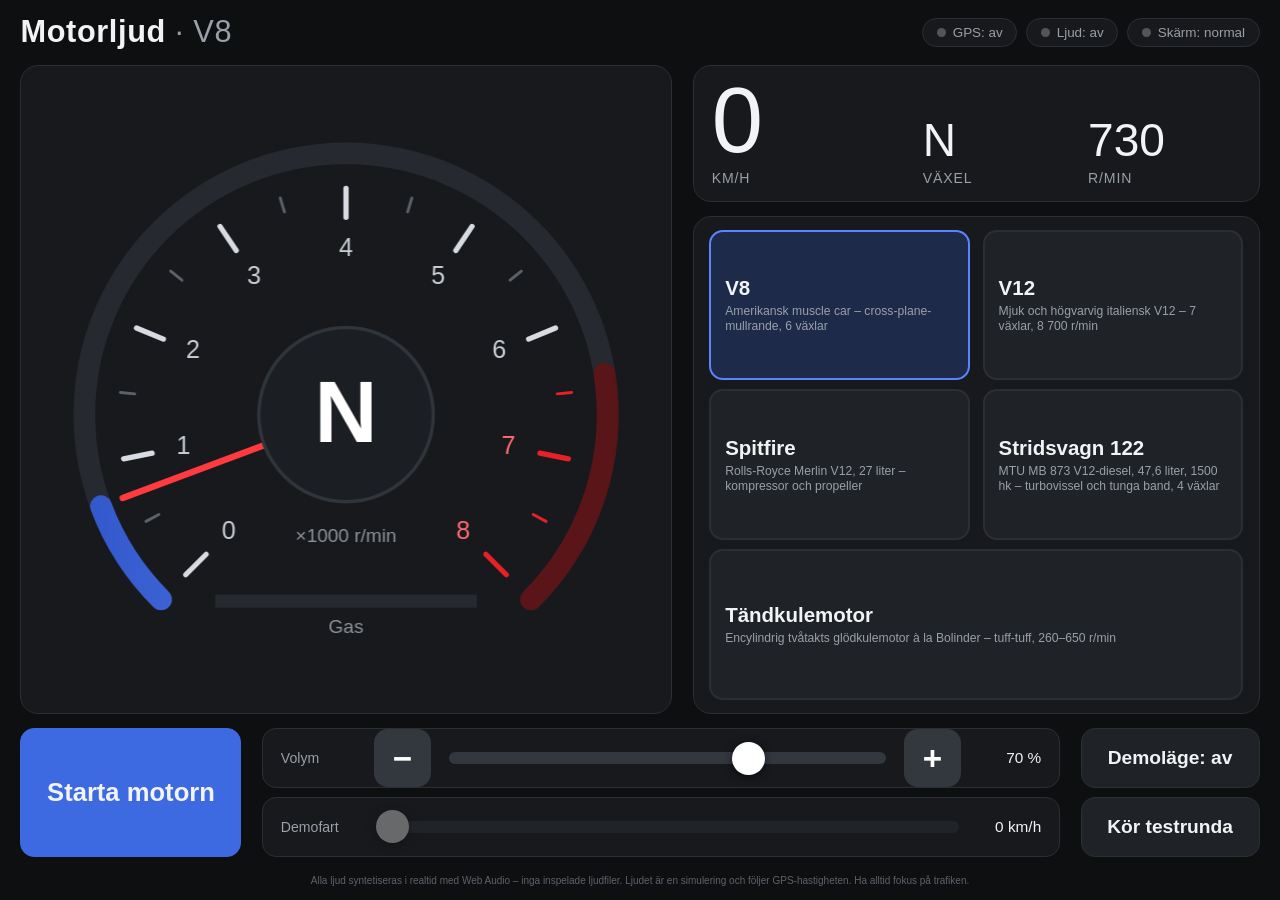
==== index.html @ 3f6ba2f9 "Fixa volymreglaget" ====
<!DOCTYPE html>
<html lang="sv">
<head>
<meta charset="utf-8">
<meta name="viewport" content="width=device-width, initial-scale=1, maximum-scale=1, user-scalable=no">
<meta name="theme-color" content="#111214">
<link rel="icon" href="data:,">
<title>Motorljud – välj din motor</title>
<style>
  :root{
    --bg:#0e0f11; --panel:#17191c; --panel2:#1f2226; --line:#2b2f35;
    --txt:#f2f3f5; --dim:#9aa0a8; --acc:#3e6ae1; --acc2:#5b84ff; --red:#e82127; --ok:#33c26b; --warn:#f0a020;
    --r:18px;
  }
  *{box-sizing:border-box;-webkit-tap-highlight-color:transparent}
  html,body{margin:0;height:100%;background:var(--bg);color:var(--txt);
    font-family:"Gotham SSm","Gotham","Helvetica Neue",Arial,system-ui,sans-serif;user-select:none;-webkit-user-select:none;overflow:hidden}
  .app{display:grid;grid-template-rows:auto 1fr auto;height:100vh;padding:1.6vh 1.6vw;gap:1.6vh}
  header{display:flex;align-items:center;justify-content:space-between;gap:1vw}
  h1{margin:0;font-size:clamp(20px,2.4vw,46px);font-weight:600;letter-spacing:.02em}
  h1 span{color:var(--dim);font-weight:400}
  .chips{display:flex;gap:.7vw;flex-wrap:wrap;justify-content:flex-end}
  .chip{display:flex;align-items:center;gap:.5em;background:var(--panel);border:1px solid var(--line);border-radius:999px;
    padding:.45em 1em;font-size:clamp(12px,1.05vw,20px);color:var(--dim);white-space:nowrap}
  .dot{width:.7em;height:.7em;border-radius:50%;background:#555}
  .dot.ok{background:var(--ok)} .dot.warn{background:var(--warn)} .dot.err{background:var(--red)}
  main{display:grid;grid-template-columns:1.15fr 1fr;gap:1.6vw;min-height:0}
  .card{background:var(--panel);border:1px solid var(--line);border-radius:var(--r);min-height:0}
  .gauge{position:relative;display:flex;align-items:center;justify-content:center;padding:1vh}
  #tach{width:100%;height:100%;display:block}
  .right{display:grid;grid-template-rows:auto 1fr;gap:1.6vh;min-height:0}
  .readout{display:grid;grid-template-columns:1.3fr 1fr 1fr;gap:1vw;padding:1.6vh 1.4vw;align-items:end}
  .big{font-size:clamp(48px,7.2vw,150px);font-weight:300;line-height:.9;font-variant-numeric:tabular-nums}
  .mid{font-size:clamp(30px,3.6vw,76px);font-weight:400;line-height:1;font-variant-numeric:tabular-nums}
  .lbl{color:var(--dim);font-size:clamp(12px,1.1vw,22px);margin-top:.5em;letter-spacing:.06em;text-transform:uppercase}
  .engines{display:grid;grid-template-columns:1fr 1fr;grid-auto-rows:1fr;gap:1vh 1vw;padding:1.4vh 1.2vw;min-height:0}
  .eng{appearance:none;border:2px solid var(--line);background:var(--panel2);color:var(--txt);border-radius:14px;text-align:left;
    padding:1.1vh 1.1vw;cursor:pointer;display:flex;flex-direction:column;justify-content:center;min-height:0;transition:border-color .15s,background .15s}
  .eng b{font-size:clamp(16px,1.6vw,32px);font-weight:600}
  .eng small{color:var(--dim);font-size:clamp(11px,.95vw,19px);margin-top:.35em;line-height:1.25}
  .eng.sel{border-color:var(--acc2);background:#1d2a4a}
  .eng:active{transform:scale(.985)}
  .eng.wide{grid-column:span 2}
  footer{display:grid;grid-template-columns:auto 1fr auto;gap:1.6vw;align-items:stretch}
  .btn{appearance:none;border:0;border-radius:14px;background:var(--panel2);color:var(--txt);font:inherit;
    font-size:clamp(16px,1.5vw,30px);font-weight:600;padding:0 2vw;min-height:clamp(56px,8vh,110px);cursor:pointer;border:1px solid var(--line)}
  .btn:active{filter:brightness(1.25)}
  .btn.start{background:var(--acc);border-color:var(--acc);min-width:clamp(160px,17vw,340px);font-size:clamp(20px,2vw,40px)}
  .btn.start.on{background:var(--red);border-color:var(--red)}
  .btn.toggle.on{background:#1d2a4a;border-color:var(--acc2);color:#fff}
  .ctrl{display:flex;align-items:center;gap:1.2vw;background:var(--panel);border:1px solid var(--line);border-radius:14px;padding:0 1.4vw;min-width:0}
  .ctrl label{color:var(--dim);font-size:clamp(12px,1.1vw,22px);white-space:nowrap;min-width:5.5em}
  .ctrl .val{font-variant-numeric:tabular-nums;min-width:4.2em;text-align:right;font-size:clamp(14px,1.2vw,24px)}
  .rows{display:grid;grid-template-rows:1fr 1fr;gap:1vh}
  input[type=range]{-webkit-appearance:none;appearance:none;flex:1;height:clamp(36px,5vh,64px);background:transparent;min-width:0}
  input[type=range]::-webkit-slider-runnable-track{height:12px;border-radius:6px;background:#33373e}
  input[type=range]::-webkit-slider-thumb{-webkit-appearance:none;width:clamp(30px,2.6vw,52px);height:clamp(30px,2.6vw,52px);border-radius:50%;
    background:#fff;margin-top:calc((12px - clamp(30px,2.6vw,52px))/2);box-shadow:0 2px 8px #0008}
  input[type=range]::-moz-range-track{height:12px;border-radius:6px;background:#33373e}
  input[type=range]::-moz-range-thumb{width:40px;height:40px;border-radius:50%;background:#fff;border:0}
  input[type=range]:disabled{opacity:.35}
  input[type=range]{touch-action:none}
  .vbtn{flex:0 0 auto;width:clamp(48px,4.5vw,80px);height:clamp(48px,4.5vw,80px);border-radius:14px;border:0;background:#33373e;color:#fff;font-size:clamp(26px,2.6vw,44px);font-weight:700;line-height:1;cursor:pointer;touch-action:manipulation}
  .vbtn:active{background:#4a4f58}
  .side{display:flex;flex-direction:column;gap:1vh}
  .side .btn{flex:1;min-height:0}
  #msg{position:fixed;left:50%;top:12vh;transform:translateX(-50%);max-width:70vw;background:#2a1a1a;border:1px solid var(--red);
    color:#ffd9d9;padding:1.2em 1.6em;border-radius:14px;font-size:clamp(14px,1.3vw,26px);display:none;z-index:5;box-shadow:0 10px 40px #000a}
  #msg.info{background:#1a2238;border-color:var(--acc2);color:#dfe7ff}
  #msg button{margin-top:.8em}
  .credit{color:#5d636b;font-size:clamp(10px,.75vw,15px);text-align:center;margin-top:.4vh}
</style>
</head>
<body>
<div class="app">
  <header>
    <h1>Motorljud <span id="engTitle">· V8</span></h1>
    <div class="chips">
      <div class="chip"><span class="dot" id="dGps"></span><span id="tGps">GPS: av</span></div>
      <div class="chip"><span class="dot" id="dAud"></span><span id="tAud">Ljud: av</span></div>
      <div class="chip"><span class="dot" id="dWake"></span><span id="tWake">Skärm: normal</span></div>
    </div>
  </header>

  <main>
    <div class="card gauge"><canvas id="tach" aria-label="Varvräknare"></canvas></div>
    <div class="right">
      <div class="card readout">
        <div><div class="big" id="spd">0</div><div class="lbl">km/h</div></div>
        <div><div class="mid" id="gear">N</div><div class="lbl" id="gearLbl">Växel</div></div>
        <div><div class="mid" id="rpm">0</div><div class="lbl">r/min</div></div>
      </div>
      <div class="card engines" id="engines"></div>
    </div>
  </main>

  <footer>
    <button class="btn start" id="startBtn">Starta motorn</button>
    <div class="rows">
      <div class="ctrl"><label for="vol">Volym</label><button type="button" class="vbtn" id="volDown" aria-label="Sänk volymen">−</button><input type="range" id="vol" min="0" max="100" step="5" value="70"><button type="button" class="vbtn" id="volUp" aria-label="Höj volymen">+</button><span class="val" id="volV">70 %</span></div>
      <div class="ctrl"><label for="demoSpd">Demofart</label><input type="range" id="demoSpd" min="0" max="160" value="0" disabled><span class="val" id="demoV">0 km/h</span></div>
    </div>
    <div class="side">
      <button class="btn toggle" id="demoBtn">Demoläge: av</button>
      <button class="btn" id="tripBtn" disabled>Kör testrunda</button>
    </div>
  </footer>
  <div class="credit">Alla ljud syntetiseras i realtid med Web Audio – inga inspelade ljudfiler. Ljudet är en simulering och följer GPS-hastigheten. Ha alltid fokus på trafiken.</div>
</div>
<div id="msg"></div>

<script>
"use strict";
/*ENGINES-START*/
// Motorer. gears = km/h per 1000 r/min i varje växel. Vinklar = tändvinklar (grader) i arbetscykeln.
const ENGINES = {
  v8: {
    id:'v8', name:'V8', desc:'Amerikansk muscle car – cross-plane-mullrande, 6 växlar',
    cylinders:8, cycleDeg:720,
    // GM-tändföljd 1-8-4-3-6-5-7-2, udda = vänster bank (0), jämna = höger (1) -> ojämn puls per bank = "burble"
    fire:[[0,0],[90,1],[180,1],[270,0],[360,1],[450,0],[540,0],[630,1]],
    idle:720, redline:6400, launch:2000, inertia:0.075, flutter:0,
    gears:[11.5,17,24,31,40,52], upCruise:2100, upFull:5900, down:1200, shiftTime:0.32, aRef:10,
    pulseTau:0.0016, noiseMix:0.35, noiseTau:0.004, variance:0.22, misfire:0,
    knock:0, knockFreq:2500,
    banks:2, bankDetune:1.08,
    res:[[95,1.1,1.0],[300,2.0,0.6],[820,2.6,0.28],[1900,3,0.08]], direct:0.25,
    pipeMs:9, pipeFb:-0.5, pipeDamp:0.35,
    lpLow:900, lpHigh:5200, driveLow:1.3, driveHigh:3.4,
    pops:0.07, popMinRpm:2200, intake:0.10, intakeFc:700, mech:0.025, mechFreq:2600,
    turbo:null, fan:null, prop:null, tracks:0, wind:0, gain:1.8
  },
  v12: {
    id:'v12', name:'V12', desc:'Mjuk och högvarvig italiensk V12 – 7 växlar, 8 700 r/min',
    cylinders:12, cycleDeg:720,
    fire:[[0,0],[60,1],[120,0],[180,1],[240,0],[300,1],[360,0],[420,1],[480,0],[540,1],[600,0],[660,1]],
    idle:950, redline:8700, launch:3000, inertia:0.045, flutter:0,
    gears:[8.5,12.5,16.5,21,26,32,40], upCruise:2800, upFull:8300, down:1600, shiftTime:0.12, aRef:10,
    pulseTau:0.0007, noiseMix:0.22, noiseTau:0.0025, variance:0.06, misfire:0,
    knock:0, knockFreq:3000,
    banks:2, bankDetune:1.03,
    res:[[175,1.0,1.0],[520,1.6,0.75],[1350,2.2,0.5],[2700,3,0.28]], direct:0.3,
    pipeMs:5, pipeFb:-0.4, pipeDamp:0.25,
    lpLow:1800, lpHigh:9500, driveLow:1.2, driveHigh:2.8,
    pops:0.025, popMinRpm:3500, intake:0.16, intakeFc:1400, mech:0.03, mechFreq:3800,
    turbo:null, fan:null, prop:null, tracks:0, wind:0, gain:1.8
  },
  merlin: {
    id:'merlin', name:'Spitfire', desc:'Rolls-Royce Merlin V12, 27 liter – kompressor och propeller',
    cylinders:12, cycleDeg:720, mode:'prop',
    fire:[[0,0],[60,1],[120,0],[180,1],[240,0],[300,1],[360,0],[420,1],[480,0],[540,1],[600,0],[660,1]],
    idle:650, redline:3000, cruise:2650, inertia:0.18, flutter:0,
    gears:[1], upCruise:0, upFull:0, down:0, shiftTime:0, aRef:8,
    pulseTau:0.0013, noiseMix:0.5, noiseTau:0.003, variance:0.14, misfire:0.01,
    knock:0.06, knockFreq:1800,
    banks:2, bankDetune:1.05,
    res:[[110,1.0,1.0],[330,1.6,0.75],[1050,2.4,0.45],[2300,3,0.15]], direct:0.4,
    pipeMs:3, pipeFb:-0.3, pipeDamp:0.3,
    lpLow:1400, lpHigh:7000, driveLow:2.0, driveHigh:4.2,
    pops:0.05, popMinRpm:1500, intake:0.08, intakeFc:900, mech:0.035, mechFreq:2100,
    // tvåstegskompressor: mekaniskt driven -> tonhöjd direkt proportionell mot varvtalet
    turbo:{type:'sc', fmin:0, fk:0.62, gain:0.05, whoosh:0.03},
    fan:null, prop:{blades:4, reduction:0.477, gain:0.18}, tracks:0, wind:0.10, gain:1.5
  },
  strv122: {
    id:'strv122', name:'Stridsvagn 122', desc:'MTU MB 873 V12-diesel, 47,6 liter, 1500 hk – turbovissel och tunga band, 4 växlar',
    cylinders:12, cycleDeg:720,
    fire:[[0,0],[60,1],[120,0],[180,1],[240,0],[300,1],[360,0],[420,1],[480,0],[540,1],[600,0],[660,1]],
    idle:700, redline:2600, launch:1200, inertia:0.26, flutter:0,
    // Verklig toppfart ca 72 km/h – utväxlingen är sträckt så att den följer bilens fart
    gears:[11,19,33,58], upCruise:2100, upFull:2450, down:1000, shiftTime:0.6, aRef:6,
    pulseTau:0.0019, noiseMix:0.3, noiseTau:0.004, variance:0.08, misfire:0,
    knock:0.32, knockFreq:2900,
    banks:2, bankDetune:1.04,
    res:[[68,1.0,1.0],[200,1.5,0.6],[540,2.0,0.3],[1300,3,0.1]], direct:0.2,
    pipeMs:12, pipeFb:-0.5, pipeDamp:0.4,
    lpLow:650, lpHigh:3000, driveLow:1.4, driveHigh:3.0,
    pops:0, popMinRpm:99999, intake:0.12, intakeFc:500, mech:0.03, mechFreq:1700,
    turbo:{type:'turbo', fmin:900, fmax:4300, gain:0.06, whoosh:0.05, up:1.3, down:2.2},
    fan:{k:0.95, q:6, gain:0.04}, prop:null, tracks:0.22, wind:0, gain:2.0
  },
  hotbulb: {
    id:'hotbulb', name:'Tändkulemotor', desc:'Encylindrig tvåtakts glödkulemotor à la Bolinder – tuff-tuff, 260–650 r/min',
    cylinders:1, cycleDeg:360,
    fire:[[0,0]],
    idle:260, redline:650, launch:380, inertia:0.6, flutter:0.07,
    gears:[34,48.5,69,98.5,140,200], upCruise:480, upFull:610, down:285, shiftTime:0.9, aRef:6,
    pulseTau:0.0065, noiseMix:0.55, noiseTau:0.035, variance:0.25, misfire:0.05,
    knock:0.22, knockFreq:950,
    banks:1, bankDetune:1,
    res:[[52,1.2,1.0],[145,2.0,0.6],[400,2.5,0.3],[1100,3,0.08]], direct:0.25,
    pipeMs:20, pipeFb:-0.6, pipeDamp:0.45,
    lpLow:450, lpHigh:1800, driveLow:1.4, driveHigh:2.4,
    pops:0, popMinRpm:99999, intake:0.05, intakeFc:300, mech:0.02, mechFreq:1200,
    turbo:null, fan:null, prop:null, tracks:0, wind:0, gain:3.0
  }
};
/*ENGINES-END*/

/*DSP-START*/
function dspFactory(){
  const TAU = Math.PI*2;
  function bpCoef(s,f,q,sr){
    f = Math.min(f, sr*0.45);
    const w=TAU*f/sr, al=Math.sin(w)/(2*q), a0=1+al;
    s.b0=al/a0; s.b2=-al/a0; s.a1=-2*Math.cos(w)/a0; s.a2=(1-al)/a0; return s;
  }
  function bp(f,q,sr){ return bpCoef({x1:0,x2:0,y1:0,y2:0},f,q,sr); }
  function run(s,x){ const y=s.b0*x+s.b2*s.x2-s.a1*s.y1-s.a2*s.y2; s.x2=s.x1; s.x1=x; s.y2=s.y1; s.y1=y; return y; }
  function onePoleK(fc,sr){ return 1-Math.exp(-TAU*fc/sr); }

  class EngineDSP{
    constructor(sr){ this.sr=sr; this.cfg=null; this.tRpm=0; this.tLoad=0; this.speed=0; this.rpm=0; this.load=0;
      this.pos=0; this.fade=0; this.on=false; this.seed=12345; this.ctr=0; }
    rnd(){ // snabb deterministisk brusgenerator, -1..1
      let x=this.seed; x^=x<<13; x^=x>>>17; x^=x<<5; this.seed=x|0; return ((x>>>0)/4294967296)*2-1; }
    setConfig(c){
      const sr=this.sr; this.cfg=c;
      this.fire=c.fire.map(f=>[f[0]/c.cycleDeg,f[1]]);
      this.banks=[];
      for(let b=0;b<c.banks;b++){
        const det = b===0?1:c.bankDetune;
        const D=Math.max(8,Math.round(c.pipeMs*det*sr/1000));
        this.banks.push({s1:0,s2:0,nEnv:0,buf:new Float32Array(D),D,w:0,lp:0,
          res:c.res.map(r=>({f:bp(r[0]*det,r[1],sr),g:r[2]}))});
      }
      this.cPulse=Math.exp(-1/(c.pulseTau*sr)); this.pNorm=c.pulseTau*sr*Math.E;
      this.dNoise=Math.exp(-1/(c.noiseTau*sr));
      this.knockBp=bp(c.knockFreq,2.5,sr); this.knockEnv=0; this.dKnock=Math.exp(-1/(0.0012*sr));
      this.popBp=bp(1700,0.8,sr); this.popEnv=0; this.dPop=Math.exp(-1/(0.004*sr)); this.popDelay=0; this.popPending=0;
      this.mechBp=bp(c.mechFreq,1.4,sr); this.intakeLp=0; this.kIn=onePoleK(c.intakeFc,sr);
      this.whPh=0; this.spool=0; this.whooshBp=bp(2400,0.9,sr);
      this.fanBp=bp(1000,c.fan?c.fan.q:5,sr);
      this.propPh=0; this.propLp=0; this.kProp=onePoleK(500,sr); this.windLp=0; this.kWind=onePoleK(350,sr);
      this.trackPh=0; this.trackEnv=0; this.trackBp1=bp(820,7,sr); this.trackBp2=bp(2300,9,sr); this.trackLow=bp(160,1.5,sr); this.dTrack=Math.exp(-1/(0.012*sr));
      this.lp1=[0,0]; this.lp2=[0,0]; this.dcx=[0,0]; this.dcy=[0,0];
      this.kR=1-Math.exp(-1/(c.inertia*sr)); this.kL=1-Math.exp(-1/(0.06*sr));
      if(this.rpm<=0) this.rpm=c.idle;
      this.kLP=0.2; this.drive=1;
    }
    setParams(p){ if(p.rpm!=null)this.tRpm=p.rpm; if(p.load!=null)this.tLoad=p.load; if(p.speed!=null)this.speed=p.speed; if(p.on!=null)this.on=p.on; }
    process(L,R,n){
      const c=this.cfg; if(!c){ for(let i=0;i<n;i++){L[i]=0;R[i]=0;} return; }
      const sr=this.sr, banks=this.banks, nb=banks.length, fire=this.fire, nf=fire.length;
      const rng=c.redline-c.idle;
      // blockvisa parametrar
      const rN0=Math.max(0,Math.min(1,(this.rpm-c.idle)/rng));
      const lp0=Math.max(0,this.load), ln0=Math.max(0,-this.load);
      const fc=c.lpLow+(c.lpHigh-c.lpLow)*Math.min(1,0.35*rN0+0.75*lp0)*(1-0.35*ln0);
      const kLP=onePoleK(fc,sr);
      const drive=c.driveLow+(c.driveHigh-c.driveLow)*lp0;
      const lvl=(0.42+0.58*(0.45*rN0+0.55*lp0))*(1-0.4*ln0);
      if(c.fan){ bpCoef(this.fanBp, 120+this.rpm*c.fan.k, c.fan.q, sr); }
      const fadeTarget=this.on?1:0, kF=1-Math.exp(-1/(0.12*sr));
      const spdMs=this.speed/3.6;
      for(let i=0;i<n;i++){
        this.rpm+=(this.tRpm-this.rpm)*this.kR;
        this.load+=(this.tLoad-this.load)*this.kL;
        this.fade+=(fadeTarget-this.fade)*kF;
        const load=this.load, lp=load>0?load:0, ln=load<0?-load:0;
        const rN=Math.max(0,Math.min(1,(this.rpm-c.idle)/rng));
        // momentant varvtal (svänghjulsfluktuation för encylindriga motorer)
        let rpmI=this.rpm;
        if(c.flutter) rpmI*=1+c.flutter*Math.sin(TAU*(this.pos-0.15));
        const inc=(rpmI/60)*(360/c.cycleDeg)/sr;
        const nxt=this.pos+inc;
        for(let k=0;k<nf;k++){
          const f=fire[k][0];
          if((f>this.pos&&f<=nxt)||(nxt>=1&&f+1<=nxt)){
            const varScale=c.variance*(1+1.4*(1-rN));
            if(c.misfire && this.rnd()*0.5+0.5 < c.misfire*(1-rN)*(1-lp)) continue;
            let a=(0.5+0.5*lp)*(1-0.55*ln)*(1+varScale*this.rnd());
            const b=banks[fire[k][1]%nb];
            b.s1+=a*(1-this.cPulse); b.nEnv=Math.max(b.nEnv,a);
            if(c.knock) this.knockEnv=Math.max(this.knockEnv,a*c.knock*(0.6+0.6*lp));
            // baksmällar vid motorbroms
            if(c.pops && ln>0.15 && this.rpm>c.popMinRpm && (this.rnd()*0.5+0.5)<c.pops*ln){
              this.popPending=1; this.popDelay=Math.floor(sr*(0.004+0.01*(this.rnd()*0.5+0.5)));
              this.popAmp=0.8+0.6*(this.rnd()*0.5+0.5);
            }
          }
        }
        this.pos=nxt>=1?nxt-1:nxt;
        if(this.popPending){ if(--this.popDelay<=0){ this.popPending=0; this.popEnv=this.popAmp; banks[0].s1+=this.popAmp*0.6*(1-this.cPulse);} }

        let outL=0,outR=0;
        for(let b=0;b<nb;b++){
          const B=banks[b];
          B.s1*=this.cPulse; B.s2=B.s2*this.cPulse+B.s1;
          let x=B.s2*this.pNorm*(1-this.cPulse) + c.noiseMix*B.nEnv*this.rnd();
          B.nEnv*=this.dNoise;
          // avgasrör: kamfilter med dämpad återkoppling
          const rd=B.buf[B.w];
          B.lp+= (rd-B.lp)*(1-c.pipeDamp);
          const y=x+c.pipeFb*B.lp;
          B.buf[B.w]=y; if(++B.w>=B.D)B.w=0;
          let o=c.direct*y;
          for(let r=0;r<B.res.length;r++){ const R0=B.res[r]; o+=R0.g*run(R0.f,y); }
          if(nb===1){ outL+=o; outR+=o; }
          else if(b===0){ outL+=o; outR+=o*0.55; } else { outR+=o; outL+=o*0.55; }
        }
        let common=0;
        // dieselknack / mekaniskt slag
        if(this.knockEnv>1e-5){ common+=run(this.knockBp,this.rnd()*this.knockEnv)*1.2; this.knockEnv*=this.dKnock; }
        // baksmälla
        if(this.popEnv>1e-4){ common+=run(this.popBp,this.rnd()*this.popEnv)*1.6; this.popEnv*=this.dPop; }
        // insug och mekaniskt brus
        this.intakeLp+=(this.rnd()-this.intakeLp)*this.kIn;
        common+=this.intakeLp*c.intake*(0.25+lp)*(0.3+rN)*3;
        common+=run(this.mechBp,this.rnd())*c.mech*(0.3+rN);
        // turbo / kompressor
        if(c.turbo){
          const T=c.turbo; let f, amp;
          if(T.type==='sc'){ this.spool=rN; f=this.rpm*T.fk; amp=T.gain*(0.25+0.75*rN)*(0.5+0.5*lp); }
          else{
            const tgt=Math.pow(rN,1.4)*(0.25+0.75*lp);
            const tc=tgt>this.spool?T.up:T.down; this.spool+=(tgt-this.spool)/(tc*sr);
            f=T.fmin+(T.fmax-T.fmin)*this.spool; amp=T.gain*this.spool*this.spool*3;
          }
          this.whPh+=TAU*f/sr; if(this.whPh>TAU)this.whPh-=TAU;
          common+=amp*(Math.sin(this.whPh)+0.25*Math.sin(2*this.whPh+0.7));
          common+=run(this.whooshBp,this.rnd())*T.whoosh*this.spool*(0.4+lp);
        }
        if(c.fan){ common+=run(this.fanBp,this.rnd())*c.fan.gain*(0.3+rN)*2; }
        // propeller (bladpassagefrekvens) och fartvind
        if(c.prop){
          const P=c.prop; const bpf=this.rpm*P.reduction/60*P.blades;
          this.propPh+=bpf/sr; if(this.propPh>=1)this.propPh-=1;
          const pc=Math.cos(TAU*this.propPh); const pulse=Math.pow(0.5+0.5*pc,6)-0.25;
          this.propLp+=(pulse-this.propLp)*this.kProp;
          common+=this.propLp*P.gain*(0.35+0.65*rN)*(0.6+0.6*lp)*3;
        }
        if(c.wind){ this.windLp+=(this.rnd()-this.windLp)*this.kWind; common+=this.windLp*c.wind*Math.min(1,this.speed/120)*3; }
        // larvband
        if(c.tracks && spdMs>0.3){
          this.trackPh+=spdMs/0.184/sr*0.5;
          if(this.trackPh>=1){ this.trackPh-=1; this.trackEnv=Math.min(1,0.2+spdMs/12)*(0.6+0.4*(this.rnd()*0.5+0.5)); }
          const ex=this.rnd()*this.trackEnv;
          common+=(run(this.trackBp1,ex)*1.2+run(this.trackBp2,ex)*0.6+run(this.trackLow,ex)*1.5)*c.tracks;
          this.trackEnv*=this.dTrack;
        }
        outL+=common; outR+=common;
        // ton (last-/varvberoende lågpass) + mättnad + DC-spärr
        const ch=[outL,outR];
        for(let s=0;s<2;s++){
          let v=ch[s];
          this.lp1[s]+=(v-this.lp1[s])*kLP; this.lp2[s]+=(this.lp1[s]-this.lp2[s])*kLP;
          v=this.lp2[s]*0.8+this.lp1[s]*0.2;
          v=Math.tanh(v*drive*0.9)/Math.sqrt(drive);
          const y=v-this.dcx[s]+0.997*this.dcy[s]; this.dcx[s]=v; this.dcy[s]=y;
          ch[s]=Math.tanh(y*lvl*c.gain)*this.fade;
        }
        L[i]=ch[0]; R[i]=ch[1];
      }
    }
  }
  return EngineDSP;
}
/*DSP-END*/

/* ===================== Ljudmotor (AudioWorklet med ScriptProcessor som reserv) ===================== */
const Audio = {
  ctx:null, node:null, gain:null, dsp:null, ready:false,
  async init(){
    const AC = window.AudioContext||window.webkitAudioContext;
    if(!AC) throw new Error('Web Audio stöds inte');
    this.ctx = new AC({latencyHint:'playback'});
    this.gain = this.ctx.createGain(); this.gain.gain.value=0;
    const comp = this.ctx.createDynamicsCompressor();
    comp.threshold.value=-10; comp.knee.value=8; comp.ratio.value=4; comp.attack.value=0.003; comp.release.value=0.15;
    this.gain.connect(comp); comp.connect(this.ctx.destination);
    let usedWorklet=false;
    if(this.ctx.audioWorklet && window.Blob && window.URL){
      try{
        const src = 'const EngineDSP=('+dspFactory.toString()+')();\n'+
          'class EP extends AudioWorkletProcessor{constructor(){super();this.d=new EngineDSP(sampleRate);'+
          'this.port.onmessage=e=>{const m=e.data;if(m.cfg)this.d.setConfig(m.cfg);if(m.p)this.d.setParams(m.p);};}'+
          'process(i,o){const out=o[0];const L=out[0],R=out[1]||out[0];this.d.process(L,R,L.length);return true;}}'+
          'registerProcessor("engine-proc",EP);';
        const url = URL.createObjectURL(new Blob([src],{type:'application/javascript'}));
        await this.ctx.audioWorklet.addModule(url);
        this.node = new AudioWorkletNode(this.ctx,'engine-proc',{numberOfInputs:0,numberOfOutputs:1,outputChannelCount:[2]});
        usedWorklet=true;
      }catch(e){ console.warn('AudioWorklet misslyckades, använder reserv', e); }
    }
    if(!usedWorklet){
      const EngineDSP = dspFactory();
      this.dsp = new EngineDSP(this.ctx.sampleRate);
      this.node = this.ctx.createScriptProcessor(2048,0,2);
      this.node.onaudioprocess = e=>{ const b=e.outputBuffer; this.dsp.process(b.getChannelData(0),b.getChannelData(1),b.length); };
    }
    this.node.connect(this.gain);
    this.mode = usedWorklet?'AudioWorklet':'ScriptProcessor';
    this.ready=true;
  },
  send(msg){ if(!this.ready)return; if(this.dsp){ if(msg.cfg)this.dsp.setConfig(msg.cfg); if(msg.p)this.dsp.setParams(msg.p);} else this.node.port.postMessage(msg); },
  setVolume(v){ if(!this.ctx||!this.gain)return; const g=Math.pow(Math.max(0,Math.min(100,v))/100,2); const p=this.gain.gain, t=this.ctx.currentTime; try{ p.cancelScheduledValues(t); p.setValueAtTime(p.value,t); p.linearRampToValueAtTime(g,t+0.06);}catch(e){ p.value=g; } }
};

/* ===================== Hastighet: GPS och demoläge ===================== */
const Speed = {
  watchId:null, last:null, fixV:0, fixA:0, fixT:0, hasFix:false, status:'off', acc:null,
  start(){
    if(!window.isSecureContext && location.hostname!=='localhost' && location.hostname!=='127.0.0.1'){
      setGps('err','GPS: kräver HTTPS');
      showMsg('Platstjänster (GPS) fungerar bara när sidan öppnas via en säker https-adress. Använd Demoläge för att testa.');
      return;
    }
    if(!('geolocation' in navigator)){ setGps('err','GPS: saknas'); showMsg('Den här webbläsaren ger inte tillgång till position. Använd Demoläge för att testa ljuden.'); return; }
    if(this.watchId!=null) return;
    setGps('warn','GPS: söker…');
    const opt={enableHighAccuracy:true, maximumAge:0, timeout:15000};
    this.watchId=-1; this.gotOne=false;
    // Äldre Tesla-webbläsare nekade watchPosition utan att fråga – därför först en engångsfråga
    // (visar behörighetsdialogen) och sedan kontinuerlig bevakning. Om bevakning nekas trots att
    // engångsfrågan fungerade, används polling med getCurrentPosition varje sekund.
    navigator.geolocation.getCurrentPosition(p=>{ this.gotOne=true; if(this.watchId===-1) this.beginWatch(opt); this.onPos(p); },
      e=>{ if(e.code===1){ this.onErr(e); } else if(this.watchId===-1) this.beginWatch(opt); }, opt);
  },
  beginWatch(opt){
    if(this.watchId!==-1) return;
    this.watchId = navigator.geolocation.watchPosition(p=>{ this.gotOne=true; this.onPos(p); }, e=>{
      if(e.code===1 && this.gotOne){ this.startPolling(opt); } else this.onErr(e);
    }, opt);
  },
  startPolling(opt){
    if(this.pollId) return;
    if(this.watchId!=null && this.watchId>=0) navigator.geolocation.clearWatch(this.watchId);
    this.watchId=-2;
    this.pollId=setInterval(()=>navigator.geolocation.getCurrentPosition(p=>this.onPos(p),()=>{},{enableHighAccuracy:true,maximumAge:0,timeout:2500}),1000);
  },
  stop(){ if(this.watchId!=null && this.watchId>=0) navigator.geolocation.clearWatch(this.watchId); this.watchId=null;
    if(this.pollId){ clearInterval(this.pollId); this.pollId=null; } setGps('','GPS: av'); },
  onPos(p){
    const t=(p.timestamp||Date.now())/1000, c=p.coords; let v=null;
    if(c.speed!=null && !isNaN(c.speed) && c.speed>=0) v=c.speed*3.6;
    else if(this.last){
      const dt=t-this.last.t;
      if(dt>=0.5){
        const d=haversine(this.last.lat,this.last.lon,c.latitude,c.longitude);
        const accOk=(c.accuracy||99)<40;
        v = accOk ? d/dt*3.6 : null;
        if(v!=null && d < (c.accuracy||10)*0.5 && dt<3) v = v*0.5; // brus vid stillastående
      }
    }
    if(!this.last || t-this.last.t>=0.5) this.last={t,lat:c.latitude,lon:c.longitude};
    this.acc=c.accuracy;
    if(v==null){ if(!this.hasFix) setGps('warn','GPS: ±'+Math.round(c.accuracy||0)+' m, väntar på fart'); return; }
    if(v<1.2) v=0;
    const now=performance.now()/1000;
    if(this.hasFix){
      const dt=Math.max(0.2,now-this.fixT);
      let a=(v-this.fixV)/dt; a=Math.max(-25,Math.min(18,a)); // km/h/s, rimlighetsgräns
      v=this.fixV+a*dt;
      this.fixA=this.fixA*0.4+a*0.6;
    }
    this.fixV=v; this.fixT=now; this.hasFix=true;
    setGps('ok','GPS: ±'+Math.round(c.accuracy||0)+' m');
  },
  onErr(e){
    if(e.code===1){
      setGps('err','GPS: nekad');
      showMsg('Platsåtkomst nekades. Motorljudet kan inte följa bilens fart utan GPS. Tillåt plats för den här sidan i webbläsaren (adressfältets lås/inställningar) och ladda om – eller använd Demoläge.');
      this.stop(); setGps('err','GPS: nekad');
    }else if(e.code===2){ setGps('warn','GPS: ingen position'); }
    else { setGps('warn','GPS: väntar…'); }
  },
  // uppskattad fart just nu (linjär framskrivning mellan GPS-punkter, max 1,5 s)
  estimate(){
    if(!this.hasFix) return {v:0,a:0};
    const age=performance.now()/1000-this.fixT;
    const ex=Math.min(age,1.5);
    let v=this.fixV+this.fixA*ex; if(age>4){ v=this.fixV; }
    return {v:Math.max(0,v), a: age>2.5?0:this.fixA};
  }
};
function haversine(la1,lo1,la2,lo2){
  const R=6371000, r=Math.PI/180, dLa=(la2-la1)*r, dLo=(lo2-lo1)*r;
  const a=Math.sin(dLa/2)**2+Math.cos(la1*r)*Math.cos(la2*r)*Math.sin(dLo/2)**2;
  return 2*R*Math.asin(Math.sqrt(a));
}

const Demo = {
  on:false, target:0, v:0, a:0, trip:null,
  step(dt){
    if(this.trip){ const t=(performance.now()-this.trip.t0)/1000; const tv=tripProfile(t); if(tv<0){ this.trip=null; setTripBtn(false);} else { this.target=tv; ui.demoSpd.value=Math.round(tv); ui.demoV.textContent=Math.round(tv)+' km/h'; } }
    const diff=this.target-this.v;
    const up=Math.min(13, 3+Math.abs(diff)*0.35), dn=Math.min(22, 4+Math.abs(diff)*0.5);
    const dv=Math.max(-dn*dt,Math.min(up*dt,diff));
    this.v=Math.max(0,this.v+dv);
    const a=dv/Math.max(dt,1e-3);
    this.a+= (a-this.a)*Math.min(1,dt/0.25);
    return {v:this.v,a:this.a};
  }
};
// testrunda: [tid s, km/h]
const TRIP=[[0,0],[3,0],[14,70],[20,70],[24,45],[34,110],[44,110],[52,30],[56,30],[63,0],[68,0]];
function tripProfile(t){
  if(t>=TRIP[TRIP.length-1][0]) return -1;
  for(let i=1;i<TRIP.length;i++){ if(t<=TRIP[i][0]){ const [t0,v0]=TRIP[i-1],[t1,v1]=TRIP[i]; return v0+(v1-v0)*(t-t0)/(t1-t0);} }
  return -1;
}

/* ===================== Drivlina: växellåda och varvtal ===================== */
const Sim = {
  E:null, v:0, a:0, gear:0, rpm:0, rpmT:0, load:0, shiftUntil:0, lastShift:-9, shiftKind:'', disp:0, limT:0,
  setEngine(E){ this.E=E; this.gear=0; this.rpm=E.idle; this.rpmT=E.idle; this.disp=E.idle; this.lastShift=-9; this.shiftUntil=0; },
  step(dt, src, now){
    const E=this.E;
    this.v += (src.v-this.v)*Math.min(1,dt/0.35);
    this.a += (src.a-this.a)*Math.min(1,dt/0.4);
    const v=this.v, a=this.a;
    const stopped = v<1.0;
    let load = 0.1 + 0.25*Math.min(1,v/150) + a/E.aRef;
    if(stopped && Math.abs(a)<1) load = 0;
    load=Math.max(-1,Math.min(1,load));
    let rpmT, gearLbl;
    if(E.mode==='prop'){
      const s=Math.min(1,v/50), ss=s*s*(3-2*s);
      rpmT=E.idle+(E.cruise-E.idle)*ss+250*Math.max(0,Math.min(1,(v-50)/100))+180*Math.max(0,load)-150*Math.max(0,-load)*ss;
      rpmT=Math.min(E.redline,Math.max(E.idle,rpmT));
      gearLbl = stopped?'—':(load>0.5?'Full':(load<-0.2?'Glid':'Fart'));
    }else{
      const G=E.gears, n=G.length, r=g=>v/G[g]*1000;
      if(now>this.shiftUntil){
        const lp=Math.max(0,Math.min(1,load));
        const up=E.upCruise+(E.upFull-E.upCruise)*Math.pow(lp,1.2);
        let g=this.gear;
        if(stopped || v<3){ g=0; }
        else if(g<n-1 && r(g)>up && r(g+1)>E.down*1.12 && (a>-1.5 || r(g)>E.upFull) && now-this.lastShift>0.7){ g++; } // ingen uppväxling vid inbromsning
        else if(g>0 && (r(g)<E.down ||
                 (load>0.7 && r(g-1)<E.upFull*0.85 && now-this.lastShift>1.5) ||
                 (load<-0.35 && r(g-1)<E.upCruise*0.95 && now-this.lastShift>1.2))){ g--; }
        if(g!==this.gear){
          this.shiftKind = g>this.gear?'up':'down';
          if(!(v<3)) { this.shiftUntil=now+(this.shiftKind==='up'?E.shiftTime:Math.min(E.shiftTime,0.25)); this.lastShift=now; }
          this.gear=g;
        }
      }
      let wheel=r(this.gear);
      rpmT=Math.max(E.idle,wheel);
      if(this.gear===0 && v>0.3 && wheel<E.launch && load>0.05){
        rpmT=Math.max(wheel,E.idle+(E.launch-E.idle)*Math.min(1,load*1.6));
      }
      if(now<this.shiftUntil){
        if(this.shiftKind==='up') load=-0.25; else load=0.45; // gaslyft vid uppväxling, mellangas vid nedväxling
        if(this.shiftKind==='down') rpmT*=1.06;
      }
      if(rpmT>E.redline){ // varvbegränsare
        this.limT+=dt; const cut=(Math.floor(this.limT*9)%2)===0;
        rpmT=E.redline-(cut?E.redline*0.03:0); if(cut) load=-0.3;
      }
      gearLbl = stopped ? 'N' : String(this.gear+1);
    }
    if(stopped){ rpmT=E.idle*(1+0.012*Math.sin(now*1.7)+0.006*Math.sin(now*4.3)); }
    this.rpmT=rpmT; this.load=load;
    this.disp+= (rpmT-this.disp)*Math.min(1,dt/Math.max(0.05,E.inertia));
    return {rpm:rpmT, load, speed:v, gearLbl};
  }
};

/* ===================== Gränssnitt ===================== */
const $=id=>document.getElementById(id);
const ui={ tach:$('tach'), spd:$('spd'), gear:$('gear'), gearLbl:$('gearLbl'), rpm:$('rpm'), engines:$('engines'), startBtn:$('startBtn'),
  vol:$('vol'), volV:$('volV'), demoSpd:$('demoSpd'), demoV:$('demoV'), demoBtn:$('demoBtn'), tripBtn:$('tripBtn'), msg:$('msg'), engTitle:$('engTitle') };
let running=false, engineId=localStorage.getItem('motorljud.engine')||'v8';
if(!ENGINES[engineId]) engineId='v8';

function setDot(id,cls){ const d=$(id); d.className='dot'+(cls?' '+cls:''); }
function setGps(cls,txt){ setDot('dGps',cls); $('tGps').textContent=txt; }
function showMsg(t,info){ ui.msg.className=info?'info':''; ui.msg.innerHTML=''; const p=document.createElement('div'); p.textContent=t; ui.msg.appendChild(p);
  const b=document.createElement('button'); b.className='btn'; b.textContent='OK'; b.onclick=()=>ui.msg.style.display='none'; ui.msg.appendChild(b); ui.msg.style.display='block'; }

function buildEngines(){
  ui.engines.innerHTML='';
  Object.values(ENGINES).forEach((E,i,arr)=>{
    const b=document.createElement('button'); b.className='eng'+(E.id===engineId?' sel':'')+(i===arr.length-1&&arr.length%2?' wide':'');
    b.innerHTML='<b></b><small></small>'; b.querySelector('b').textContent=E.name; b.querySelector('small').textContent=E.desc;
    b.onclick=()=>selectEngine(E.id); b.dataset.id=E.id; ui.engines.appendChild(b);
  });
}
function selectEngine(id){
  engineId=id; localStorage.setItem('motorljud.engine',id);
  [...ui.engines.children].forEach(b=>b.classList.toggle('sel',b.dataset.id===id));
  const E=ENGINES[id]; ui.engTitle.textContent='· '+E.name; ui.gearLbl.textContent=E.mode==='prop'?'Läge':'Växel';
  Sim.setEngine(E); tach.setup(E);
  if(Audio.ready){
    // kort övertoning vid motorbyte
    const t=Audio.ctx.currentTime; Audio.gain.gain.cancelScheduledValues(t); Audio.gain.gain.setTargetAtTime(0,t,0.04);
    setTimeout(()=>{ Audio.send({cfg:E, p:{rpm:E.idle,load:0,on:running}}); Audio.setVolume(+ui.vol.value); },160);
  }
}

/* --- varvräknare --- */
const tach={
  E:null, max:0, step:0, div:1000,
  setup(E){ this.E=E;
    const steps=[50,100,200,250,500,1000]; const top=E.redline*1.1;
    this.step=steps.find(s=>top/s<=11)||1000; this.max=Math.ceil(top/this.step)*this.step;
    this.div = this.max>=5000?1000:100; this.resize(); },
  resize(){ const c=ui.tach, r=c.parentElement.getBoundingClientRect(), d=window.devicePixelRatio||1;
    c.width=Math.max(10,(r.width-20)*d); c.height=Math.max(10,(r.height-20)*d); c.style.width=(r.width-20)+'px'; c.style.height=(r.height-20)+'px'; },
  draw(rpm,gear,load){
    const c=ui.tach, g=c.getContext('2d'), W=c.width, H=c.height, E=this.E; if(!E)return;
    g.clearRect(0,0,W,H);
    const cx=W/2, cy=H*0.54, R=Math.min(W*0.46,H*0.47);
    const a0=Math.PI*0.75, a1=Math.PI*2.25, ang=v=>a0+(a1-a0)*Math.min(1.02,v/this.max);
    g.lineCap='round';
    g.lineWidth=R*0.075; g.strokeStyle='#262a30'; g.beginPath(); g.arc(cx,cy,R*0.9,a0,a1); g.stroke();
    g.strokeStyle='#5a1518'; g.beginPath(); g.arc(cx,cy,R*0.9,ang(E.redline),a1); g.stroke();
    const grad=g.createLinearGradient(cx-R,0,cx+R,0); grad.addColorStop(0,'#2f55c9'); grad.addColorStop(1,'#6f95ff');
    g.strokeStyle= rpm>E.redline*0.97?'#e82127':grad; g.beginPath(); g.arc(cx,cy,R*0.9,a0,ang(rpm)); g.stroke();
    // skala
    g.fillStyle='#c9ced6'; g.textAlign='center'; g.textBaseline='middle'; g.font=Math.round(R*0.085)+'px Helvetica, Arial, sans-serif';
    const minor=this.step/2;
    for(let v=0; v<=this.max+1; v+=minor){
      const A=ang(v), major=Math.abs(v/this.step-Math.round(v/this.step))<1e-6;
      const r1=R*0.78, r2=major?R*0.68:R*0.73;
      g.strokeStyle=v>=E.redline?'#e82127':(major?'#d8dce2':'#5c626b'); g.lineWidth=major?R*0.018:R*0.01;
      g.beginPath(); g.moveTo(cx+Math.cos(A)*r1,cy+Math.sin(A)*r1); g.lineTo(cx+Math.cos(A)*r2,cy+Math.sin(A)*r2); g.stroke();
      if(major){ const t=v/this.div; g.fillStyle=v>=E.redline?'#ff6b6f':'#c9ced6';
        g.fillText(Number.isInteger(t)?String(t):t.toFixed(1),cx+Math.cos(A)*R*0.57,cy+Math.sin(A)*R*0.57); }
    }
    // nål
    const A=ang(rpm);
    g.strokeStyle='#ff3b40'; g.lineWidth=R*0.022; g.beginPath(); g.moveTo(cx-Math.cos(A)*R*0.08,cy-Math.sin(A)*R*0.08); g.lineTo(cx+Math.cos(A)*R*0.82,cy+Math.sin(A)*R*0.82); g.stroke();
    g.fillStyle='#1b1e22'; g.beginPath(); g.arc(cx,cy,R*0.3,0,Math.PI*2); g.fill();
    g.strokeStyle='#30353c'; g.lineWidth=R*0.012; g.stroke();
    g.fillStyle='#fff'; g.font='600 '+Math.round(R*0.3)+'px Helvetica, Arial, sans-serif'; g.fillText(gear,cx,cy+R*0.01);
    g.fillStyle='#8d939b'; g.font=Math.round(R*0.065)+'px Helvetica, Arial, sans-serif';
    g.fillText('×'+this.div+' r/min',cx,cy+R*0.42);
    // lastindikator
    const lw=R*0.9, lx=cx-lw/2, ly=cy+R*0.62, lh=R*0.045;
    g.fillStyle='#262a30'; g.fillRect(lx,ly,lw,lh);
    g.fillStyle=load>=0?'#33c26b':'#f0a020';
    const l=Math.max(-1,Math.min(1,load)); if(l>=0) g.fillRect(cx,ly,lw/2*l,lh); else g.fillRect(cx+lw/2*l,ly,-lw/2*l,lh);
    g.fillStyle='#8d939b'; g.fillText(l>=0?'Gas':'Motorbroms',cx,ly+lh+R*0.07);
  }
};

/* --- skärmlås (Wake Lock) --- */
let wakeLock=null;
async function keepAwake(){
  try{ if('wakeLock' in navigator && document.visibilityState==='visible'){ wakeLock=await navigator.wakeLock.request('screen');
      setDot('dWake','ok'); $('tWake').textContent='Skärm: hålls vaken'; wakeLock.addEventListener('release',()=>{ if(running){ setDot('dWake','warn'); $('tWake').textContent='Skärm: normal'; } }); }
    else { $('tWake').textContent='Skärm: normal'; } }catch(e){ /* tyst */ }
}
document.addEventListener('visibilitychange',()=>{ if(running && document.visibilityState==='visible'){ keepAwake(); if(Audio.ctx&&Audio.ctx.state!=='running')Audio.ctx.resume(); } });

/* --- start/stopp --- */
async function start(){
  try{
    if(!Audio.ready) await Audio.init();
    await Audio.ctx.resume();
  }catch(e){ showMsg('Kunde inte starta ljudet: '+e.message); return; }
  const E=ENGINES[engineId];
  Audio.send({cfg:E, p:{rpm:E.idle,load:0,on:true}}); Audio.setVolume(+ui.vol.value);
  running=true; ui.startBtn.textContent='Stäng av'; ui.startBtn.classList.add('on');
  setDot('dAud','ok'); $('tAud').textContent='Ljud: på';
  keepAwake();
  if(!Demo.on) Speed.start();
}
function stop(){
  running=false; Audio.send({p:{on:false}}); if(Audio.ctx) setTimeout(()=>{ if(!running && Audio.ctx) Audio.ctx.suspend(); },600);
  ui.startBtn.textContent='Starta motorn'; ui.startBtn.classList.remove('on');
  setDot('dAud',''); $('tAud').textContent='Ljud: av';
  if(wakeLock){ wakeLock.release().catch(()=>{}); wakeLock=null; } setDot('dWake',''); $('tWake').textContent='Skärm: normal';
}
ui.startBtn.onclick=()=>running?stop():start();
function applyVol(v){ v=Math.max(0,Math.min(100,Math.round(+v))); ui.vol.value=v; ui.volV.textContent=v+' %'; Audio.setVolume(v); try{localStorage.setItem('motorljud.vol',String(v));}catch(e){} }
ui.vol.addEventListener('input',()=>applyVol(ui.vol.value));
ui.vol.addEventListener('change',()=>applyVol(ui.vol.value));
document.getElementById('volDown').addEventListener('click',()=>applyVol(+ui.vol.value-10));
document.getElementById('volUp').addEventListener('click',()=>applyVol(+ui.vol.value+10));
ui.demoSpd.oninput=()=>{ Demo.trip=null; setTripBtn(false); Demo.target=+ui.demoSpd.value; ui.demoV.textContent=ui.demoSpd.value+' km/h'; };
function setDemo(on){
  Demo.on=on; ui.demoBtn.classList.toggle('on',on); ui.demoBtn.textContent='Demoläge: '+(on?'på':'av');
  ui.demoSpd.disabled=!on; ui.tripBtn.disabled=!on;
  if(on){ Speed.stop(); setGps('', 'GPS: demoläge'); Demo.v=Sim.v; Demo.target=+ui.demoSpd.value; }
  else { Demo.trip=null; setTripBtn(false); if(running) Speed.start(); else setGps('','GPS: av'); }
}
function setTripBtn(on){ ui.tripBtn.textContent=on?'Avbryt testrunda':'Kör testrunda'; ui.tripBtn.classList.toggle('on',on); }
ui.demoBtn.onclick=()=>setDemo(!Demo.on);
ui.tripBtn.onclick=()=>{ if(Demo.trip){ Demo.trip=null; setTripBtn(false); } else { Demo.trip={t0:performance.now()}; setTripBtn(true); if(!running) start(); } };

/* --- huvudslinga (setInterval så den fortsätter även om rAF stryps) --- */
let lastT=performance.now(), lastSend=0;
function tick(){
  const nowMs=performance.now(), dt=Math.min(0.1,(nowMs-lastT)/1000); lastT=nowMs; const now=nowMs/1000;
  const src = Demo.on ? Demo.step(dt) : (running ? Speed.estimate() : {v:0,a:0});
  const out = Sim.step(dt, src, now);
  if(running && nowMs-lastSend>25){ Audio.send({p:{rpm:out.rpm,load:out.load,speed:out.speed}}); lastSend=nowMs; }
  window.__state={v:Sim.v,rpm:Sim.disp,rpmT:out.rpm,gear:out.gearLbl,load:out.load,engine:engineId,audio:Audio.mode||null,running};
  return out;
}
function render(out){
  ui.spd.textContent=Math.round(Sim.v);
  ui.gear.textContent=out.gearLbl;
  ui.rpm.textContent=(Math.round(Sim.disp/10)*10).toLocaleString('sv-SE');
  tach.draw(Sim.disp,out.gearLbl,Sim.load);
}
let lastOut={gearLbl:'N'};
setInterval(()=>{ lastOut=tick(); },20);
(function frame(){ render(lastOut); requestAnimationFrame(frame); })();
window.addEventListener('resize',()=>tach.resize());

// init
const savedVol=localStorage.getItem('motorljud.vol'); if(savedVol!=null){ ui.vol.value=savedVol; ui.volV.textContent=savedVol+' %'; }
buildEngines(); selectEngine(engineId);
if(!window.isSecureContext) setGps('warn','GPS: kräver HTTPS');
</script>
</body>
</html>
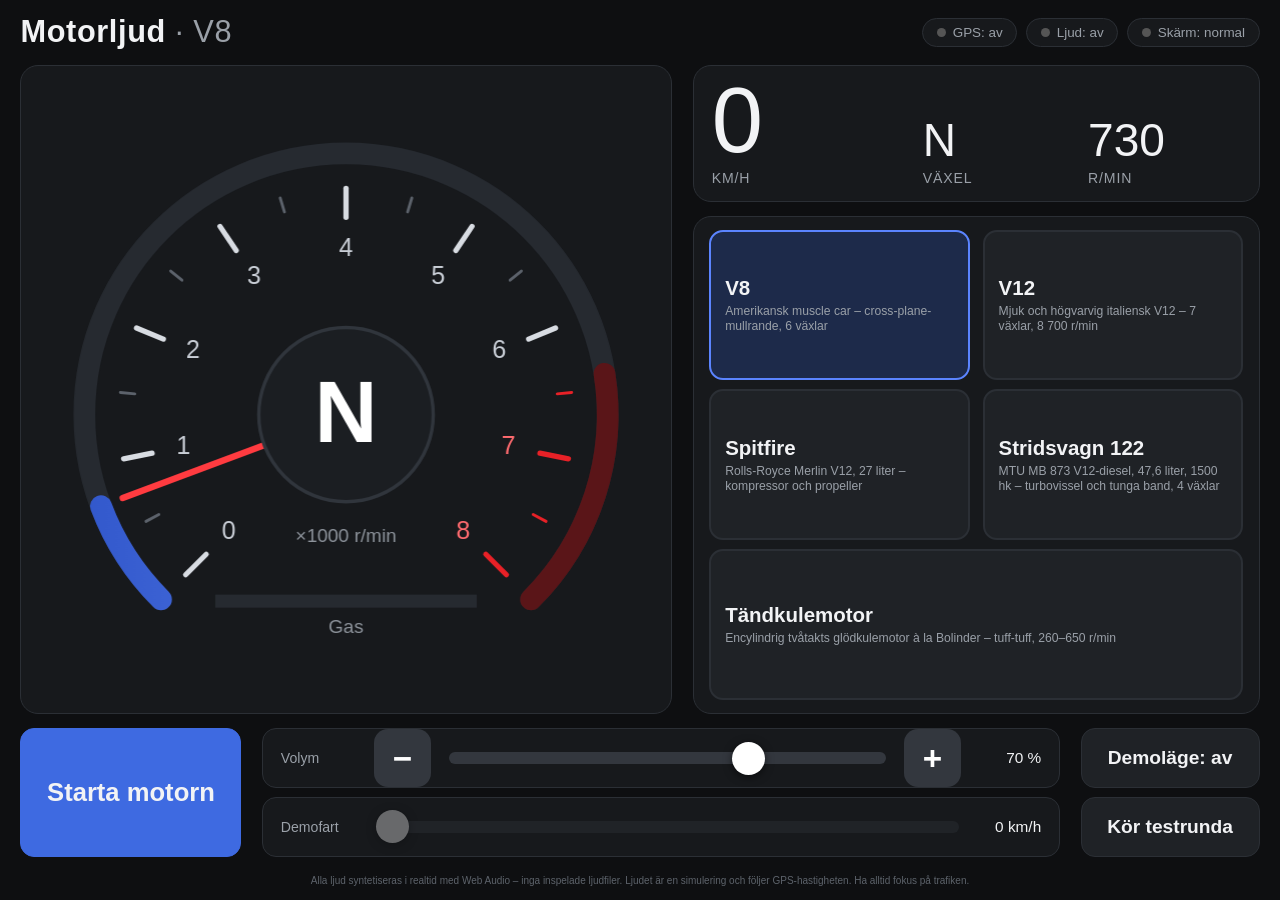
==== commit 4c7bec4c: "Anpassa för mobil i liggande läge" ====
--- a/index.html
+++ b/index.html
@@ -69,6 +69,48 @@
   #msg.info{background:#1a2238;border-color:var(--acc2);color:#dfe7ff}
   #msg button{margin-top:.8em}
   .credit{color:#5d636b;font-size:clamp(10px,.75vw,15px);text-align:center;margin-top:.4vh}
+
+  /* ===== Mobil i liggande läge ===== */
+  @supports (height:100dvh){ .app{height:100dvh} }
+  @media (orientation:landscape) and (max-height:540px){
+    .app{padding:6px max(8px,env(safe-area-inset-right)) 6px max(8px,env(safe-area-inset-left));gap:6px}
+    h1{font-size:16px}
+    .chips{gap:4px}
+    .chip{font-size:10px;padding:3px 7px}
+    main{grid-template-columns:0.9fr 1.25fr;gap:8px}
+    .card{border-radius:12px}
+    .gauge{padding:2px}
+    .right{gap:6px}
+    .readout{padding:6px 10px;gap:6px}
+    .big{font-size:clamp(30px,11vh,56px)}
+    .mid{font-size:clamp(20px,7vh,36px)}
+    .lbl{font-size:10px;margin-top:2px}
+    .engines{grid-template-columns:repeat(3,1fr);gap:5px;padding:6px}
+    .eng.wide{grid-column:auto}
+    .eng{padding:4px 8px;border-radius:10px;border-width:2px}
+    .eng b{font-size:clamp(12px,3.6vh,16px)}
+    .eng small{display:none}
+    footer{grid-template-columns:auto 1fr auto;gap:6px}
+    .btn{font-size:13px;padding:0 10px;min-height:0;border-radius:10px}
+    .btn.start{min-width:110px;font-size:15px}
+    .rows{gap:4px}
+    .ctrl{gap:6px;padding:0 8px;border-radius:10px}
+    .ctrl label{font-size:11px;min-width:4em}
+    .ctrl .val{font-size:12px;min-width:3.4em}
+    input[type=range]{height:30px}
+    input[type=range]::-webkit-slider-thumb{width:24px;height:24px;margin-top:-6px}
+    .vbtn{width:34px;height:30px;font-size:20px;border-radius:8px}
+    .side{gap:4px}
+    .credit{display:none}
+    #msg{top:4vh;max-width:90vw;font-size:13px;padding:.8em 1em}
+  }
+  /* Mobil i stående läge: be användaren vrida */
+  #rotate{display:none}
+  @media (orientation:portrait) and (max-width:600px){
+    #rotate{display:flex;position:fixed;inset:0;z-index:20;background:var(--bg);color:var(--txt);align-items:center;justify-content:center;
+      flex-direction:column;gap:14px;text-align:center;padding:24px;font-size:18px}
+    #rotate .ico{font-size:56px}
+  }
 </style>
 </head>
 <body>
@@ -108,6 +150,7 @@
   <div class="credit">Alla ljud syntetiseras i realtid med Web Audio – inga inspelade ljudfiler. Ljudet är en simulering och följer GPS-hastigheten. Ha alltid fokus på trafiken.</div>
 </div>
 <div id="msg"></div>
+<div id="rotate"><div class="ico">📱↻</div><div>Vrid mobilen till liggande läge</div></div>
 
 <script>
 "use strict";
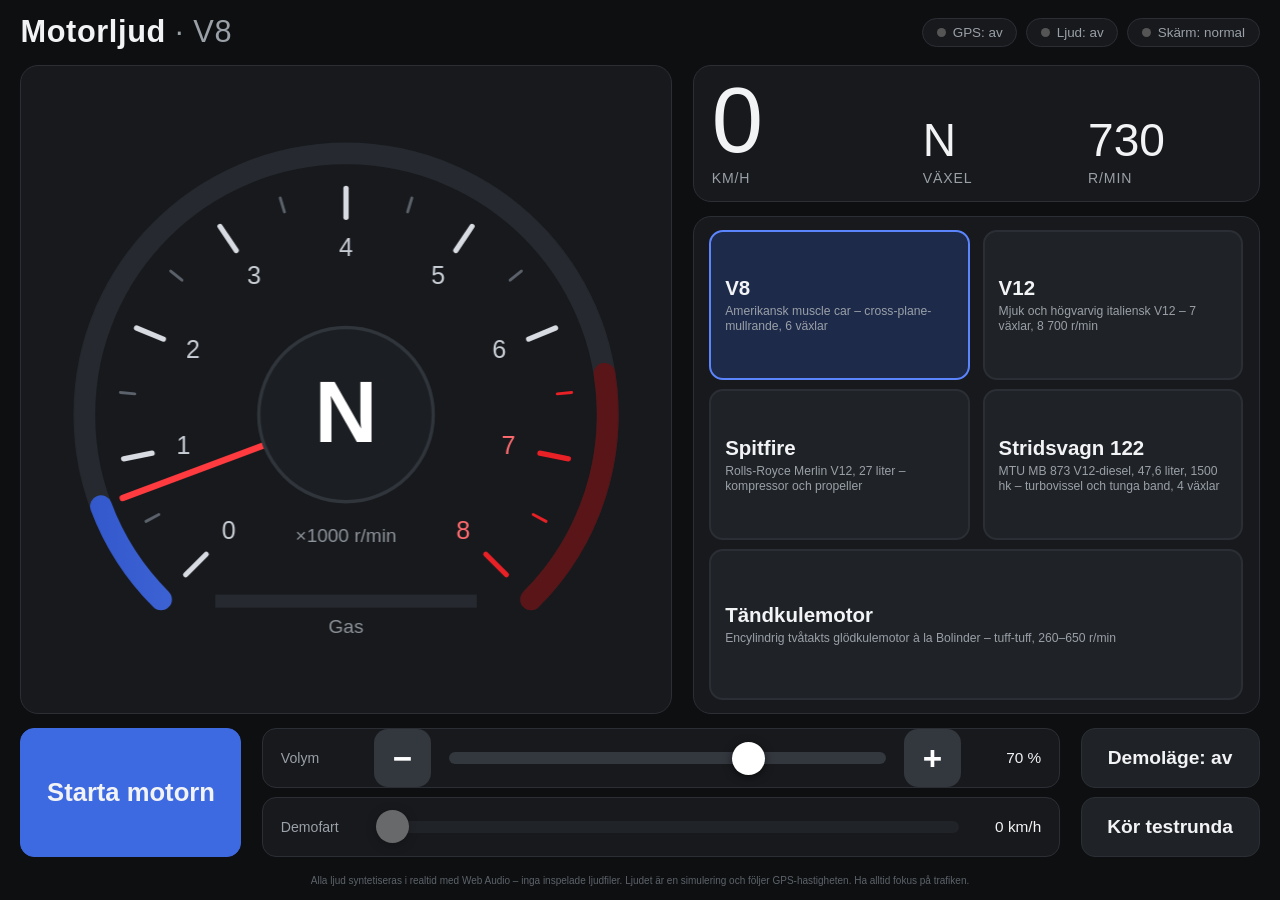
==== commit cdb481ad: "Maxhastighet 201 km/h" ====
--- a/index.html
+++ b/index.html
@@ -140,7 +140,7 @@
     <button class="btn start" id="startBtn">Starta motorn</button>
     <div class="rows">
       <div class="ctrl"><label for="vol">Volym</label><button type="button" class="vbtn" id="volDown" aria-label="Sänk volymen">−</button><input type="range" id="vol" min="0" max="100" step="5" value="70"><button type="button" class="vbtn" id="volUp" aria-label="Höj volymen">+</button><span class="val" id="volV">70 %</span></div>
-      <div class="ctrl"><label for="demoSpd">Demofart</label><input type="range" id="demoSpd" min="0" max="160" value="0" disabled><span class="val" id="demoV">0 km/h</span></div>
+      <div class="ctrl"><label for="demoSpd">Demofart</label><input type="range" id="demoSpd" min="0" max="201" value="0" disabled><span class="val" id="demoV">0 km/h</span></div>
     </div>
     <div class="side">
       <button class="btn toggle" id="demoBtn">Demoläge: av</button>
@@ -211,7 +211,7 @@
     fire:[[0,0],[60,1],[120,0],[180,1],[240,0],[300,1],[360,0],[420,1],[480,0],[540,1],[600,0],[660,1]],
     idle:700, redline:2600, launch:1200, inertia:0.26, flutter:0,
     // Verklig toppfart ca 72 km/h – utväxlingen är sträckt så att den följer bilens fart
-    gears:[11,19,33,58], upCruise:2100, upFull:2450, down:1000, shiftTime:0.6, aRef:6,
+    gears:[11,19,33,55,80], upCruise:2100, upFull:2450, down:1000, shiftTime:0.6, aRef:6,
     pulseTau:0.0019, noiseMix:0.3, noiseTau:0.004, variance:0.08, misfire:0,
     knock:0.32, knockFreq:2900,
     banks:2, bankDetune:1.04,
@@ -227,7 +227,7 @@
     cylinders:1, cycleDeg:360,
     fire:[[0,0]],
     idle:260, redline:650, launch:380, inertia:0.6, flutter:0.07,
-    gears:[34,48.5,69,98.5,140,200], upCruise:480, upFull:610, down:285, shiftTime:0.9, aRef:6,
+    gears:[54,78,110,158,224,320], upCruise:480, upFull:610, down:285, shiftTime:0.9, aRef:6,
     pulseTau:0.0065, noiseMix:0.55, noiseTau:0.035, variance:0.25, misfire:0.05,
     knock:0.22, knockFreq:950,
     banks:1, bankDetune:1,
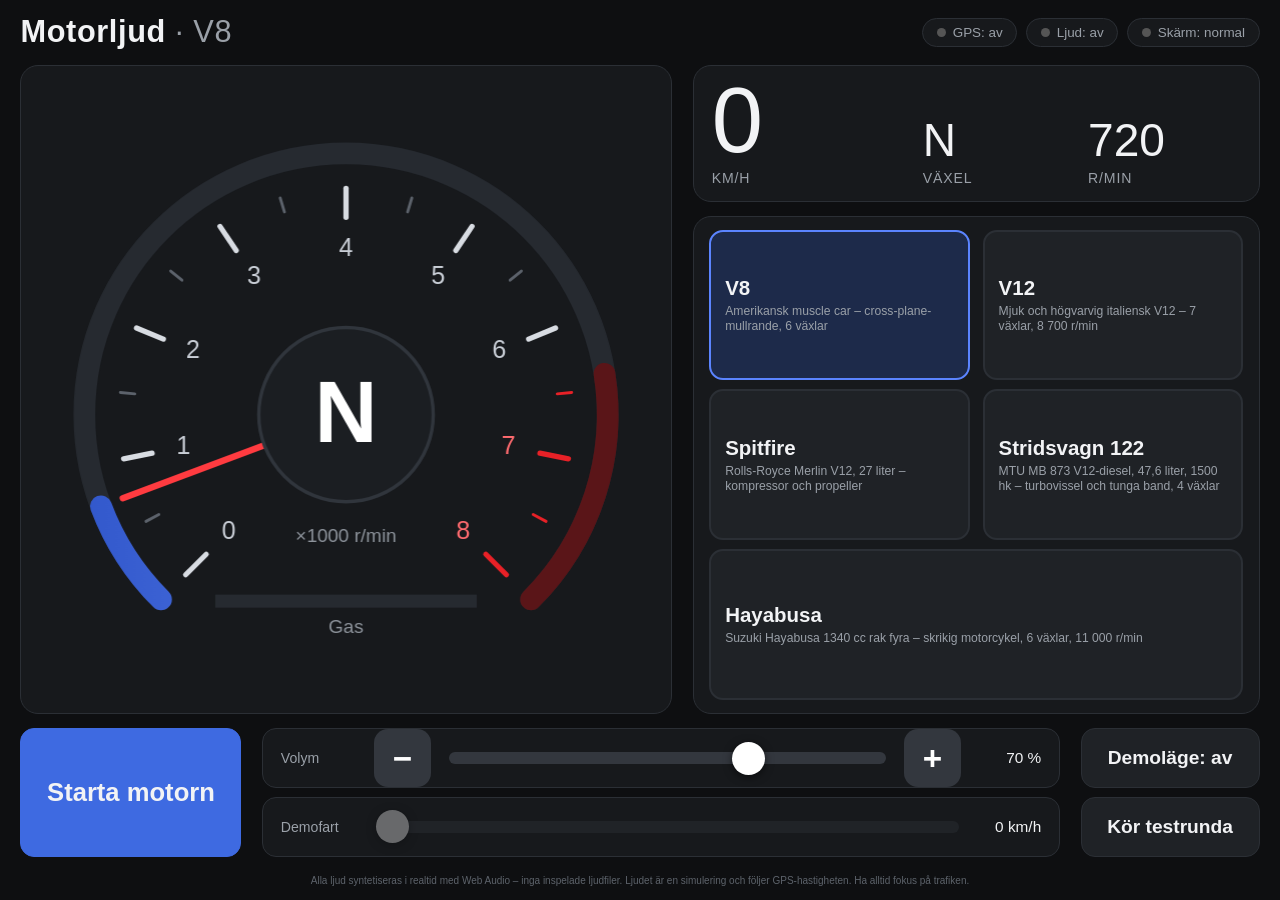
==== commit 4e2b8dab: "Byt tändkulemotor mot Hayabusa" ====
--- a/index.html
+++ b/index.html
@@ -222,20 +222,21 @@
     turbo:{type:'turbo', fmin:900, fmax:4300, gain:0.06, whoosh:0.05, up:1.3, down:2.2},
     fan:{k:0.95, q:6, gain:0.04}, prop:null, tracks:0.22, wind:0, gain:2.0
   },
-  hotbulb: {
-    id:'hotbulb', name:'Tändkulemotor', desc:'Encylindrig tvåtakts glödkulemotor à la Bolinder – tuff-tuff, 260–650 r/min',
-    cylinders:1, cycleDeg:360,
-    fire:[[0,0]],
-    idle:260, redline:650, launch:380, inertia:0.6, flutter:0.07,
-    gears:[54,78,110,158,224,320], upCruise:480, upFull:610, down:285, shiftTime:0.9, aRef:6,
-    pulseTau:0.0065, noiseMix:0.55, noiseTau:0.035, variance:0.25, misfire:0.05,
-    knock:0.22, knockFreq:950,
+  busa: {
+    id:'busa', name:'Hayabusa', desc:'Suzuki Hayabusa 1340 cc rak fyra – skrikig motorcykel, 6 växlar, 11 000 r/min',
+    cylinders:4, cycleDeg:720,
+    // Rak fyra, tändföljd 1-2-4-3 med jämna 180° – gemensam 4-in-1-avgas
+    fire:[[0,0],[180,0],[360,0],[540,0]],
+    idle:1150, redline:11000, launch:3500, inertia:0.03, flutter:0,
+    gears:[11.5,15,18.5,21.5,24,26.5], upCruise:4200, upFull:10500, down:2500, shiftTime:0.08, aRef:12,
+    pulseTau:0.0006, noiseMix:0.3, noiseTau:0.002, variance:0.08, misfire:0,
+    knock:0, knockFreq:3500,
     banks:1, bankDetune:1,
-    res:[[52,1.2,1.0],[145,2.0,0.6],[400,2.5,0.3],[1100,3,0.08]], direct:0.25,
-    pipeMs:20, pipeFb:-0.6, pipeDamp:0.45,
-    lpLow:450, lpHigh:1800, driveLow:1.4, driveHigh:2.4,
-    pops:0, popMinRpm:99999, intake:0.05, intakeFc:300, mech:0.02, mechFreq:1200,
-    turbo:null, fan:null, prop:null, tracks:0, wind:0, gain:3.0
+    res:[[160,1.2,0.8],[480,1.8,1.0],[1250,2.4,0.6],[3000,3,0.3]], direct:0.35,
+    pipeMs:4, pipeFb:-0.45, pipeDamp:0.25,
+    lpLow:1600, lpHigh:10000, driveLow:1.4, driveHigh:3.6,
+    pops:0.04, popMinRpm:4000, intake:0.2, intakeFc:1600, mech:0.035, mechFreq:4200,
+    turbo:null, fan:null, prop:null, tracks:0, wind:0.05, gain:2.0
   }
 };
 /*ENGINES-END*/
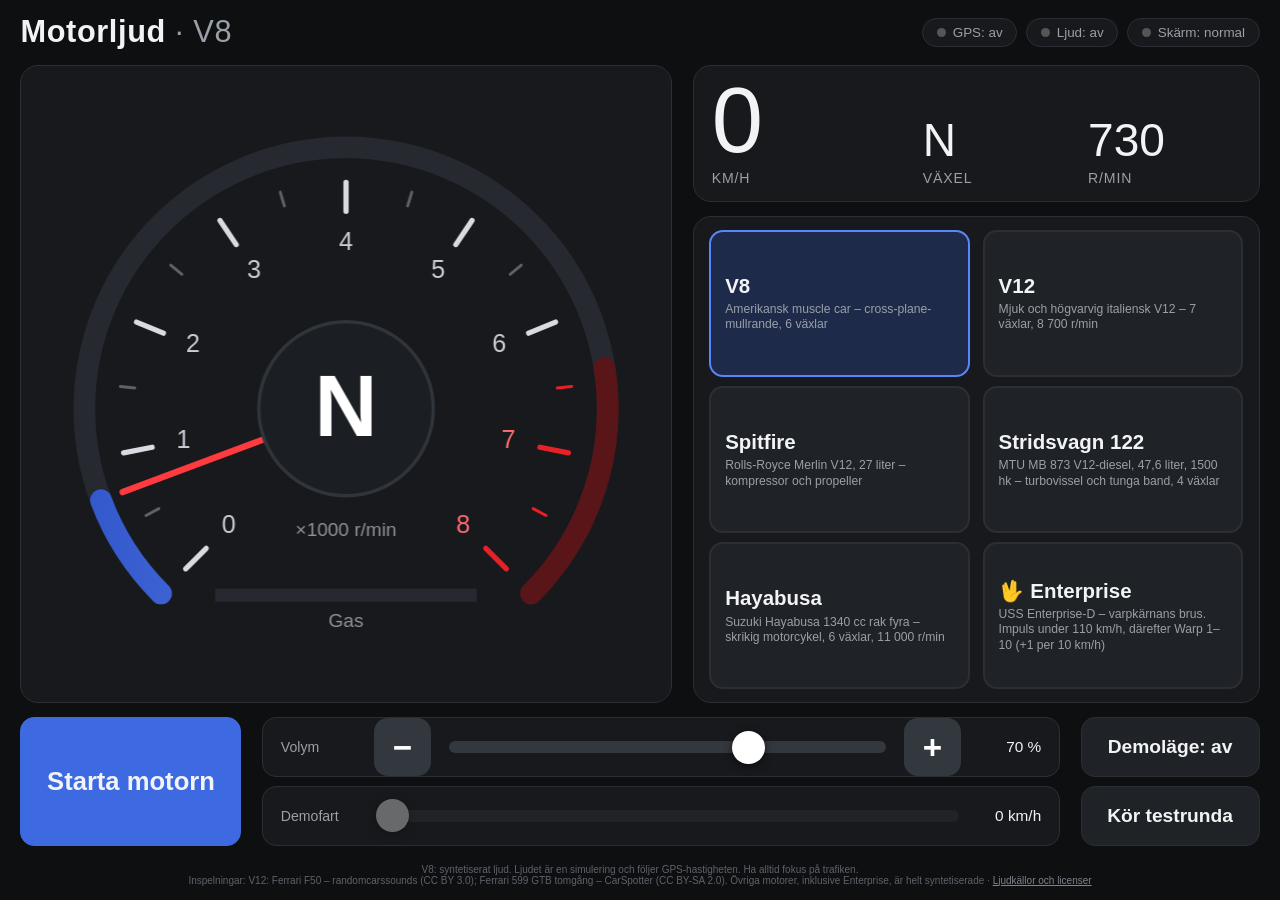
==== commit 1e462ad9: "Nya V12 och Hayabusa-ljud + Enterprise" ====
--- a/index.html
+++ b/index.html
@@ -69,6 +69,7 @@
   #msg.info{background:#1a2238;border-color:var(--acc2);color:#dfe7ff}
   #msg button{margin-top:.8em}
   .credit{color:#5d636b;font-size:clamp(10px,.75vw,15px);text-align:center;margin-top:.4vh}
+  .credit a{color:#7d848d}
 
   /* ===== Mobil i liggande läge ===== */
   @supports (height:100dvh){ .app{height:100dvh} }
@@ -101,7 +102,8 @@
     input[type=range]::-webkit-slider-thumb{width:24px;height:24px;margin-top:-6px}
     .vbtn{width:34px;height:30px;font-size:20px;border-radius:8px}
     .side{gap:4px}
-    .credit{display:none}
+    .credit{font-size:9px;margin-top:0;line-height:1}
+    .credit .cr-long{display:none}
     #msg{top:4vh;max-width:90vw;font-size:13px;padding:.8em 1em}
   }
   /* Mobil i stående läge: be användaren vrida */
@@ -130,7 +132,7 @@
       <div class="card readout">
         <div><div class="big" id="spd">0</div><div class="lbl">km/h</div></div>
         <div><div class="mid" id="gear">N</div><div class="lbl" id="gearLbl">Växel</div></div>
-        <div><div class="mid" id="rpm">0</div><div class="lbl">r/min</div></div>
+        <div><div class="mid" id="rpm">0</div><div class="lbl" id="rpmLbl">r/min</div></div>
       </div>
       <div class="card engines" id="engines"></div>
     </div>
@@ -147,7 +149,7 @@
       <button class="btn" id="tripBtn" disabled>Kör testrunda</button>
     </div>
   </footer>
-  <div class="credit">Alla ljud syntetiseras i realtid med Web Audio – inga inspelade ljudfiler. Ljudet är en simulering och följer GPS-hastigheten. Ha alltid fokus på trafiken.</div>
+  <div class="credit"><span class="cr-long"><span id="srcInfo"></span> Ljudet är en simulering och följer GPS-hastigheten. Ha alltid fokus på trafiken.<br>Inspelningar: <span id="credits"></span> · </span><a href="sounds/CREDITS.html" target="_blank" rel="noopener">Ljudkällor och licenser</a></div>
 </div>
 <div id="msg"></div>
 <div id="rotate"><div class="ico">📱↻</div><div>Vrid mobilen till liggande läge</div></div>
@@ -158,7 +160,7 @@
 // Motorer. gears = km/h per 1000 r/min i varje växel. Vinklar = tändvinklar (grader) i arbetscykeln.
 const ENGINES = {
   v8: {
-    id:'v8', name:'V8', desc:'Amerikansk muscle car – cross-plane-mullrande, 6 växlar',
+    id:'v8', legacy:true, name:'V8', desc:'Amerikansk muscle car – cross-plane-mullrande, 6 växlar',
     cylinders:8, cycleDeg:720,
     // GM-tändföljd 1-8-4-3-6-5-7-2, udda = vänster bank (0), jämna = höger (1) -> ojämn puls per bank = "burble"
     fire:[[0,0],[90,1],[180,1],[270,0],[360,1],[450,0],[540,0],[630,1]],
@@ -174,7 +176,7 @@
     turbo:null, fan:null, prop:null, tracks:0, wind:0, gain:1.8
   },
   v12: {
-    id:'v12', name:'V12', desc:'Mjuk och högvarvig italiensk V12 – 7 växlar, 8 700 r/min',
+    id:'v12', sample:'v12', smix:{bank:0.10,common:0.5,gain:1.0}, name:'V12', desc:'Mjuk och högvarvig italiensk V12 – 7 växlar, 8 700 r/min',
     cylinders:12, cycleDeg:720,
     fire:[[0,0],[60,1],[120,0],[180,1],[240,0],[300,1],[360,0],[420,1],[480,0],[540,1],[600,0],[660,1]],
     idle:950, redline:8700, launch:3000, inertia:0.045, flutter:0,
@@ -189,7 +191,7 @@
     turbo:null, fan:null, prop:null, tracks:0, wind:0, gain:1.8
   },
   merlin: {
-    id:'merlin', name:'Spitfire', desc:'Rolls-Royce Merlin V12, 27 liter – kompressor och propeller',
+    id:'merlin', legacy:true, name:'Spitfire', desc:'Rolls-Royce Merlin V12, 27 liter – kompressor och propeller',
     cylinders:12, cycleDeg:720, mode:'prop',
     fire:[[0,0],[60,1],[120,0],[180,1],[240,0],[300,1],[360,0],[420,1],[480,0],[540,1],[600,0],[660,1]],
     idle:650, redline:3000, cruise:2650, inertia:0.18, flutter:0,
@@ -206,7 +208,7 @@
     fan:null, prop:{blades:4, reduction:0.477, gain:0.18}, tracks:0, wind:0.10, gain:1.5
   },
   strv122: {
-    id:'strv122', name:'Stridsvagn 122', desc:'MTU MB 873 V12-diesel, 47,6 liter, 1500 hk – turbovissel och tunga band, 4 växlar',
+    id:'strv122', legacy:true, name:'Stridsvagn 122', desc:'MTU MB 873 V12-diesel, 47,6 liter, 1500 hk – turbovissel och tunga band, 4 växlar',
     cylinders:12, cycleDeg:720,
     fire:[[0,0],[60,1],[120,0],[180,1],[240,0],[300,1],[360,0],[420,1],[480,0],[540,1],[600,0],[660,1]],
     idle:700, redline:2600, launch:1200, inertia:0.26, flutter:0,
@@ -229,14 +231,19 @@
     fire:[[0,0],[180,0],[360,0],[540,0]],
     idle:1150, redline:11000, launch:3500, inertia:0.03, flutter:0,
     gears:[11.5,15,18.5,21.5,24,26.5], upCruise:4200, upFull:10500, down:2500, shiftTime:0.08, aRef:12,
-    pulseTau:0.0006, noiseMix:0.3, noiseTau:0.002, variance:0.08, misfire:0,
+    pulseTau:0.0006, noiseMix:0.42, noiseTau:0.0022, variance:0.1, misfire:0, jitter:0.006,
     knock:0, knockFreq:3500,
     banks:1, bankDetune:1,
-    res:[[160,1.2,0.8],[480,1.8,1.0],[1250,2.4,0.6],[3000,3,0.3]], direct:0.35,
+    res:[[115,1.1,0.7],[480,1.8,1.0],[1250,2.4,0.6],[3000,3,0.3]], direct:0.3,
     pipeMs:4, pipeFb:-0.45, pipeDamp:0.25,
     lpLow:1600, lpHigh:10000, driveLow:1.4, driveHigh:3.6,
-    pops:0.04, popMinRpm:4000, intake:0.2, intakeFc:1600, mech:0.035, mechFreq:4200,
+    pops:0.05, popMinRpm:4000, intake:0.28, intakeFc:1900, mech:0.03, mechFreq:4200,
     turbo:null, fan:null, prop:null, tracks:0, wind:0.05, gain:2.0
+  },
+  enterprise: {
+    // Helt syntetiserat "varpkärnebrus" (inget inspelat ljud). Ingen växellåda: "varvtal" = warpnivå (0–1 impuls, 1–10 warp).
+    id:'enterprise', mode:'warp', name:'🖖 Enterprise', desc:'USS Enterprise-D – varpkärnans brus. Impuls under 110 km/h, därefter Warp 1–10 (+1 per 10 km/h)',
+    idle:0, redline:10.5, inertia:0.6, gain:1.0
   }
 };
 /*ENGINES-END*/
@@ -253,13 +260,96 @@
   function run(s,x){ const y=s.b0*x+s.b2*s.x2-s.a1*s.y1-s.a2*s.y2; s.x2=s.x1; s.x1=x; s.y2=s.y1; s.y1=y; return y; }
   function onePoleK(fc,sr){ return 1-Math.exp(-TAU*fc/sr); }
 
+  // ---------- Inspelningsbaserad motor: granulär återgivning med varvtalskarta ----------
+  // Källan är en inspelning där varvtalet är uppmätt var 10:e ms. Korta korn (Hann-fönster, 50 % överlapp)
+  // väljs där källans varvtal ligger nära önskat varvtal (och åt rätt håll: gas = stigande, motorbroms = fallande),
+  // och spelas upp med tonhöjdsförskjutning rate = önskat/källans varvtal. Hopp mellan ställen i inspelningen
+  // fasjusteras (WSOLA) så att övergångarna blir sömlösa.
+  class Sampler{
+    constructor(sr,S){
+      this.sr=sr; this.x=S.data; this.hopS=S.hop*sr; const r=S.rpm, n=r.length;
+      this.rpm=Float32Array.from(r);
+      const dir=new Float32Array(n), ok=new Uint8Array(n), k=5;
+      for(let i=0;i<n;i++){
+        const a=r[Math.max(0,i-k)], b=r[Math.min(n-1,i+k)];
+        dir[i]=(a>0&&b>0)?(b-a)/(Math.min(n-1,i+k)-Math.max(0,i-k))/S.hop:0; // r/min per sekund
+      }
+      // giltig startpunkt: källan måste vara giltig minst 0,35 s framåt
+      const need=Math.ceil(0.35/S.hop);
+      let run=0; for(let i=n-1;i>=0;i--){ run=r[i]>0?run+1:0; ok[i]=run>need?1:0; }
+      this.dir=dir; this.ok=ok;
+      const idx=[]; for(let i=0;i<n;i++) if(ok[i]) idx.push(i);
+      idx.sort((a,b)=>r[a]-r[b]); this.idx=Int32Array.from(idx);
+      this.minR=idx.length?r[idx[0]]:0; this.maxR=idx.length?r[idx[idx.length-1]]:0;
+      this.N=Math.round(0.046*sr)&~1; this.H=this.N>>1;
+      this.win=new Float32Array(this.N); for(let i=0;i<this.N;i++) this.win[i]=0.5-0.5*Math.cos(2*Math.PI*i/this.N);
+      this.g=[{p:0,r:1,t:this.N},{p:0,r:1,t:this.N}]; this.cur=0; this.cnt=0; this.seed=987654;
+      this.lastP=-1; this.lastR=1;
+    }
+    rnd(){ let x=this.seed; x^=x<<13; x^=x>>>17; x^=x<<5; this.seed=x|0; return (x>>>0)/4294967296; }
+    srcRpm(p){ const f=p/this.hopS, i=f|0; if(i<0||i>=this.rpm.length-1) return 0; const a=this.rpm[i], b=this.rpm[i+1]; if(!a||!b) return 0; return a+(b-a)*(f-i); }
+    at(p){ const i=p|0, f=p-i, x=this.x; if(i<0||i+1>=x.length) return 0; return x[i]+(x[i+1]-x[i])*f; }
+    lower(R){ let lo=0, hi=this.idx.length; while(lo<hi){ const m=(lo+hi)>>1; if(this.rpm[this.idx[m]]<R) lo=m+1; else hi=m; } return lo; }
+    // önskad riktning: +1 stigande (gas), -1 fallande (motorbroms), 0 jämnt
+    score(i,R,want,tol){ const rs=this.rpm[i]; const e=Math.abs(Math.log(R/rs))/tol; const d=this.dir[i];
+      const cls=d>350?1:(d<-350?-1:0); let pen=0;
+      if(want===1&&cls===-1) pen=1.5; else if(want===-1&&cls===1) pen=1.5; else if(want===0&&cls!==0) pen=0.35;
+      return e+pen; }
+    pick(R,want){
+      const n=this.idx.length; if(!n) return -1; const tol=0.07;
+      let lo=this.lower(R*Math.exp(-tol)), hi=this.lower(R*Math.exp(tol));
+      if(hi-lo<6){ const c=this.lower(R); lo=Math.max(0,c-12); hi=Math.min(n,c+12); }
+      let best=-1, bs=1e9;
+      for(let k=0;k<10;k++){ const i=this.idx[lo+Math.floor(this.rnd()*(hi-lo))]; const s=this.score(i,R,want,tol)+this.rnd()*0.3; if(s<bs){bs=s;best=i;} }
+      return best;
+    }
+    newGrain(R,want){
+      const N=this.N, H=this.H; let p, r;
+      const prev=this.g[this.cur];
+      const cont=this.lastP>=0 ? this.lastP+H*this.lastR : -1;
+      let useCont=false;
+      if(cont>=0){ const fi=(cont/this.hopS)|0; const rs=this.srcRpm(cont);
+        if(fi<this.ok.length && this.ok[fi] && rs>0 && this.score(fi,R,want,0.07)<1.15) useCont=true; }
+      if(useCont){ p=cont; r=R/this.srcRpm(cont); }
+      else{
+        const i=this.pick(R,want); if(i<0) return;
+        const rs=this.rpm[i]; r=R/rs; p=i*this.hopS;
+        if(cont>=0){ // WSOLA: hitta förskjutning som bäst matchar den naturliga fortsättningen
+          const per=Math.min(this.sr*0.03, this.sr*120/(rs*4)); let bd=0, bc=-1e9;
+          for(let d=-per; d<=per; d+=2){ let c=0;
+            for(let j=0;j<H;j+=6){ c+=this.at(p+d+j*r)*this.at(cont+j*this.lastR); }
+            if(c>bc){bc=c;bd=d;} }
+          p=Math.max(0,p+bd);
+        }
+      }
+      r=Math.max(0.3,Math.min(3.2,r));
+      this.cur^=1; const g=this.g[this.cur]; g.p=p; g.r=r; g.t=0; this.lastP=p; this.lastR=r;
+    }
+    // fyller ut[] (mono), R = varvtal, want = riktning
+    render(out,n,R,want){
+      if(!this.idx.length){ for(let i=0;i<n;i++) out[i]=0; return; }
+      const N=this.N, H=this.H, w=this.win, g0=this.g[0], g1=this.g[1];
+      for(let i=0;i<n;i++){
+        if(this.cnt<=0){ this.newGrain(R,want); this.cnt=H; }
+        this.cnt--;
+        let s=0;
+        if(g0.t<N){ s+=w[g0.t]*this.at(g0.p+g0.t*g0.r); g0.t++; }
+        if(g1.t<N){ s+=w[g1.t]*this.at(g1.p+g1.t*g1.r); g1.t++; }
+        out[i]=s;
+      }
+    }
+  }
+
   class EngineDSP{
     constructor(sr){ this.sr=sr; this.cfg=null; this.tRpm=0; this.tLoad=0; this.speed=0; this.rpm=0; this.load=0;
-      this.pos=0; this.fade=0; this.on=false; this.seed=12345; this.ctr=0; }
+      this.pos=0; this.fade=0; this.on=false; this.seed=12345; this.ctr=0;
+      this.samplers={}; this.smp=null; this.sw=0; this.sbuf=new Float32Array(4096); this.sLp=0; this.sDc=0; this.sDy=0; }
+    setSample(S){ try{ this.samplers[S.id]=new Sampler(this.sr,S); }catch(e){ return; } if(this.cfg&&this.cfg.sample===S.id) this.smp=this.samplers[S.id]; }
     rnd(){ // snabb deterministisk brusgenerator, -1..1
       let x=this.seed; x^=x<<13; x^=x>>>17; x^=x<<5; this.seed=x|0; return ((x>>>0)/4294967296)*2-1; }
     setConfig(c){
-      const sr=this.sr; this.cfg=c;
+      const sr=this.sr; this.cfg=c; this.smp=(c.sample&&this.samplers[c.sample])||null;
+      if(c.mode==='warp'){ this.initWarp(); return; }
       this.fire=c.fire.map(f=>[f[0]/c.cycleDeg,f[1]]);
       this.banks=[];
       for(let b=0;b<c.banks;b++){
@@ -282,9 +372,59 @@
       if(this.rpm<=0) this.rpm=c.idle;
       this.kLP=0.2; this.drive=1;
     }
+    // ---------- Enterprise: syntetiserad varpkärna ----------
+    // tRpm = nivå: 0–1 = impuls (stiger svagt med farten), 1–10 = warpfaktor (heltal).
+    initWarp(){
+      const sr=this.sr;
+      this.wl=0; this.wW=0;
+      this.wP=new Float64Array(10);
+      this.wNb=[bp(200,0.7,sr),bp(210,0.7,sr)]; this.wRum=[0,0]; this.kRum=onePoleK(90,sr);
+      this.wLp=[0,0];
+    }
+    processWarp(L,R,n){
+      const sr=this.sr, c=this.cfg, P=this.wP;
+      const tgt=Math.max(0,Math.min(10,this.tRpm||0));
+      // warpnivå: tonen glider mjukt upp/ned till nästa steg
+      const W=tgt>=1?Math.floor(tgt+1e-6):0;
+      this.wW=W;
+      const tau = tgt>this.wl ? 0.45 : 1.6;
+      this.wl+=(tgt-this.wl)*(1-Math.exp(-n/(tau*sr)));
+      const lv=this.wl, warp=Math.min(1,lv/10);
+      // grundton: 41 Hz vid stillastående impuls, ca +1 halvton per warpsteg
+      const f0=41*Math.pow(2,lv/12);
+      const amp=lv<1 ? 0.30+0.07*lv : 0.38+0.055*lv;
+      const thR=0.42+0.07*lv, thD=0.22+0.02*Math.min(lv,6);
+      const shG=0.012+0.010*lv, nG=0.10+0.018*lv, rumG=0.5+0.05*lv;
+      bpCoef(this.wNb[0],170+45*lv,0.7,sr); bpCoef(this.wNb[1],180+47*lv,0.7,sr);
+      const fadeTarget=this.on?1:0, kF=1-Math.exp(-1/(0.25*sr));
+      const kLp=onePoleK(900+350*lv,sr);
+      const dt=1/sr;
+      for(let i=0;i<n;i++){
+        this.fade+=(fadeTarget-this.fade)*kF;
+        // fasackumulatorer
+        P[0]+=f0*dt; P[1]+=f0*1.0035*dt; P[2]+=f0*0.5*dt; P[3]+=thR*dt; P[4]+=0.13*dt;
+        P[5]+=f0*12.02*dt; P[6]+=f0*16.97*dt; P[7]+=0.31*dt; P[8]+=f0*3*dt;
+        for(let k=0;k<9;k++) if(P[k]>1e6) P[k]-=1e6;
+        const a0=TAU*P[0], a1=TAU*P[1];
+        const throb=1-thD*(0.5+0.5*Math.sin(TAU*P[3]))-0.08*(0.5+0.5*Math.sin(TAU*P[4]));
+        const sub=Math.sin(TAU*P[2])*0.45;
+        const hL=Math.sin(a0)+0.5*Math.sin(2*a0)+0.22*Math.sin(TAU*P[8])+0.12*Math.sin(4*a0+0.3);
+        const hR=Math.sin(a1)+0.5*Math.sin(2*a1+0.2)+0.22*Math.sin(TAU*P[8]+0.5)+0.12*Math.sin(4*a1);
+        const shim=(Math.sin(TAU*P[5])*(0.6+0.4*Math.sin(TAU*P[7]))+0.6*Math.sin(TAU*P[6])*(0.6-0.4*Math.sin(TAU*P[7])))*shG;
+        const nz=this.rnd(), nz2=this.rnd();
+        this.wRum[0]+=(nz-this.wRum[0])*this.kRum; this.wRum[1]+=(nz2-this.wRum[1])*this.kRum;
+        let l=(hL+sub)*throb*0.55 + run(this.wNb[0],nz)*nG*throb + this.wRum[0]*rumG + shim;
+        let r=(hR+sub)*throb*0.55 + run(this.wNb[1],nz2)*nG*throb + this.wRum[1]*rumG + shim;
+        this.wLp[0]+=(l-this.wLp[0])*kLp; this.wLp[1]+=(r-this.wLp[1])*kLp;
+        const ol=this.wLp[0]*0.75+l*0.25, or=this.wLp[1]*0.75+r*0.25;
+        L[i]=Math.tanh(ol*amp*1.3*(c.gain||1))*this.fade;
+        R[i]=Math.tanh(or*amp*1.3*(c.gain||1))*this.fade;
+      }
+    }
     setParams(p){ if(p.rpm!=null)this.tRpm=p.rpm; if(p.load!=null)this.tLoad=p.load; if(p.speed!=null)this.speed=p.speed; if(p.on!=null)this.on=p.on; }
     process(L,R,n){
       const c=this.cfg; if(!c){ for(let i=0;i<n;i++){L[i]=0;R[i]=0;} return; }
+      if(c.mode==='warp'){ this.processWarp(L,R,n); return; }
       const sr=this.sr, banks=this.banks, nb=banks.length, fire=this.fire, nf=fire.length;
       const rng=c.redline-c.idle;
       // blockvisa parametrar
@@ -297,6 +437,17 @@
       if(c.fan){ bpCoef(this.fanBp, 120+this.rpm*c.fan.k, c.fan.q, sr); }
       const fadeTarget=this.on?1:0, kF=1-Math.exp(-1/(0.12*sr));
       const spdMs=this.speed/3.6;
+      // inspelningslager
+      const smp=this.smp, SM=c.smix||{bank:0.12,common:0.6,gain:1};
+      let sb=null;
+      if(smp){
+        if(this.sbuf.length<n) this.sbuf=new Float32Array(n);
+        sb=this.sbuf; const want=this.load>0.3||this.tRpm-this.rpm>250?1:(this.load<-0.15?-1:0);
+        smp.render(sb,n,Math.max(200,this.rpm),want);
+      }
+      const kSw=1-Math.exp(-1/(0.35*sr)), swT=smp?1:0;
+      const sfc=1800+11000*Math.min(1,(1-ln0)*(0.55+0.45*lp0+0.3*rN0)); const kS=onePoleK(sfc,sr);
+      const sLvl=(SM.gain||1)*(0.62+0.38*lp0)*(1-0.4*ln0);
       for(let i=0;i<n;i++){
         this.rpm+=(this.tRpm-this.rpm)*this.kR;
         this.load+=(this.tLoad-this.load)*this.kL;
@@ -306,6 +457,12 @@
         // momentant varvtal (svänghjulsfluktuation för encylindriga motorer)
         let rpmI=this.rpm;
         if(c.flutter) rpmI*=1+c.flutter*Math.sin(TAU*(this.pos-0.15));
+        // naturlig varvtalsoro (förbränningsvariationer cykel till cykel)
+        // (legacy = motorer som behåller den ursprungliga syntesen exakt: V8, Spitfire, Stridsvagn 122)
+        if(!c.legacy){
+          if((i&63)===0){ this.jv=(this.jv||0)*0.92+this.rnd()*0.08; }
+          rpmI*=1+(c.jitter!=null?c.jitter:0.004)*(this.jv||0)*4*(1.3-rN);
+        }
         const inc=(rpmI/60)*(360/c.cycleDeg)/sr;
         const nxt=this.pos+inc;
         for(let k=0;k<nf;k++){
@@ -350,7 +507,8 @@
         if(this.popEnv>1e-4){ common+=run(this.popBp,this.rnd()*this.popEnv)*1.6; this.popEnv*=this.dPop; }
         // insug och mekaniskt brus
         this.intakeLp+=(this.rnd()-this.intakeLp)*this.kIn;
-        common+=this.intakeLp*c.intake*(0.25+lp)*(0.3+rN)*3;
+        // insugsbrus, pulsat av insugstakterna
+        common+=this.intakeLp*c.intake*(0.25+lp)*(0.3+rN)*3*(c.legacy?1:(0.45+0.9*Math.min(1,banks[0].nEnv)));
         common+=run(this.mechBp,this.rnd())*c.mech*(0.3+rN);
         // turbo / kompressor
         if(c.turbo){
@@ -383,7 +541,9 @@
           common+=(run(this.trackBp1,ex)*1.2+run(this.trackBp2,ex)*0.6+run(this.trackLow,ex)*1.5)*c.tracks;
           this.trackEnv*=this.dTrack;
         }
-        outL+=common; outR+=common;
+        this.sw+=(swT-this.sw)*kSw; const sw=this.sw;
+        if(sw>0.0001){ const bw=1-sw*(1-SM.bank), cw=1-sw*(1-SM.common); outL=outL*bw+common*cw; outR=outR*bw+common*cw; }
+        else { outL+=common; outR+=common; }
         // ton (last-/varvberoende lågpass) + mättnad + DC-spärr
         const ch=[outL,outR];
         for(let s=0;s<2;s++){
@@ -392,8 +552,11 @@
           v=this.lp2[s]*0.8+this.lp1[s]*0.2;
           v=Math.tanh(v*drive*0.9)/Math.sqrt(drive);
           const y=v-this.dcx[s]+0.997*this.dcy[s]; this.dcx[s]=v; this.dcy[s]=y;
-          ch[s]=Math.tanh(y*lvl*c.gain)*this.fade;
+          ch[s]=y*lvl*c.gain;
         }
+        let sv=0;
+        if(sb && sw>0.0001){ this.sLp+=(sb[i]-this.sLp)*kS; const v=this.sLp; const d=v-this.sDc+0.995*this.sDy; this.sDc=v; this.sDy=d; sv=d*sLvl*sw*2.2; }
+        ch[0]=Math.tanh(ch[0]+sv)*this.fade; ch[1]=Math.tanh(ch[1]+sv)*this.fade;
         L[i]=ch[0]; R[i]=ch[1];
       }
     }
@@ -418,7 +581,7 @@
       try{
         const src = 'const EngineDSP=('+dspFactory.toString()+')();\n'+
           'class EP extends AudioWorkletProcessor{constructor(){super();this.d=new EngineDSP(sampleRate);'+
-          'this.port.onmessage=e=>{const m=e.data;if(m.cfg)this.d.setConfig(m.cfg);if(m.p)this.d.setParams(m.p);};}'+
+          'this.port.onmessage=e=>{const m=e.data;if(m.sample)this.d.setSample(m.sample);if(m.cfg)this.d.setConfig(m.cfg);if(m.p)this.d.setParams(m.p);};}'+
           'process(i,o){const out=o[0];const L=out[0],R=out[1]||out[0];this.d.process(L,R,L.length);return true;}}'+
           'registerProcessor("engine-proc",EP);';
         const url = URL.createObjectURL(new Blob([src],{type:'application/javascript'}));
@@ -433,11 +596,39 @@
       this.node = this.ctx.createScriptProcessor(2048,0,2);
       this.node.onaudioprocess = e=>{ const b=e.outputBuffer; this.dsp.process(b.getChannelData(0),b.getChannelData(1),b.length); };
     }
-    this.node.connect(this.gain);
+    // Kupé: kort rumsklang (syntetiskt impulssvar) + mjuk klangfärg som i en bilkupé
+    try{
+      const sr=this.ctx.sampleRate, len=Math.round(sr*0.24), ir=this.ctx.createBuffer(2,len,sr);
+      for(let ch=0;ch<2;ch++){ const d=ir.getChannelData(ch); let lp=0, seed=ch?7771:1234;
+        for(let i=0;i<len;i++){ seed=(seed*1103515245+12345)&0x7fffffff; const nz=seed/0x3fffffff-1; lp+=(nz-lp)*0.35;
+          d[i]=lp*Math.exp(-i/(sr*0.045))*(i<sr*0.002?i/(sr*0.002):1); }
+        [0.0031,0.0047,0.0068,0.0093].forEach((t,k)=>{ const j=Math.round(t*sr*(ch?1.07:1)); if(j<len) d[j]+=0.5/(k+1); }); }
+      const conv=this.ctx.createConvolver(); conv.buffer=ir;
+      const wet=this.ctx.createGain(); wet.gain.value=0.22; const dry=this.ctx.createGain(); dry.gain.value=0.9;
+      const low=this.ctx.createBiquadFilter(); low.type='peaking'; low.frequency.value=110; low.Q.value=0.8; low.gain.value=2.5;
+      const hi=this.ctx.createBiquadFilter(); hi.type='highshelf'; hi.frequency.value=5000; hi.gain.value=-4;
+      this.node.connect(dry); this.node.connect(conv); conv.connect(wet); dry.connect(low); wet.connect(low); low.connect(hi); hi.connect(this.gain);
+    }catch(e){ this.node.connect(this.gain); }
     this.mode = usedWorklet?'AudioWorklet':'ScriptProcessor';
     this.ready=true;
   },
-  send(msg){ if(!this.ready)return; if(this.dsp){ if(msg.cfg)this.dsp.setConfig(msg.cfg); if(msg.p)this.dsp.setParams(msg.p);} else this.node.port.postMessage(msg); },
+  send(msg,tr){ if(!this.ready)return; if(this.dsp){ if(msg.sample)this.dsp.setSample(msg.sample); if(msg.cfg)this.dsp.setConfig(msg.cfg); if(msg.p)this.dsp.setParams(msg.p);} else this.node.port.postMessage(msg,tr||[]); },
+  // Hämtar inspelningen för en motor (sounds/<id>.mp3 + varvtalskarta .json). Misslyckas det används enbart syntesen.
+  samples:{}, sampleState:{},
+  async loadSample(id){
+    if(!id||!this.ready||this.sampleState[id]) return;
+    this.sampleState[id]='laddar';
+    try{
+      const [mr, ar] = await Promise.all([fetch('sounds/'+id+'.json'), fetch('sounds/'+id+'.mp3')]);
+      if(!mr.ok||!ar.ok) throw new Error('HTTP '+mr.status+'/'+ar.status);
+      const map=await mr.json(); const ab=await ar.arrayBuffer();
+      const buf=await new Promise((res,rej)=>{ const p=this.ctx.decodeAudioData(ab,res,rej); if(p&&p.then)p.then(res,rej); });
+      const data=new Float32Array(buf.getChannelData(0));
+      this.send({sample:{id, data, hop:map.hop, rpm:map.rpm}}, [data.buffer]);
+      this.sampleState[id]='ok';
+    }catch(e){ console.warn('Inspelning kunde inte laddas, använder syntes:', id, e); this.sampleState[id]='fel'; }
+    if(typeof updateSrcInfo==='function') updateSrcInfo();
+  },
   setVolume(v){ if(!this.ctx||!this.gain)return; const g=Math.pow(Math.max(0,Math.min(100,v))/100,2); const p=this.gain.gain, t=this.ctx.currentTime; try{ p.cancelScheduledValues(t); p.setValueAtTime(p.value,t); p.linearRampToValueAtTime(g,t+0.06);}catch(e){ p.value=g; } }
 };
 
@@ -548,7 +739,7 @@
 /* ===================== Drivlina: växellåda och varvtal ===================== */
 const Sim = {
   E:null, v:0, a:0, gear:0, rpm:0, rpmT:0, load:0, shiftUntil:0, lastShift:-9, shiftKind:'', disp:0, limT:0,
-  setEngine(E){ this.E=E; this.gear=0; this.rpm=E.idle; this.rpmT=E.idle; this.disp=E.idle; this.lastShift=-9; this.shiftUntil=0; },
+  setEngine(E){ this.E=E; this.warp=0; this.gear=0; this.rpm=E.idle; this.rpmT=E.idle; this.disp=E.idle; this.lastShift=-9; this.shiftUntil=0; },
   step(dt, src, now){
     const E=this.E;
     this.v += (src.v-this.v)*Math.min(1,dt/0.35);
@@ -559,6 +750,18 @@
     if(stopped && Math.abs(a)<1) load = 0;
     load=Math.max(-1,Math.min(1,load));
     let rpmT, gearLbl;
+    if(E.mode==='warp'){
+      // Impuls under 110 km/h, Warp 1 vid 110, +1 per 10 km/h, Warp 10 från 200 km/h. 2 km/h hysteres nedåt.
+      const lvlAt=s=> s>=110 ? Math.min(10,Math.floor((s-110)/10)+1) : 0;
+      let w=this.warp||0; const up=lvlAt(v);
+      if(up>w) w=up; else if(lvlAt(v+2)<w) w=lvlAt(v+2);
+      this.warp=w;
+      rpmT = w>=1 ? w : 0.85*Math.min(1,v/110);
+      gearLbl = w>=1 ? 'Warp '+w : 'Impuls';
+      this.rpmT=rpmT; this.load=0;
+      this.disp+=(rpmT-this.disp)*Math.min(1,dt/E.inertia);
+      return {rpm:rpmT, load:0, speed:v, gearLbl, warp:w};
+    }
     if(E.mode==='prop'){
       const s=Math.min(1,v/50), ss=s*s*(3-2*s);
       rpmT=E.idle+(E.cruise-E.idle)*ss+250*Math.max(0,Math.min(1,(v-50)/100))+180*Math.max(0,load)-150*Math.max(0,-load)*ss;
@@ -626,19 +829,23 @@
 function selectEngine(id){
   engineId=id; localStorage.setItem('motorljud.engine',id);
   [...ui.engines.children].forEach(b=>b.classList.toggle('sel',b.dataset.id===id));
-  const E=ENGINES[id]; ui.engTitle.textContent='· '+E.name; ui.gearLbl.textContent=E.mode==='prop'?'Läge':'Växel';
+  const E=ENGINES[id]; ui.engTitle.textContent='· '+E.name; ui.gearLbl.textContent=E.mode==='prop'?'Läge':(E.mode==='warp'?'Fart':'Växel'); $('rpmLbl').textContent=E.mode==='warp'?'Kärneffekt':'r/min';
+  document.body.classList.toggle('warp',E.mode==='warp');
   Sim.setEngine(E); tach.setup(E);
   if(Audio.ready){
     // kort övertoning vid motorbyte
     const t=Audio.ctx.currentTime; Audio.gain.gain.cancelScheduledValues(t); Audio.gain.gain.setTargetAtTime(0,t,0.04);
     setTimeout(()=>{ Audio.send({cfg:E, p:{rpm:E.idle,load:0,on:running}}); Audio.setVolume(+ui.vol.value); },160);
-  }
+    Audio.loadSample(E.sample);
+  }
+  updateSrcInfo();
 }
 
 /* --- varvräknare --- */
 const tach={
   E:null, max:0, step:0, div:1000,
   setup(E){ this.E=E;
+    if(E.mode==='warp'){ this.max=10; this.step=1; this.div=1; this.resize(); return; }
     const steps=[50,100,200,250,500,1000]; const top=E.redline*1.1;
     this.step=steps.find(s=>top/s<=11)||1000; this.max=Math.ceil(top/this.step)*this.step;
     this.div = this.max>=5000?1000:100; this.resize(); },
@@ -647,6 +854,7 @@
   draw(rpm,gear,load){
     const c=ui.tach, g=c.getContext('2d'), W=c.width, H=c.height, E=this.E; if(!E)return;
     g.clearRect(0,0,W,H);
+    if(E.mode==='warp') return this.drawWarp(g,W,H,rpm,gear);
     const cx=W/2, cy=H*0.54, R=Math.min(W*0.46,H*0.47);
     const a0=Math.PI*0.75, a1=Math.PI*2.25, ang=v=>a0+(a1-a0)*Math.min(1.02,v/this.max);
     g.lineCap='round';
@@ -682,6 +890,33 @@
   }
 };
 
+tach.drawWarp=function(g,W,H,lv,gear){
+  const cx=W/2, cy=H*0.54, R=Math.min(W*0.46,H*0.47), a0=Math.PI*0.75, a1=Math.PI*2.25;
+  const ang=v=>a0+(a1-a0)*Math.max(0,Math.min(1,v/10));
+  const warp=/^Warp/.test(gear), N=warp?parseInt(gear.slice(5),10):0;
+  g.lineCap='round'; g.lineWidth=R*0.075; g.strokeStyle='#1c2430'; g.beginPath(); g.arc(cx,cy,R*0.9,a0,a1); g.stroke();
+  const grad=g.createLinearGradient(cx-R,0,cx+R,0); grad.addColorStop(0,'#2a6cff'); grad.addColorStop(1,'#8fd0ff');
+  g.strokeStyle=grad; g.beginPath(); g.arc(cx,cy,R*0.9,a0,ang(Math.max(0.02,lv))); g.stroke();
+  g.textAlign='center'; g.textBaseline='middle'; g.font=Math.round(R*0.085)+'px Helvetica, Arial, sans-serif';
+  for(let v=0; v<=10; v++){ const A=ang(v), r1=R*0.78, r2=R*0.68;
+    g.strokeStyle=v<=N&&warp&&v>0?'#8fd0ff':'#5c626b'; g.lineWidth=R*0.018;
+    g.beginPath(); g.moveTo(cx+Math.cos(A)*r1,cy+Math.sin(A)*r1); g.lineTo(cx+Math.cos(A)*r2,cy+Math.sin(A)*r2); g.stroke();
+    g.fillStyle=v===N&&warp?'#fff':'#c9ced6'; g.fillText(v===0?'I':String(v),cx+Math.cos(A)*R*0.57,cy+Math.sin(A)*R*0.57); }
+  // pulserande kärna
+  const t=performance.now()/1000, pul=0.5+0.5*Math.sin(t*TAU_UI*(0.42+0.07*lv));
+  const rg=g.createRadialGradient(cx,cy,0,cx,cy,R*0.36); rg.addColorStop(0,'rgba(140,200,255,'+(0.35+0.35*pul)+')'); rg.addColorStop(1,'rgba(20,40,80,0.9)');
+  g.fillStyle=rg; g.beginPath(); g.arc(cx,cy,R*0.36,0,Math.PI*2); g.fill();
+  g.strokeStyle='#3a6fb0'; g.lineWidth=R*0.012; g.stroke();
+  g.fillStyle='#fff'; g.font='700 '+Math.round(R*(warp?0.3:0.15))+'px Helvetica, Arial, sans-serif';
+  g.fillText(warp?String(N):'IMPULS',cx,cy-R*(warp?0.02:0));
+  g.fillStyle='#bcd8ff'; g.font='600 '+Math.round(R*0.075)+'px Helvetica, Arial, sans-serif';
+  if(warp) g.fillText('WARP',cx,cy+R*0.22);
+  g.fillStyle='#8d939b'; g.font=Math.round(R*0.065)+'px Helvetica, Arial, sans-serif';
+  g.fillText(warp?'Varpkärna aktiv':'Impulsmotorer',cx,cy+R*0.5);
+  g.fillText(warp?'+10 km/h = +1 warp':'Warp 1 vid 110 km/h',cx,cy+R*0.64);
+};
+const TAU_UI=Math.PI*2;
+
 /* --- skärmlås (Wake Lock) --- */
 let wakeLock=null;
 async function keepAwake(){
@@ -699,6 +934,7 @@
   }catch(e){ showMsg('Kunde inte starta ljudet: '+e.message); return; }
   const E=ENGINES[engineId];
   Audio.send({cfg:E, p:{rpm:E.idle,load:0,on:true}}); Audio.setVolume(+ui.vol.value);
+  Audio.loadSample(E.sample);
   running=true; ui.startBtn.textContent='Stäng av'; ui.startBtn.classList.add('on');
   setDot('dAud','ok'); $('tAud').textContent='Ljud: på';
   keepAwake();
@@ -740,7 +976,8 @@
 function render(out){
   ui.spd.textContent=Math.round(Sim.v);
   ui.gear.textContent=out.gearLbl;
-  ui.rpm.textContent=(Math.round(Sim.disp/10)*10).toLocaleString('sv-SE');
+  if(Sim.E&&Sim.E.mode==='warp') ui.rpm.textContent=Math.round(Sim.disp>=1?25+7.5*Sim.disp:5+20*Sim.disp/0.85)+' %';
+  else ui.rpm.textContent=(Math.round(Sim.disp/10)*10).toLocaleString('sv-SE');
   tach.draw(Sim.disp,out.gearLbl,Sim.load);
 }
 let lastOut={gearLbl:'N'};
@@ -748,6 +985,20 @@
 (function frame(){ render(lastOut); requestAnimationFrame(frame); })();
 window.addEventListener('resize',()=>tach.resize());
 
+// Källor till inspelningarna (licens kontrollerad på respektive Wikimedia Commons-sida)
+const CREDITS = {
+  v12:'V12: Ferrari F50 – randomcarssounds (CC BY 3.0); Ferrari 599 GTB tomgång – CarSpotter (CC BY-SA 2.0). Övriga motorer, inklusive Enterprise, är helt syntetiserade'
+};
+function updateSrcInfo(){
+  const E=ENGINES[engineId], el=$('srcInfo'); if(!el) return;
+  const st=E.sample?Audio.sampleState[E.sample]:null;
+  el.textContent = !E.sample ? E.name+': syntetiserat ljud.' :
+    st==='ok' ? E.name+': verklig inspelning, tonhöjdsstyrd efter varvtalet.' :
+    st==='fel' ? E.name+': inspelningen kunde inte laddas – syntetiskt ljud används.' :
+    st==='laddar' ? E.name+': laddar inspelning…' : E.name+': inspelning laddas när motorn startas.';
+  const c=$('credits'); if(c) c.textContent=Object.values(CREDITS).join(' · ');
+  window.__sample = st||null;
+}
 // init
 const savedVol=localStorage.getItem('motorljud.vol'); if(savedVol!=null){ ui.vol.value=savedVol; ui.volV.textContent=savedVol+' %'; }
 buildEngines(); selectEngine(engineId);
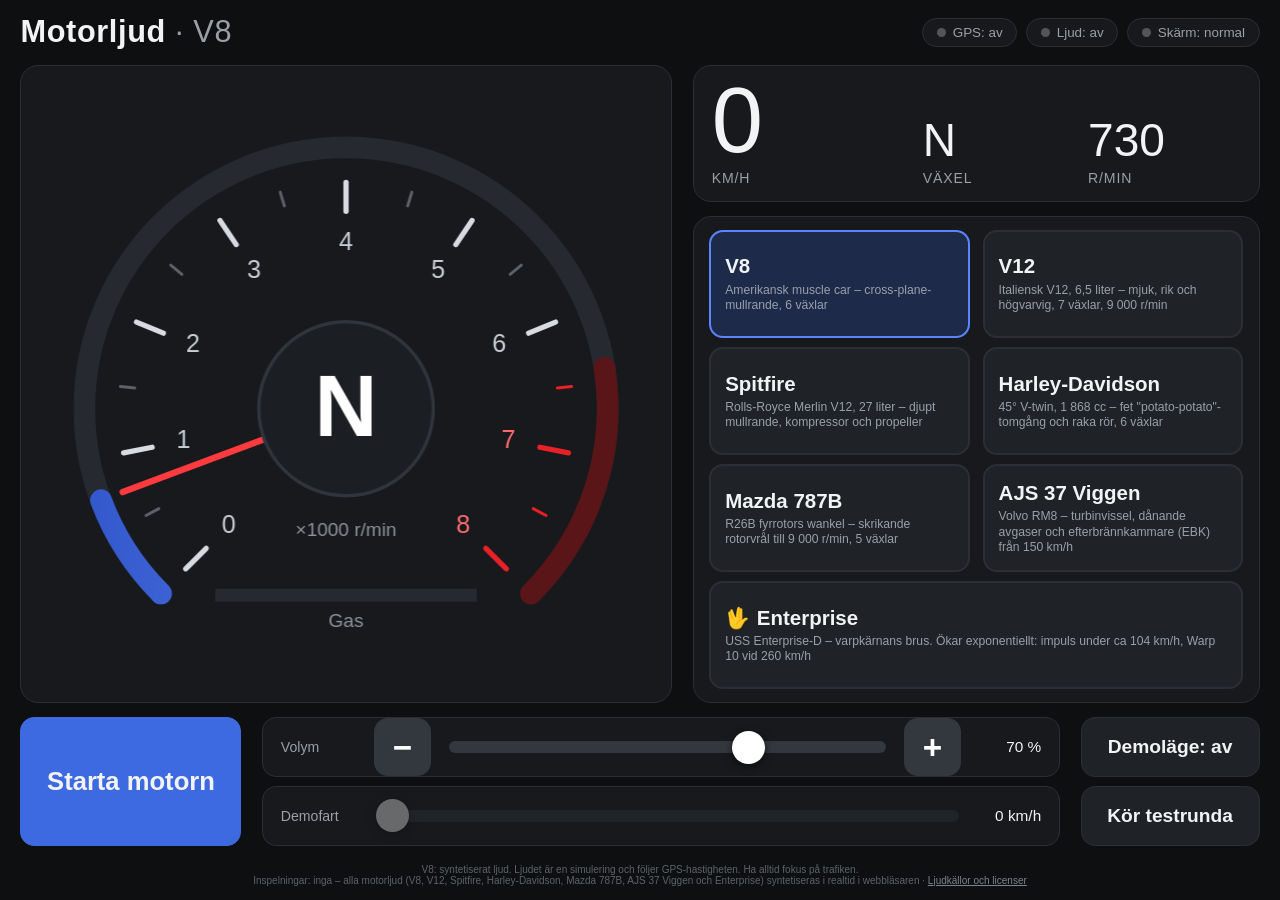
==== commit 22244092: "Motorljud v2: ny V12, Harley, AJS 37 Viggen, Mazda 787B, bättre Spitfire, exponentiell Enterprise, 2" ====
--- a/index.html
+++ b/index.html
@@ -87,7 +87,7 @@
     .mid{font-size:clamp(20px,7vh,36px)}
     .lbl{font-size:10px;margin-top:2px}
     .engines{grid-template-columns:repeat(3,1fr);gap:5px;padding:6px}
-    .eng.wide{grid-column:auto}
+    .eng.wide{grid-column:1 / -1}
     .eng{padding:4px 8px;border-radius:10px;border-width:2px}
     .eng b{font-size:clamp(12px,3.6vh,16px)}
     .eng small{display:none}
@@ -142,7 +142,7 @@
     <button class="btn start" id="startBtn">Starta motorn</button>
     <div class="rows">
       <div class="ctrl"><label for="vol">Volym</label><button type="button" class="vbtn" id="volDown" aria-label="Sänk volymen">−</button><input type="range" id="vol" min="0" max="100" step="5" value="70"><button type="button" class="vbtn" id="volUp" aria-label="Höj volymen">+</button><span class="val" id="volV">70 %</span></div>
-      <div class="ctrl"><label for="demoSpd">Demofart</label><input type="range" id="demoSpd" min="0" max="201" value="0" disabled><span class="val" id="demoV">0 km/h</span></div>
+      <div class="ctrl"><label for="demoSpd">Demofart</label><input type="range" id="demoSpd" min="0" max="260" value="0" disabled><span class="val" id="demoV">0 km/h</span></div>
     </div>
     <div class="side">
       <button class="btn toggle" id="demoBtn">Demoläge: av</button>
@@ -158,6 +158,8 @@
 "use strict";
 /*ENGINES-START*/
 // Motorer. gears = km/h per 1000 r/min i varje växel. Vinklar = tändvinklar (grader) i arbetscykeln.
+// Fartområde: 0–260 km/h (MAX_KMH). Alla växellådor och kurvor är anpassade så att 260 km/h nås under varvtalsgränsen.
+const MAX_KMH = 260;
 const ENGINES = {
   v8: {
     id:'v8', legacy:true, name:'V8', desc:'Amerikansk muscle car – cross-plane-mullrande, 6 växlar',
@@ -176,74 +178,92 @@
     turbo:null, fan:null, prop:null, tracks:0, wind:0, gain:1.8
   },
   v12: {
-    id:'v12', sample:'v12', smix:{bank:0.10,common:0.5,gain:1.0}, name:'V12', desc:'Mjuk och högvarvig italiensk V12 – 7 växlar, 8 700 r/min',
+    // Helt syntetiserad 65°-V12 (Ferrari/Lamborghini-karaktär): två bankar med var sitt avgassystem,
+    // små skillnader mellan cylindrarna (ger de "halva" motorordningarna = rikedom/rasp) och ett
+    // ordningslager (övertoner i 3:e, 6:e, 9:e, 12:e ordningen) som ger det rena, skrikande V12-tjutet på höga varv.
+    id:'v12', name:'V12', desc:'Italiensk V12, 6,5 liter – mjuk, rik och högvarvig, 7 växlar, 9 000 r/min',
     cylinders:12, cycleDeg:720,
     fire:[[0,0],[60,1],[120,0],[180,1],[240,0],[300,1],[360,0],[420,1],[480,0],[540,1],[600,0],[660,1]],
-    idle:950, redline:8700, launch:3000, inertia:0.045, flutter:0,
-    gears:[8.5,12.5,16.5,21,26,32,40], upCruise:2800, upFull:8300, down:1600, shiftTime:0.12, aRef:10,
-    pulseTau:0.0007, noiseMix:0.22, noiseTau:0.0025, variance:0.06, misfire:0,
+    cylAmp:[1,0.88,1.1,0.95,1.05,0.86,0.97,1.12,0.91,1.03,0.93,1.08],
+    idle:1000, redline:9000, launch:3200, inertia:0.04, flutter:0, jitter:0.003,
+    gears:[9,12.8,16.5,20.5,24.8,29.3,34.5], upCruise:3000, upFull:8700, down:1800, shiftTime:0.1, aRef:10,
+    pulseTau:0.0006, noiseMix:0.16, noiseTau:0.002, variance:0.05, misfire:0,
     knock:0, knockFreq:3000,
-    banks:2, bankDetune:1.03,
-    res:[[175,1.0,1.0],[520,1.6,0.75],[1350,2.2,0.5],[2700,3,0.28]], direct:0.3,
-    pipeMs:5, pipeFb:-0.4, pipeDamp:0.25,
-    lpLow:1800, lpHigh:9500, driveLow:1.2, driveHigh:2.8,
-    pops:0.025, popMinRpm:3500, intake:0.16, intakeFc:1400, mech:0.03, mechFreq:3800,
-    turbo:null, fan:null, prop:null, tracks:0, wind:0, gain:1.8
+    banks:2, bankDetune:1.04,
+    res:[[150,1.0,1.2],[320,1.4,1.0],[620,1.6,0.9],[1250,2.0,0.6],[2500,2.5,0.32],[4200,3,0.12]], direct:0.3,
+    pipeMs:4, pipeFb:-0.35, pipeDamp:0.25,
+    lpLow:1800, lpHigh:8500, driveLow:1.3, driveHigh:3.0,
+    pops:0.05, popMinRpm:3500, intake:0.2, intakeFc:1600, mech:0.02, mechFreq:3800,
+    orders:{list:[[1.5,0.10],[3,0.55],[4.5,0.14],[6,1],[7.5,0.1],[9,0.45],[12,0.6],[15,0.18],[18,0.28],[24,0.14]], gain:0.1, fmax:7500, lo:0.35},
+    turbo:null, fan:null, prop:null, tracks:0, wind:0, gain:1.7
   },
   merlin: {
-    id:'merlin', legacy:true, name:'Spitfire', desc:'Rolls-Royce Merlin V12, 27 liter – kompressor och propeller',
+    // Rolls-Royce Merlin 66: 60°-V12, 27 liter, korta avgasstubbar (varje cylinder hörs), tvåstegskompressor,
+    // fyrbladig propeller (utväxling 0,477). Varvtalet stiger mjukt med farten (650 -> ca 2 950 r/min vid 260 km/h).
+    id:'merlin', name:'Spitfire', desc:'Rolls-Royce Merlin V12, 27 liter – djupt mullrande, kompressor och propeller',
     cylinders:12, cycleDeg:720, mode:'prop',
     fire:[[0,0],[60,1],[120,0],[180,1],[240,0],[300,1],[360,0],[420,1],[480,0],[540,1],[600,0],[660,1]],
-    idle:650, redline:3000, cruise:2650, inertia:0.18, flutter:0,
+    cylAmp:[1,0.86,1.1,0.92,1.04,0.88,1.08,0.95,0.9,1.06,0.93,1.0],
+    idle:650, redline:3000, cruise:2850, inertia:0.22, flutter:0, jitter:0.006,
     gears:[1], upCruise:0, upFull:0, down:0, shiftTime:0, aRef:8,
-    pulseTau:0.0013, noiseMix:0.5, noiseTau:0.003, variance:0.14, misfire:0.01,
-    knock:0.06, knockFreq:1800,
+    pulseTau:0.0016, noiseMix:0.42, noiseTau:0.0032, variance:0.12, misfire:0.008,
+    knock:0.03, knockFreq:1700,
     banks:2, bankDetune:1.05,
-    res:[[110,1.0,1.0],[330,1.6,0.75],[1050,2.4,0.45],[2300,3,0.15]], direct:0.4,
-    pipeMs:3, pipeFb:-0.3, pipeDamp:0.3,
-    lpLow:1400, lpHigh:7000, driveLow:2.0, driveHigh:4.2,
-    pops:0.05, popMinRpm:1500, intake:0.08, intakeFc:900, mech:0.035, mechFreq:2100,
-    // tvåstegskompressor: mekaniskt driven -> tonhöjd direkt proportionell mot varvtalet
-    turbo:{type:'sc', fmin:0, fk:0.62, gain:0.05, whoosh:0.03},
-    fan:null, prop:{blades:4, reduction:0.477, gain:0.18}, tracks:0, wind:0.10, gain:1.5
-  },
-  strv122: {
-    id:'strv122', legacy:true, name:'Stridsvagn 122', desc:'MTU MB 873 V12-diesel, 47,6 liter, 1500 hk – turbovissel och tunga band, 4 växlar',
-    cylinders:12, cycleDeg:720,
-    fire:[[0,0],[60,1],[120,0],[180,1],[240,0],[300,1],[360,0],[420,1],[480,0],[540,1],[600,0],[660,1]],
-    idle:700, redline:2600, launch:1200, inertia:0.26, flutter:0,
-    // Verklig toppfart ca 72 km/h – utväxlingen är sträckt så att den följer bilens fart
-    gears:[11,19,33,55,80], upCruise:2100, upFull:2450, down:1000, shiftTime:0.6, aRef:6,
-    pulseTau:0.0019, noiseMix:0.3, noiseTau:0.004, variance:0.08, misfire:0,
-    knock:0.32, knockFreq:2900,
-    banks:2, bankDetune:1.04,
-    res:[[68,1.0,1.0],[200,1.5,0.6],[540,2.0,0.3],[1300,3,0.1]], direct:0.2,
-    pipeMs:12, pipeFb:-0.5, pipeDamp:0.4,
-    lpLow:650, lpHigh:3000, driveLow:1.4, driveHigh:3.0,
-    pops:0, popMinRpm:99999, intake:0.12, intakeFc:500, mech:0.03, mechFreq:1700,
-    turbo:{type:'turbo', fmin:900, fmax:4300, gain:0.06, whoosh:0.05, up:1.3, down:2.2},
-    fan:{k:0.95, q:6, gain:0.04}, prop:null, tracks:0.22, wind:0, gain:2.0
-  },
-  busa: {
-    id:'busa', name:'Hayabusa', desc:'Suzuki Hayabusa 1340 cc rak fyra – skrikig motorcykel, 6 växlar, 11 000 r/min',
-    cylinders:4, cycleDeg:720,
-    // Rak fyra, tändföljd 1-2-4-3 med jämna 180° – gemensam 4-in-1-avgas
-    fire:[[0,0],[180,0],[360,0],[540,0]],
-    idle:1150, redline:11000, launch:3500, inertia:0.03, flutter:0,
-    gears:[11.5,15,18.5,21.5,24,26.5], upCruise:4200, upFull:10500, down:2500, shiftTime:0.08, aRef:12,
-    pulseTau:0.0006, noiseMix:0.42, noiseTau:0.0022, variance:0.1, misfire:0, jitter:0.006,
-    knock:0, knockFreq:3500,
+    res:[[70,1.0,1.2],[145,1.3,0.9],[310,1.8,0.35],[720,2.4,0.18],[1700,3,0.06]], direct:0.35,
+    pipeMs:2.2, pipeFb:-0.25, pipeDamp:0.3,
+    lpLow:900, lpHigh:4800, driveLow:1.8, driveHigh:3.6,
+    pops:0.06, popMinRpm:1400, intake:0.06, intakeFc:800, mech:0.03, mechFreq:2100,
+    orders:{list:[[0.5,0.45],[1,0.45],[1.5,0.4],[3,1],[4.5,0.3],[6,0.45],[9,0.14],[12,0.08]], gain:0.12, fmax:1500, lo:0.5},
+    turbo:{type:'sc', fmin:0, fk:0.62, gain:0.035, whoosh:0.025},
+    fan:null, prop:{blades:4, reduction:0.477, gain:0.24}, tracks:0, wind:0.10, gain:1.5
+  },
+  harley: {
+    // 45°-V-twin (Milwaukee-Eight 114, 1 868 cc), gemensam vevtapp: tändning vid 0° och 315° -> 315°/405°-mellanrum
+    // = det klassiska ojämna "potato-potato". Tungt svänghjul (varvtalet pulserar inom varje arbetscykel), raka rör.
+    id:'harley', name:'Harley-Davidson', desc:'45° V-twin, 1 868 cc – fet "potato-potato"-tomgång och raka rör, 6 växlar',
+    cylinders:2, cycleDeg:720,
+    fire:[[0,0],[315,0]], cylAmp:[1,0.8],
+    idle:760, redline:5600, launch:1700, inertia:0.12, flutter:0.1, jitter:0.012,
+    gears:[13,19,26,34,43,53], upCruise:2300, upFull:5100, down:1250, shiftTime:0.38, aRef:10,
+    pulseTau:0.0034, noiseMix:0.42, noiseTau:0.006, variance:0.16, misfire:0,
+    knock:0.06, knockFreq:1400,
     banks:1, bankDetune:1,
-    res:[[115,1.1,0.7],[480,1.8,1.0],[1250,2.4,0.6],[3000,3,0.3]], direct:0.3,
-    pipeMs:4, pipeFb:-0.45, pipeDamp:0.25,
-    lpLow:1600, lpHigh:10000, driveLow:1.4, driveHigh:3.6,
-    pops:0.05, popMinRpm:4000, intake:0.28, intakeFc:1900, mech:0.03, mechFreq:4200,
-    turbo:null, fan:null, prop:null, tracks:0, wind:0.05, gain:2.0
+    res:[[52,1.2,1.0],[115,1.6,0.85],[240,2.0,0.5],[600,2.5,0.2],[1500,3,0.06]], direct:0.22,
+    pipeMs:13, pipeFb:-0.35, pipeDamp:0.5,
+    lpLow:650, lpHigh:4200, driveLow:1.9, driveHigh:4.2,
+    pops:0.12, popMinRpm:1700, intake:0.08, intakeFc:600, mech:0.03, mechFreq:1900,
+    turbo:null, fan:null, prop:null, tracks:0, wind:0.04, gain:2.0
+  },
+  mazda787b: {
+    // R26B fyrrotors wankel, 2,6 liter, Le Mans 1991. Varje rotor tänder en gång per excenteraxelvarv -> 4 pulser/varv,
+    // jämnt fördelade = slätt, gällt skrik utan V-motorns mullrande. Perifera insugsportar -> ojämn, "brappig" tomgång.
+    id:'mazda787b', name:'Mazda 787B', desc:'R26B fyrrotors wankel – skrikande rotorvrål till 9 000 r/min, 5 växlar',
+    cylinders:4, cycleDeg:360,
+    fire:[[0,0],[90,0],[180,0],[270,0]], cylAmp:[1,0.9,1.06,0.94],
+    idle:1500, redline:9000, launch:4000, inertia:0.035, flutter:0, jitter:0.01,
+    gears:[11,15.5,20.5,25.5,31], upCruise:4600, upFull:8800, down:3300, shiftTime:0.09, aRef:12,
+    pulseTau:0.0004, noiseMix:0.5, noiseTau:0.0016, variance:0.14, misfire:0.16,
+    knock:0, knockFreq:3000,
+    banks:1, bankDetune:1,
+    res:[[200,1.2,0.5],[620,1.4,1.0],[1500,2.0,0.85],[3200,2.5,0.5],[5600,3,0.25]], direct:0.4,
+    pipeMs:3, pipeFb:-0.35, pipeDamp:0.2,
+    lpLow:2400, lpHigh:14000, driveLow:1.6, driveHigh:4.0,
+    pops:0.1, popMinRpm:4000, intake:0.24, intakeFc:2500, mech:0.025, mechFreq:4500,
+    orders:{list:[[1,0.12],[2,0.15],[4,1],[8,0.55],[12,0.3],[16,0.15]], gain:0.08, fmax:8000, lo:0.3},
+    turbo:null, fan:null, prop:null, tracks:0, wind:0, gain:1.7
+  },
+  viggen: {
+    // Volvo RM8 (dubbelströmsmotor) med efterbrännkammare. "Varvtal" = högtrycksrotorns varvtal i %.
+    // Turbinvisslingen stiger med farten; efterbrännkammaren tänds i tre steg vid högre fart.
+    id:'viggen', mode:'jet', name:'AJS 37 Viggen', desc:'Volvo RM8 – turbinvissel, dånande avgaser och efterbrännkammare (EBK) från 150 km/h',
+    idle:55, redline:103, inertia:1.1, gain:1.6, aRef:10,
+    ab:[150,190,225], abHyst:10
   },
   enterprise: {
     // Helt syntetiserat "varpkärnebrus" (inget inspelat ljud). Ingen växellåda: "varvtal" = warpnivå (0–1 impuls, 1–10 warp).
-    id:'enterprise', mode:'warp', name:'🖖 Enterprise', desc:'USS Enterprise-D – varpkärnans brus. Impuls under 110 km/h, därefter Warp 1–10 (+1 per 10 km/h)',
-    idle:0, redline:10.5, inertia:0.6, gain:1.0
+    // Nivån ökar exponentiellt med farten: lv = 10·(e^(v/75)−1)/(e^(255/75)−1) -> Warp 1 vid ca 104 km/h, Warp 10 vid 255–260 km/h.
+    id:'enterprise', mode:'warp', name:'🖖 Enterprise', desc:'USS Enterprise-D – varpkärnans brus. Ökar exponentiellt: impuls under ca 104 km/h, Warp 10 vid 260 km/h',
+    idle:0, redline:10.5, inertia:0.6, gain:1.0, warpTau:75
   }
 };
 /*ENGINES-END*/
@@ -350,7 +370,11 @@
     setConfig(c){
       const sr=this.sr; this.cfg=c; this.smp=(c.sample&&this.samplers[c.sample])||null;
       if(c.mode==='warp'){ this.initWarp(); return; }
+      if(c.mode==='jet'){ this.initJet(); return; }
       this.fire=c.fire.map(f=>[f[0]/c.cycleDeg,f[1]]);
+      // statiska skillnader mellan cylindrarna (ger halva motorordningar) – används inte av V8
+      this.cylAmp=c.cylAmp||null;
+      if(c.orders){ const m=c.orders.list.length; this.ordPh=new Float64Array(m); this.ordAm=new Float32Array(m).fill(1); this.ordG=new Float32Array(m); }
       this.banks=[];
       for(let b=0;b<c.banks;b++){
         const det = b===0?1:c.bankDetune;
@@ -384,14 +408,14 @@
     processWarp(L,R,n){
       const sr=this.sr, c=this.cfg, P=this.wP;
       const tgt=Math.max(0,Math.min(10,this.tRpm||0));
-      // warpnivå: tonen glider mjukt upp/ned till nästa steg
+      // warpnivå: följer farten kontinuerligt (exponentiell kurva beräknas i Sim) – inget hoppljud
       const W=tgt>=1?Math.floor(tgt+1e-6):0;
       this.wW=W;
-      const tau = tgt>this.wl ? 0.45 : 1.6;
+      const tau = tgt>this.wl ? 0.35 : 1.2;
       this.wl+=(tgt-this.wl)*(1-Math.exp(-n/(tau*sr)));
       const lv=this.wl, warp=Math.min(1,lv/10);
       // grundton: 41 Hz vid stillastående impuls, ca +1 halvton per warpsteg
-      const f0=41*Math.pow(2,lv/12);
+      const f0=41*Math.pow(2,lv*1.5/12);
       const amp=lv<1 ? 0.30+0.07*lv : 0.38+0.055*lv;
       const thR=0.42+0.07*lv, thD=0.22+0.02*Math.min(lv,6);
       const shG=0.012+0.010*lv, nG=0.10+0.018*lv, rumG=0.5+0.05*lv;
@@ -421,10 +445,59 @@
         R[i]=Math.tanh(or*amp*1.3*(c.gain||1))*this.fade;
       }
     }
-    setParams(p){ if(p.rpm!=null)this.tRpm=p.rpm; if(p.load!=null)this.tLoad=p.load; if(p.speed!=null)this.speed=p.speed; if(p.on!=null)this.on=p.on; }
+    // ---------- AJS 37 Viggen: syntetiserad Volvo RM8 med efterbrännkammare ----------
+    initJet(){
+      const sr=this.sr;
+      this.jN=0; this.jAb=0; this.jStage=0; this.jLight=0; this.jT=0;
+      this.jF1=[bp(1500,14,sr),bp(1500,14,sr)]; this.jF2=[bp(5000,18,sr),bp(5000,18,sr)];
+      this.jRo=[[0,0],[0,0]]; this.jRu=[0,0]; this.jAbLp=[[0,0],[0,0]]; this.jCr=bp(1100,0.8,sr); this.jCrEnv=0;
+      this.jPh=new Float64Array(4); this.jDc=[[0,0],[0,0]]; this.jMod=0; this.ab=this.ab||0;
+    }
+    processJet(L,R,n){
+      const sr=this.sr, c=this.cfg, dt=1/sr;
+      const tgt=Math.max(0,Math.min(1.08,((this.tRpm||c.idle)-c.idle)/(100-c.idle)));
+      this.jN+=(tgt-this.jN)*(1-Math.exp(-n/((tgt>this.jN?1.3:2.0)*sr)));
+      const st=Math.max(0,Math.min(3,this.ab|0));
+      if(st>this.jStage && this.on) this.jLight=Math.max(this.jLight, this.jStage===0?1:0.55); // tändning av EBK: dovt "dunk"
+      this.jStage=st;
+      const abT=st/3; this.jAb+=(abT-this.jAb)*(1-Math.exp(-n/((abT>this.jAb?0.4:0.9)*sr)));
+      const N=this.jN, ab=this.jAb;
+      const f1=1800+2600*N, f2=Math.min(8000,1.9*f1+1200);
+      bpCoef(this.jF1[0],f1,14,sr); bpCoef(this.jF1[1],f1*1.004,14,sr); bpCoef(this.jF2[0],f2,18,sr); bpCoef(this.jF2[1],f2*0.997,18,sr);
+      const whA=0.24+0.12*N, toneA=0.04+0.05*N*N;
+      const roA=0.25+1.1*Math.pow(N,2), kRo=onePoleK(350+2000*N,sr);
+      const ruA=0.4+0.6*N*N+0.8*ab, kRu=onePoleK(85,sr);
+      const abA=1.2*ab, kAb=onePoleK(260+160*ab,sr), crRate=ab*(50+40*N)/sr;
+      const fadeTarget=this.on?1:0, kF=1-Math.exp(-1/(0.25*sr)), kM=onePoleK(3,sr);
+      const P=this.jPh;
+      for(let i=0;i<n;i++){
+        this.fade+=(fadeTarget-this.fade)*kF;
+        P[0]+=f1*dt; P[1]+=f2*dt; P[2]+=38*dt; if(P[0]>1e6)P[0]-=1e6; if(P[1]>1e6)P[1]-=1e6; if(P[2]>1e6)P[2]-=1e6;
+        this.jMod+=(this.rnd()-this.jMod)*kM;
+        const tone=toneA*(Math.sin(TAU*P[0])+0.35*Math.sin(TAU*P[1]))*(1+2*this.jMod);
+        // efterbrännkammarens knaster
+        if(this.rnd()*0.5+0.5<crRate) this.jCrEnv=Math.max(this.jCrEnv,0.5+0.5*(this.rnd()*0.5+0.5));
+        const cr=run(this.jCr,this.rnd()*this.jCrEnv)*0.9*ab; this.jCrEnv*=0.996;
+        let th=0; if(this.jLight>1e-4){ th=this.jLight*(Math.sin(TAU*P[2])*1.1+this.rnd()*0.25); this.jLight*=Math.exp(-1/(0.38*sr)); }
+        const out=[0,0];
+        for(let s=0;s<2;s++){
+          const nz=this.rnd(), nz2=this.rnd();
+          const wh=run(this.jF1[s],nz)*whA*3+run(this.jF2[s],nz2)*whA*0.9;
+          const R0=this.jRo[s]; R0[0]+=(nz-R0[0])*kRo; R0[1]+=(R0[0]-R0[1])*kRo;
+          this.jRu[s]+=(nz2-this.jRu[s])*kRu;
+          const A=this.jAbLp[s]; A[0]+=(nz-A[0])*kAb; A[1]+=(A[0]-A[1])*kAb;
+          let v=wh+tone+R0[1]*roA*(1+0.5*this.jMod)*2.2+this.jRu[s]*ruA*2.5+A[1]*abA*3.2+cr+th;
+          const D=this.jDc[s]; const y=v-D[0]+0.997*D[1]; D[0]=v; D[1]=y;
+          out[s]=Math.tanh(y*1.1*(c.gain||1))*this.fade;
+        }
+        L[i]=out[0]; R[i]=out[1];
+      }
+    }
+    setParams(p){ if(p.rpm!=null)this.tRpm=p.rpm; if(p.load!=null)this.tLoad=p.load; if(p.speed!=null)this.speed=p.speed; if(p.on!=null)this.on=p.on; if(p.ab!=null)this.ab=p.ab; }
     process(L,R,n){
       const c=this.cfg; if(!c){ for(let i=0;i<n;i++){L[i]=0;R[i]=0;} return; }
       if(c.mode==='warp'){ this.processWarp(L,R,n); return; }
+      if(c.mode==='jet'){ this.processJet(L,R,n); return; }
       const sr=this.sr, banks=this.banks, nb=banks.length, fire=this.fire, nf=fire.length;
       const rng=c.redline-c.idle;
       // blockvisa parametrar
@@ -448,6 +521,11 @@
       const kSw=1-Math.exp(-1/(0.35*sr)), swT=smp?1:0;
       const sfc=1800+11000*Math.min(1,(1-ln0)*(0.55+0.45*lp0+0.3*rN0)); const kS=onePoleK(sfc,sr);
       const sLvl=(SM.gain||1)*(0.62+0.38*lp0)*(1-0.4*ln0);
+      // ordningslager (motorordningar som rena deltoner): amplituder per block
+      const OR=c.orders, nOr=OR?OR.list.length:0;
+      if(OR){ const lvO=OR.gain*((OR.lo||0.3)+(1-(OR.lo||0.3))*lp0)*(0.45+0.55*rN0)*(1-0.6*ln0);
+        for(let k=0;k<nOr;k++){ const f=OR.list[k][0]*this.rpm/60; const roll=f<OR.fmax?1:Math.max(0,1-(f-OR.fmax)/(0.4*OR.fmax));
+          this.ordAm[k]+= (1+0.3*this.rnd()-this.ordAm[k])*0.2; this.ordG[k]=OR.list[k][1]*roll*lvO*this.ordAm[k]*(f<25?f/25:1); } }
       for(let i=0;i<n;i++){
         this.rpm+=(this.tRpm-this.rpm)*this.kR;
         this.load+=(this.tLoad-this.load)*this.kL;
@@ -458,7 +536,7 @@
         let rpmI=this.rpm;
         if(c.flutter) rpmI*=1+c.flutter*Math.sin(TAU*(this.pos-0.15));
         // naturlig varvtalsoro (förbränningsvariationer cykel till cykel)
-        // (legacy = motorer som behåller den ursprungliga syntesen exakt: V8, Spitfire, Stridsvagn 122)
+        // (legacy = motor som behåller den ursprungliga syntesen exakt, bit för bit: V8)
         if(!c.legacy){
           if((i&63)===0){ this.jv=(this.jv||0)*0.92+this.rnd()*0.08; }
           rpmI*=1+(c.jitter!=null?c.jitter:0.004)*(this.jv||0)*4*(1.3-rN);
@@ -471,6 +549,7 @@
             const varScale=c.variance*(1+1.4*(1-rN));
             if(c.misfire && this.rnd()*0.5+0.5 < c.misfire*(1-rN)*(1-lp)) continue;
             let a=(0.5+0.5*lp)*(1-0.55*ln)*(1+varScale*this.rnd());
+            if(this.cylAmp) a*=this.cylAmp[k];
             const b=banks[fire[k][1]%nb];
             b.s1+=a*(1-this.cPulse); b.nEnv=Math.max(b.nEnv,a);
             if(c.knock) this.knockEnv=Math.max(this.knockEnv,a*c.knock*(0.6+0.6*lp));
@@ -501,6 +580,9 @@
           else if(b===0){ outL+=o; outR+=o*0.55; } else { outR+=o; outL+=o*0.55; }
         }
         let common=0;
+        if(nOr){ const base=rpmI/60/sr; let s=0; const ph=this.ordPh, gg=this.ordG;
+          for(let k=0;k<nOr;k++){ let p=ph[k]+OR.list[k][0]*base; if(p>=1)p-=Math.floor(p); ph[k]=p; s+=gg[k]*Math.sin(TAU*p); }
+          common+=s; }
         // dieselknack / mekaniskt slag
         if(this.knockEnv>1e-5){ common+=run(this.knockBp,this.rnd()*this.knockEnv)*1.2; this.knockEnv*=this.dKnock; }
         // baksmälla
@@ -532,7 +614,7 @@
           this.propLp+=(pulse-this.propLp)*this.kProp;
           common+=this.propLp*P.gain*(0.35+0.65*rN)*(0.6+0.6*lp)*3;
         }
-        if(c.wind){ this.windLp+=(this.rnd()-this.windLp)*this.kWind; common+=this.windLp*c.wind*Math.min(1,this.speed/120)*3; }
+        if(c.wind){ this.windLp+=(this.rnd()-this.windLp)*this.kWind; common+=this.windLp*c.wind*Math.min(1,this.speed/(c.legacy?120:220))*3; }
         // larvband
         if(c.tracks && spdMs>0.3){
           this.trackPh+=spdMs/0.184/sr*0.5;
@@ -729,7 +811,7 @@
   }
 };
 // testrunda: [tid s, km/h]
-const TRIP=[[0,0],[3,0],[14,70],[20,70],[24,45],[34,110],[44,110],[52,30],[56,30],[63,0],[68,0]];
+const TRIP=[[0,0],[3,0],[14,70],[20,70],[24,45],[34,110],[44,110],[58,260],[64,260],[78,110],[84,30],[88,30],[95,0],[100,0]];
 function tripProfile(t){
   if(t>=TRIP[TRIP.length-1][0]) return -1;
   for(let i=1;i<TRIP.length;i++){ if(t<=TRIP[i][0]){ const [t0,v0]=TRIP[i-1],[t1,v1]=TRIP[i]; return v0+(v1-v0)*(t-t0)/(t1-t0);} }
@@ -739,7 +821,7 @@
 /* ===================== Drivlina: växellåda och varvtal ===================== */
 const Sim = {
   E:null, v:0, a:0, gear:0, rpm:0, rpmT:0, load:0, shiftUntil:0, lastShift:-9, shiftKind:'', disp:0, limT:0,
-  setEngine(E){ this.E=E; this.warp=0; this.gear=0; this.rpm=E.idle; this.rpmT=E.idle; this.disp=E.idle; this.lastShift=-9; this.shiftUntil=0; },
+  setEngine(E){ this.E=E; this.warp=0; this.ab=0; this.gear=0; this.rpm=E.idle; this.rpmT=E.idle; this.disp=E.idle; this.lastShift=-9; this.shiftUntil=0; },
   step(dt, src, now){
     const E=this.E;
     this.v += (src.v-this.v)*Math.min(1,dt/0.35);
@@ -751,20 +833,36 @@
     load=Math.max(-1,Math.min(1,load));
     let rpmT, gearLbl;
     if(E.mode==='warp'){
-      // Impuls under 110 km/h, Warp 1 vid 110, +1 per 10 km/h, Warp 10 från 200 km/h. 2 km/h hysteres nedåt.
-      const lvlAt=s=> s>=110 ? Math.min(10,Math.floor((s-110)/10)+1) : 0;
-      let w=this.warp||0; const up=lvlAt(v);
-      if(up>w) w=up; else if(lvlAt(v+2)<w) w=lvlAt(v+2);
+      // Exponentiell kurva: nivå = 10·(e^(v/τ)−1)/(e^(260/τ)−1). Impuls under nivå 1 (ca 104 km/h), Warp 10 från 255 km/h (så att 260 säkert ger Warp 10).
+      const tau=E.warpTau||75, lvAt=s=>Math.min(10,10*(Math.exp(Math.max(0,s)/tau)-1)/(Math.exp((MAX_KMH-5)/tau)-1));
+      const lv=lvAt(v);
+      let w=this.warp||0; const up=lv>=1?Math.floor(lv+1e-6):0;
+      if(up>w) w=up; else { const dn=lvAt(v+2); const d2=dn>=1?Math.floor(dn+1e-6):0; if(d2<w) w=d2; } // 2 km/h hysteres nedåt
       this.warp=w;
-      rpmT = w>=1 ? w : 0.85*Math.min(1,v/110);
+      rpmT = lv;
       gearLbl = w>=1 ? 'Warp '+w : 'Impuls';
       this.rpmT=rpmT; this.load=0;
       this.disp+=(rpmT-this.disp)*Math.min(1,dt/E.inertia);
       return {rpm:rpmT, load:0, speed:v, gearLbl, warp:w};
     }
+    if(E.mode==='jet'){
+      // Varvtal (% av max) stiger med farten, lite extra vid acceleration. Efterbrännkammaren i tre steg med hysteres.
+      const n=Math.pow(Math.min(1,v/235),0.7);
+      rpmT=Math.min(E.redline,E.idle+(100-E.idle)*n+3*Math.max(0,Math.min(1,load))*Math.min(1,v/30));
+      if(stopped) rpmT=E.idle;
+      let st=this.ab||0; const th=E.ab, hy=E.abHyst||10;
+      while(st<th.length && v>=th[st]) st++;
+      while(st>0 && v<th[st-1]-hy) st--;
+      this.ab=st;
+      gearLbl = stopped?'Tomgång':(st>0?'EBK '+st:'Torr');
+      this.rpmT=rpmT; this.load=load;
+      this.disp+=(rpmT-this.disp)*Math.min(1,dt/E.inertia);
+      return {rpm:rpmT, load, speed:v, gearLbl, ab:st};
+    }
     if(E.mode==='prop'){
-      const s=Math.min(1,v/50), ss=s*s*(3-2*s);
-      rpmT=E.idle+(E.cruise-E.idle)*ss+250*Math.max(0,Math.min(1,(v-50)/100))+180*Math.max(0,load)-150*Math.max(0,-load)*ss;
+      // varvtalet stiger mjukt och hela vägen till 260 km/h (snabbare i början, planar ut mot toppen)
+      const ss=(1-Math.exp(-v/110))/(1-Math.exp(-MAX_KMH/110)), s50=Math.min(1,v/50);
+      rpmT=E.idle+(E.cruise-E.idle)*Math.min(1,ss)+120*Math.max(0,load)*s50-140*Math.max(0,-load)*s50;
       rpmT=Math.min(E.redline,Math.max(E.idle,rpmT));
       gearLbl = stopped?'—':(load>0.5?'Full':(load<-0.2?'Glid':'Fart'));
     }else{
@@ -829,7 +927,7 @@
 function selectEngine(id){
   engineId=id; localStorage.setItem('motorljud.engine',id);
   [...ui.engines.children].forEach(b=>b.classList.toggle('sel',b.dataset.id===id));
-  const E=ENGINES[id]; ui.engTitle.textContent='· '+E.name; ui.gearLbl.textContent=E.mode==='prop'?'Läge':(E.mode==='warp'?'Fart':'Växel'); $('rpmLbl').textContent=E.mode==='warp'?'Kärneffekt':'r/min';
+  const E=ENGINES[id]; ui.engTitle.textContent='· '+E.name; ui.gearLbl.textContent=(E.mode==='prop'||E.mode==='jet')?'Läge':(E.mode==='warp'?'Fart':'Växel'); $('rpmLbl').textContent=E.mode==='warp'?'Kärneffekt':(E.mode==='jet'?'Varvtal':'r/min');
   document.body.classList.toggle('warp',E.mode==='warp');
   Sim.setEngine(E); tach.setup(E);
   if(Audio.ready){
@@ -846,6 +944,7 @@
   E:null, max:0, step:0, div:1000,
   setup(E){ this.E=E;
     if(E.mode==='warp'){ this.max=10; this.step=1; this.div=1; this.resize(); return; }
+    if(E.mode==='jet'){ this.max=110; this.step=10; this.div=1; this.resize(); return; }
     const steps=[50,100,200,250,500,1000]; const top=E.redline*1.1;
     this.step=steps.find(s=>top/s<=11)||1000; this.max=Math.ceil(top/this.step)*this.step;
     this.div = this.max>=5000?1000:100; this.resize(); },
@@ -878,9 +977,9 @@
     g.strokeStyle='#ff3b40'; g.lineWidth=R*0.022; g.beginPath(); g.moveTo(cx-Math.cos(A)*R*0.08,cy-Math.sin(A)*R*0.08); g.lineTo(cx+Math.cos(A)*R*0.82,cy+Math.sin(A)*R*0.82); g.stroke();
     g.fillStyle='#1b1e22'; g.beginPath(); g.arc(cx,cy,R*0.3,0,Math.PI*2); g.fill();
     g.strokeStyle='#30353c'; g.lineWidth=R*0.012; g.stroke();
-    g.fillStyle='#fff'; g.font='600 '+Math.round(R*0.3)+'px Helvetica, Arial, sans-serif'; g.fillText(gear,cx,cy+R*0.01);
+    g.fillStyle='#fff'; g.font='600 '+Math.round(R*(String(gear).length>3?0.13:(String(gear).length>2?0.2:0.3)))+'px Helvetica, Arial, sans-serif'; g.fillText(gear,cx,cy+R*0.01);
     g.fillStyle='#8d939b'; g.font=Math.round(R*0.065)+'px Helvetica, Arial, sans-serif';
-    g.fillText('×'+this.div+' r/min',cx,cy+R*0.42);
+    g.fillText(E.mode==='jet'?'% varvtal':'×'+this.div+' r/min',cx,cy+R*0.42);
     // lastindikator
     const lw=R*0.9, lx=cx-lw/2, ly=cy+R*0.62, lh=R*0.045;
     g.fillStyle='#262a30'; g.fillRect(lx,ly,lw,lh);
@@ -913,7 +1012,7 @@
   if(warp) g.fillText('WARP',cx,cy+R*0.22);
   g.fillStyle='#8d939b'; g.font=Math.round(R*0.065)+'px Helvetica, Arial, sans-serif';
   g.fillText(warp?'Varpkärna aktiv':'Impulsmotorer',cx,cy+R*0.5);
-  g.fillText(warp?'+10 km/h = +1 warp':'Warp 1 vid 110 km/h',cx,cy+R*0.64);
+  g.fillText(warp?'Exponentiell ökning':'Warp 1 vid ca 105 km/h',cx,cy+R*0.64);
 };
 const TAU_UI=Math.PI*2;
 
@@ -969,14 +1068,15 @@
   const nowMs=performance.now(), dt=Math.min(0.1,(nowMs-lastT)/1000); lastT=nowMs; const now=nowMs/1000;
   const src = Demo.on ? Demo.step(dt) : (running ? Speed.estimate() : {v:0,a:0});
   const out = Sim.step(dt, src, now);
-  if(running && nowMs-lastSend>25){ Audio.send({p:{rpm:out.rpm,load:out.load,speed:out.speed}}); lastSend=nowMs; }
+  if(running && nowMs-lastSend>25){ Audio.send({p:{rpm:out.rpm,load:out.load,speed:out.speed,ab:out.ab}}); lastSend=nowMs; }
   window.__state={v:Sim.v,rpm:Sim.disp,rpmT:out.rpm,gear:out.gearLbl,load:out.load,engine:engineId,audio:Audio.mode||null,running};
   return out;
 }
 function render(out){
   ui.spd.textContent=Math.round(Sim.v);
   ui.gear.textContent=out.gearLbl;
-  if(Sim.E&&Sim.E.mode==='warp') ui.rpm.textContent=Math.round(Sim.disp>=1?25+7.5*Sim.disp:5+20*Sim.disp/0.85)+' %';
+  if(Sim.E&&Sim.E.mode==='jet') ui.rpm.textContent=Math.round(Sim.disp)+' %';
+  else if(Sim.E&&Sim.E.mode==='warp') ui.rpm.textContent=Math.round(Sim.disp>=1?25+7.5*Sim.disp:5+20*Sim.disp/0.85)+' %';
   else ui.rpm.textContent=(Math.round(Sim.disp/10)*10).toLocaleString('sv-SE');
   tach.draw(Sim.disp,out.gearLbl,Sim.load);
 }
@@ -985,9 +1085,9 @@
 (function frame(){ render(lastOut); requestAnimationFrame(frame); })();
 window.addEventListener('resize',()=>tach.resize());
 
-// Källor till inspelningarna (licens kontrollerad på respektive Wikimedia Commons-sida)
+// Inga inspelningar används längre – alla ljud syntetiseras
 const CREDITS = {
-  v12:'V12: Ferrari F50 – randomcarssounds (CC BY 3.0); Ferrari 599 GTB tomgång – CarSpotter (CC BY-SA 2.0). Övriga motorer, inklusive Enterprise, är helt syntetiserade'
+  all:'inga – alla motorljud (V8, V12, Spitfire, Harley-Davidson, Mazda 787B, AJS 37 Viggen och Enterprise) syntetiseras i realtid i webbläsaren'
 };
 function updateSrcInfo(){
   const E=ENGINES[engineId], el=$('srcInfo'); if(!el) return;
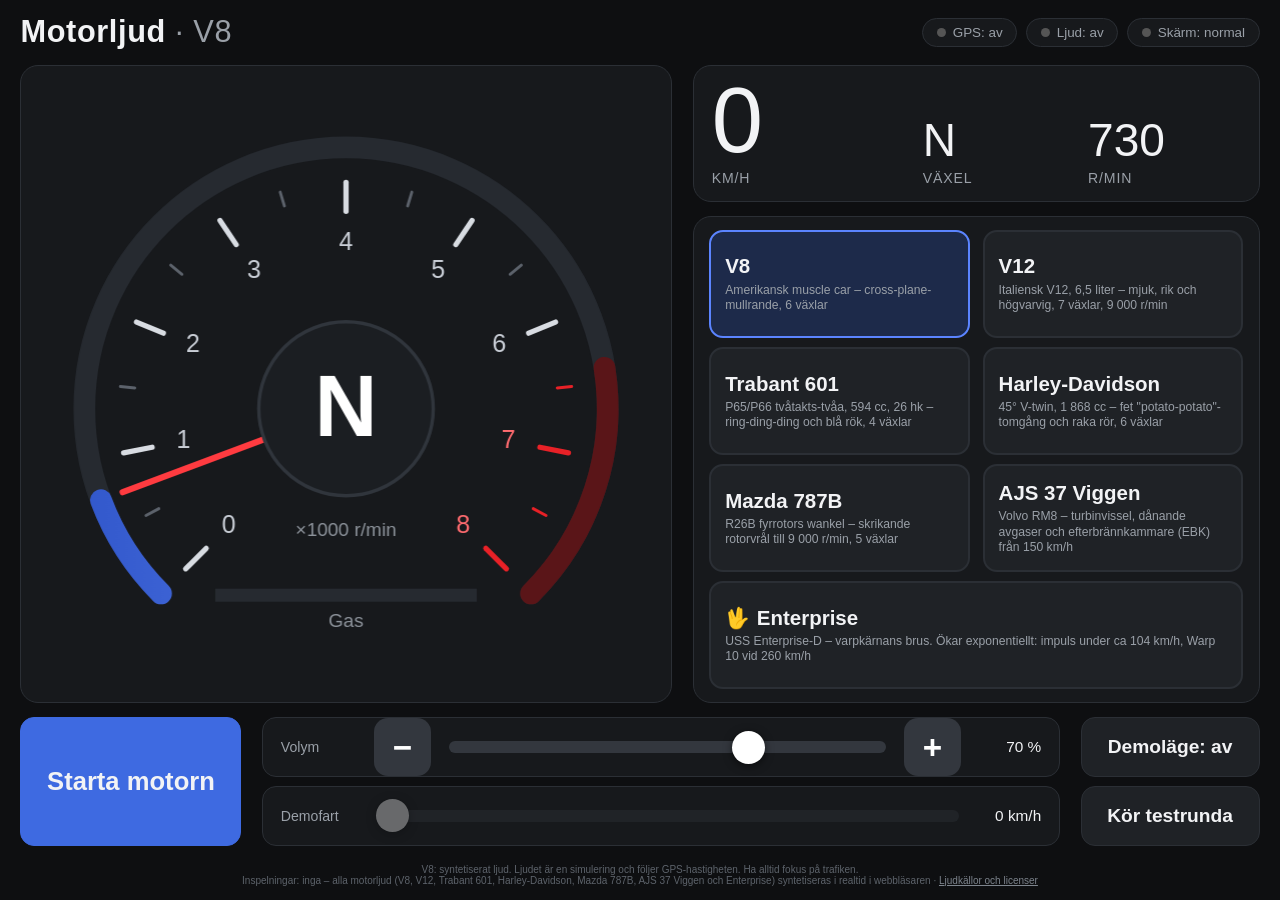
==== commit 501b6f40: "Byt Spitfire mot Trabant 601 (v6-ljud)" ====
--- a/index.html
+++ b/index.html
@@ -175,7 +175,7 @@
     pipeMs:9, pipeFb:-0.5, pipeDamp:0.35,
     lpLow:900, lpHigh:5200, driveLow:1.3, driveHigh:3.4,
     pops:0.07, popMinRpm:2200, intake:0.10, intakeFc:700, mech:0.025, mechFreq:2600,
-    turbo:null, fan:null, prop:null, tracks:0, wind:0, gain:1.8
+    turbo:null, fan:null, tracks:0, wind:0, gain:1.8
   },
   v12: {
     // Helt syntetiserad 65°-V12 (Ferrari/Lamborghini-karaktär): två bankar med var sitt avgassystem,
@@ -195,27 +195,43 @@
     lpLow:1800, lpHigh:8500, driveLow:1.3, driveHigh:3.0,
     pops:0.05, popMinRpm:3500, intake:0.2, intakeFc:1600, mech:0.02, mechFreq:3800,
     orders:{list:[[1.5,0.10],[3,0.55],[4.5,0.14],[6,1],[7.5,0.1],[9,0.45],[12,0.6],[15,0.18],[18,0.28],[24,0.14]], gain:0.1, fmax:7500, lo:0.35},
-    turbo:null, fan:null, prop:null, tracks:0, wind:0, gain:1.7
-  },
-  merlin: {
-    // Rolls-Royce Merlin 66: 60°-V12, 27 liter, korta avgasstubbar (varje cylinder hörs), tvåstegskompressor,
-    // fyrbladig propeller (utväxling 0,477). Varvtalet stiger mjukt med farten (650 -> ca 2 950 r/min vid 260 km/h).
-    id:'merlin', name:'Spitfire', desc:'Rolls-Royce Merlin V12, 27 liter – djupt mullrande, kompressor och propeller',
-    cylinders:12, cycleDeg:720, mode:'prop',
-    fire:[[0,0],[60,1],[120,0],[180,1],[240,0],[300,1],[360,0],[420,1],[480,0],[540,1],[600,0],[660,1]],
-    cylAmp:[1,0.86,1.1,0.92,1.04,0.88,1.08,0.95,0.9,1.06,0.93,1.0],
-    idle:650, redline:3000, cruise:2850, inertia:0.22, flutter:0, jitter:0.006,
-    gears:[1], upCruise:0, upFull:0, down:0, shiftTime:0, aRef:8,
-    pulseTau:0.0016, noiseMix:0.42, noiseTau:0.0032, variance:0.12, misfire:0.008,
-    knock:0.03, knockFreq:1700,
-    banks:2, bankDetune:1.05,
-    res:[[70,1.0,1.2],[145,1.3,0.9],[310,1.8,0.35],[720,2.4,0.18],[1700,3,0.06]], direct:0.35,
-    pipeMs:2.2, pipeFb:-0.25, pipeDamp:0.3,
-    lpLow:900, lpHigh:4800, driveLow:1.8, driveHigh:3.6,
-    pops:0.06, popMinRpm:1400, intake:0.06, intakeFc:800, mech:0.03, mechFreq:2100,
-    orders:{list:[[0.5,0.45],[1,0.45],[1.5,0.4],[3,1],[4.5,0.3],[6,0.45],[9,0.14],[12,0.08]], gain:0.12, fmax:1500, lo:0.5},
-    turbo:{type:'sc', fmin:0, fk:0.62, gain:0.035, whoosh:0.025},
-    fan:null, prop:{blades:4, reduction:0.477, gain:0.24}, tracks:0, wind:0.10, gain:1.5
+    turbo:null, fan:null, tracks:0, wind:0, gain:1.7
+  },
+  trabant: {
+    // Trabant 601, motor P65/P66: luftkyld tvåtakts radtvåa, 594,5 cc, 26 hk vid 4 200 r/min, kilremsdriven axialfläkt.
+    // Vevtapparna sitter 180° isär och en tvåtaktare tänder varje varv -> tändning var 180° = 2 pulser per varv (2·r/min/60 Hz).
+    // two = tvåtaktsmodell: dålig spolning på tomgång/låg last lämnar avgasrester i cylindern -> tändningen uteblir
+    // ("fyrtaktning", ibland 6-/8-taktning) och nästa tändning smäller hårdare. Varje puls får dessutom en tidsförskjutning
+    // och kraftig amplitudvariation (otakt), och portöppningen ger en Helmholtz-"plopp" runt 1 kHz.
+    // Avgassystemet (förljuddämpare + tunn plåtburk) modelleras som ihåligt rör (kamfilter) + smala burkresonanser 560–1500 Hz.
+    // Gaslyft: fler feltändningar och smällar/knaster. Fjärde växeln har frihjul (Freilauf): vid gaslyft rullar bilen och motorn går på tomgång.
+    // Verklig toppfart är ca 100–108 km/h; här är 4-växlad låda utdragen så att 260 km/h nås under varvtalsgränsen.
+    id:'trabant', name:'Trabant 601', desc:'P65/P66 tvåtakts-tvåa, 594 cc, 26 hk – ring-ding-ding och blå rök, 4 växlar',
+    cylinders:2, cycleDeg:360,
+    fire:[[0,0],[180,0]], cylAmp:[1,0.8],
+    idle:850, redline:4500, launch:2100, inertia:0.05, flutter:0.06, jitter:0.035,
+    gears:[12,22,37,60], upCruise:2700, upFull:4300, down:1350, shiftTime:0.5, aRef:9, freewheel:true,
+    // revDown: frikopplad motor (friläge, kopplingen nedtryckt vid växling, frihjul) varvar ner långsamt. Retardation (r/min per s)
+    // = a + x/tau + x²/k, x = varv över målvarvet (friktion + pumpförluster). Anpassad till referensinspelningen: en blipp till
+    // ca 1 500 r/min når halvvägs efter ca 1,3 s och tomgång efter ca 3 s. revDownCoupled: med kopplingen i följer varvet vägen mjukt.
+    revDown:{a:110, tau:4, k:8000}, revDownCoupled:0.15,
+    pulseTau:0.00035, noiseMix:0.22, noiseTau:0.0014, variance:0, misfire:0,
+    knock:0.1, knockFreq:1600,
+    banks:1, bankDetune:1,
+    res:[[110,1.0,0.35],[480,9,0.5],[670,10,0.55],[1130,8,1.6],[1380,8,1.5]], direct:0.35,
+    pipeMs:1.04, pipeFb:-0.5, pipeDamp:0.2,
+    lpLow:2500, lpHigh:4500, driveLow:1.6, driveHigh:3.2,
+    pops:0.3, popMinRpm:1300, intake:0.04, intakeFc:1200, mech:0.012, mechFreq:2400,
+    two:{scavBase:0.33, scavLoad:0.62, scavRpm:0.25, missThr:0.38, missK:1.4, missOver:0.35, missIdle:0.25, missLoad:0.22, missBoost:0.5, ampVar:0.6, tJit:0.22, tJitLoad:0.5,
+         hzF:1050, hzVar:0.12, hzQ:7, hzTau:0.0012, hzImp:4, hzGain:0.9,
+         weakIdle:0.6, raspF:2100, raspQ:1.2, raspTau:0.02, raspIdleX:1.0, raspG:0.32, raspLoad:0.6, floorF:1500, floorQ:0.7, floorG:0.03},
+    ring:{f:[1650,2550],q:14,gain:0.2,tau:0.004},
+    // plate = "plåtighet" under gas: tunna plåtmoder (oharmoniska, smala, ringer kort per puls), studs/skrammel från lös plåt
+    // (1–2 efterslag 2–7 ms efter pulsen) med asymmetrisk klippning, och en nasal burkton ~1,1 kHz. Allt skalas med last och varv,
+    // så tomgång (last 0) och gaslyft påverkas inte.
+    plate:{f:[1730,2270,2910,3320,4640], q:[28,32,26,30,24], tau:0.006, gain:0.9, imp:6, noise:0.2, rattle:0.6, clip:0.2,
+           nasF:1150, nasQ:2.5, nasG:0.9},
+    turbo:null, fan:{k:0.38, q:9, gain:0.008}, tracks:0, wind:0.05, gain:3.0
   },
   harley: {
     // 45°-V-twin (Milwaukee-Eight 114, 1 868 cc), gemensam vevtapp: tändning vid 0° och 315° -> 315°/405°-mellanrum
@@ -232,7 +248,7 @@
     pipeMs:13, pipeFb:-0.35, pipeDamp:0.5,
     lpLow:650, lpHigh:4200, driveLow:1.9, driveHigh:4.2,
     pops:0.12, popMinRpm:1700, intake:0.08, intakeFc:600, mech:0.03, mechFreq:1900,
-    turbo:null, fan:null, prop:null, tracks:0, wind:0.04, gain:2.0
+    turbo:null, fan:null, tracks:0, wind:0.04, gain:2.0
   },
   mazda787b: {
     // R26B fyrrotors wankel, 2,6 liter, Le Mans 1991. Varje rotor tänder en gång per excenteraxelvarv -> 4 pulser/varv,
@@ -250,7 +266,7 @@
     lpLow:2400, lpHigh:14000, driveLow:1.6, driveHigh:4.0,
     pops:0.1, popMinRpm:4000, intake:0.24, intakeFc:2500, mech:0.025, mechFreq:4500,
     orders:{list:[[1,0.12],[2,0.15],[4,1],[8,0.55],[12,0.3],[16,0.15]], gain:0.08, fmax:8000, lo:0.3},
-    turbo:null, fan:null, prop:null, tracks:0, wind:0, gain:1.7
+    turbo:null, fan:null, tracks:0, wind:0, gain:1.7
   },
   viggen: {
     // Volvo RM8 (dubbelströmsmotor) med efterbrännkammare. "Varvtal" = högtrycksrotorns varvtal i %.
@@ -389,10 +405,21 @@
       this.mechBp=bp(c.mechFreq,1.4,sr); this.intakeLp=0; this.kIn=onePoleK(c.intakeFc,sr);
       this.whPh=0; this.spool=0; this.whooshBp=bp(2400,0.9,sr);
       this.fanBp=bp(1000,c.fan?c.fan.q:5,sr);
-      this.propPh=0; this.propLp=0; this.kProp=onePoleK(500,sr); this.windLp=0; this.kWind=onePoleK(350,sr);
+      this.windLp=0; this.kWind=onePoleK(350,sr);
+      // klang från cylinderlameller/plåt (tvåtaktaren): högt Q, exciteras av varje tändning
+      this.ringF=c.ring?c.ring.f.map(f=>bp(f,c.ring.q,sr)):null; this.ringEnv=0; this.dRing=c.ring?Math.exp(-1/(c.ring.tau*sr)):0;
       this.trackPh=0; this.trackEnv=0; this.trackBp1=bp(820,7,sr); this.trackBp2=bp(2300,9,sr); this.trackLow=bp(160,1.5,sr); this.dTrack=Math.exp(-1/(0.012*sr));
+      if(c.two){ const T=c.two, nf=c.fire.length; this.tsRes=new Float32Array(nf).fill(0.5); this.tsPend=new Int32Array(nf).fill(-1); this.tsAmp=new Float32Array(nf); this.tsBoost=new Uint8Array(nf);
+        this.hzBp=bp(T.hzF,T.hzQ,sr); this.hzEnv=0; this.hzKick=0; this.dHz=Math.exp(-1/(T.hzTau*sr));
+        // rasp: brusig avgasskur per tändning (10–20 ms) + konstant mekaniskt/fläktbrus, går förbi lågpassfiltret
+        this.rpBp=bp(T.raspF||2500,T.raspQ||0.7,sr); this.rpEnv=0; this.dRp=Math.exp(-1/((T.raspTau||0.01)*sr)); this.flBp=bp(T.floorF||2000,T.floorQ||0.5,sr); }
+      this.nasBp=null; this.plF=null;
+      if(c.plate){ const P=c.plate; this.plF=P.f.map((f,i)=>bp(f,P.q[i],sr)); this.plEnv=0; this.plKick=0; this.dPl=Math.exp(-1/(P.tau*sr)); this.plReb=[-1,-1]; this.plRebA=[0,0];
+        this.nasBp=bp(P.nasF,P.nasQ,sr); }
+      this.plateOut=0;
       this.lp1=[0,0]; this.lp2=[0,0]; this.dcx=[0,0]; this.dcy=[0,0];
       this.kR=1-Math.exp(-1/(c.inertia*sr)); this.kL=1-Math.exp(-1/(0.06*sr));
+      if(c.revDown){ this.kRc=1-Math.exp(-1/((c.revDownCoupled||c.inertia)*sr)); }
       if(this.rpm<=0) this.rpm=c.idle;
       this.kLP=0.2; this.drive=1;
     }
@@ -493,7 +520,45 @@
         L[i]=out[0]; R[i]=out[1];
       }
     }
-    setParams(p){ if(p.rpm!=null)this.tRpm=p.rpm; if(p.load!=null)this.tLoad=p.load; if(p.speed!=null)this.speed=p.speed; if(p.on!=null)this.on=p.on; if(p.ab!=null)this.ab=p.ab; }
+    // ---------- Tvåtaktsmodell (Trabant): spolning, fyrtaktning, otakt ----------
+    twoFire(k,rN,lp,ln){
+      const c=this.cfg, T=c.two, u=()=>this.rnd()*0.5+0.5;
+      const scav=Math.min(0.97,T.scavBase+T.scavLoad*lp+T.scavRpm*rN);  // andel avgaser som spolas ut
+      const res=this.tsRes[k];
+      // extra bortfall: på tomgång (ibland två i rad) och under gas (fler på låga/mellanvarv, färre nära max)
+      const pIdle=(T.missIdle||0)*(1-lp)*(1-Math.min(1,ln*4))*(1-rN)*(res>T.missThr?1:0.35);
+      const pLoad=(T.missLoad||0)*Math.min(1,lp*2.5)*(1-0.65*rN);
+      const pMiss=Math.max(0,Math.min(0.92,Math.max(0,(res-T.missThr)*T.missK*(1-0.85*lp)+T.missOver*ln+pIdle)+pLoad));
+      const pop=()=>{ if(c.pops && ln>0.12 && this.rpm>c.popMinRpm && u()<c.pops*ln && !this.popPending){
+          this.popPending=1; this.popDelay=Math.floor(this.sr*(0.003+0.012*u())); this.popAmp=0.5+0.9*u(); } };
+      if(u()<pMiss){ // feltändning: en "död" takt som spolar ur cylindern -> nästa tändning blir ren och hård
+        this.tsRes[k]=res*(1-scav)*0.3; if(this.tsBoost) this.tsBoost[k]=1; pop(); return; }
+      let a=(0.5+0.5*lp)*(1-0.4*ln)*(0.5+0.95*(1-res))*Math.max(0.15,1+T.ampVar*this.rnd());
+      if(this.cylAmp) a*=this.cylAmp[k];
+      // tändningen efter ett bortfall smäller hårdare även under gas (färsk, outspädd laddning)
+      if(this.tsBoost && this.tsBoost[k]){ a*=1+(T.missBoost||0)*lp; this.tsBoost[k]=0; }
+      else if(T.weakIdle) a*=1-T.weakIdle*(1-lp)*(1-rN)*(1-Math.min(1,ln*4));  // på tomgång är de flesta tändningar svaga, smällen kommer efter bortfall
+      this.tsRes[k]=1-scav;
+      const per=this.sr*60/Math.max(300,this.rpm)/2;
+      this.tsPend[k]=Math.floor(u()*T.tJit*(1+(T.tJitLoad||0)*lp)*per); this.tsAmp[k]=a;
+      pop();
+    }
+    twoInject(k,lp){
+      const c=this.cfg, T=c.two, a=this.tsAmp[k], b=this.banks[0];
+      b.s1+=a*(1-this.cPulse); b.nEnv=Math.max(b.nEnv,a);
+      if(c.knock) this.knockEnv=Math.max(this.knockEnv,a*c.knock*(0.6+0.6*lp));
+      if(this.ringF) this.ringEnv=Math.max(this.ringEnv,a);
+      if(this.rpBp) this.rpEnv=Math.max(this.rpEnv,a);
+      // Helmholtz-puls när avgasporten öppnar (cylindervolym + port = "champagneflaska"), frekvensen varierar något per puls
+      bpCoef(this.hzBp,T.hzF*(1+T.hzVar*this.rnd())*(1+0.15*lp),T.hzQ,this.sr); this.hzEnv=Math.max(this.hzEnv,a); this.hzKick+=a;
+      if(c.plate && lp>0.02){ const P=c.plate, rN=Math.max(0,Math.min(1,(this.rpm-c.idle)/(c.redline-c.idle))), u=()=>this.rnd()*0.5+0.5;
+        const pa=a*Math.pow(lp,1.2)*(0.4+0.6*rN); this.plEnv=Math.max(this.plEnv,pa); this.plKick+=pa;
+        // lös plåt studsar: 1–2 efterslag, fler och starkare vid högre varv/last
+        const per=this.sr*60/Math.max(300,this.rpm)/2;
+        for(let j=0;j<2;j++){ if(u()<P.rattle*(0.5+0.5*rN)*(j?0.6:1)){ this.plReb[j]=Math.floor(Math.min(per*0.45,this.sr*(0.002+0.005*u()))*(j+1)); this.plRebA[j]=pa*(0.3+0.4*u()); } }
+      }
+    }
+    setParams(p){ if(p.rpm!=null)this.tRpm=p.rpm; if(p.load!=null)this.tLoad=p.load; if(p.speed!=null)this.speed=p.speed; if(p.on!=null)this.on=p.on; if(p.ab!=null)this.ab=p.ab; if(p.coupled!=null)this.coupled=p.coupled; }
     process(L,R,n){
       const c=this.cfg; if(!c){ for(let i=0;i<n;i++){L[i]=0;R[i]=0;} return; }
       if(c.mode==='warp'){ this.processWarp(L,R,n); return; }
@@ -526,8 +591,13 @@
       if(OR){ const lvO=OR.gain*((OR.lo||0.3)+(1-(OR.lo||0.3))*lp0)*(0.45+0.55*rN0)*(1-0.6*ln0);
         for(let k=0;k<nOr;k++){ const f=OR.list[k][0]*this.rpm/60; const roll=f<OR.fmax?1:Math.max(0,1-(f-OR.fmax)/(0.4*OR.fmax));
           this.ordAm[k]+= (1+0.3*this.rnd()-this.ordAm[k])*0.2; this.ordG[k]=OR.list[k][1]*roll*lvO*this.ordAm[k]*(f<25?f/25:1); } }
+      // tvåtakts-rasp: längre utklingning på tomgång (blockvis)
+      const dRpB=(c.two&&c.two.raspG)?Math.exp(-1/((c.two.raspTau||0.01)*(1+(c.two.raspIdleX||0)*(1-lp0)*(1-rN0))*sr)):0;
       for(let i=0;i<n;i++){
-        this.rpm+=(this.tRpm-this.rpm)*this.kR;
+        if(c.revDown && this.tRpm<this.rpm){ // långsam nedvarvning
+          if(this.coupled===true) this.rpm+=(this.tRpm-this.rpm)*this.kRc;
+          else { const RD=c.revDown, x=this.rpm-this.tRpm; this.rpm-=Math.min(x,(RD.a+x/RD.tau+x*x/RD.k)/sr); } }
+        else this.rpm+=(this.tRpm-this.rpm)*this.kR;
         this.load+=(this.tLoad-this.load)*this.kL;
         this.fade+=(fadeTarget-this.fade)*kF;
         const load=this.load, lp=load>0?load:0, ln=load<0?-load:0;
@@ -546,6 +616,7 @@
         for(let k=0;k<nf;k++){
           const f=fire[k][0];
           if((f>this.pos&&f<=nxt)||(nxt>=1&&f+1<=nxt)){
+            if(c.two){ this.twoFire(k,rN,lp,ln); continue; }
             const varScale=c.variance*(1+1.4*(1-rN));
             if(c.misfire && this.rnd()*0.5+0.5 < c.misfire*(1-rN)*(1-lp)) continue;
             let a=(0.5+0.5*lp)*(1-0.55*ln)*(1+varScale*this.rnd());
@@ -553,6 +624,7 @@
             const b=banks[fire[k][1]%nb];
             b.s1+=a*(1-this.cPulse); b.nEnv=Math.max(b.nEnv,a);
             if(c.knock) this.knockEnv=Math.max(this.knockEnv,a*c.knock*(0.6+0.6*lp));
+            if(this.ringF) this.ringEnv=Math.max(this.ringEnv,a);
             // baksmällar vid motorbroms
             if(c.pops && ln>0.15 && this.rpm>c.popMinRpm && (this.rnd()*0.5+0.5)<c.pops*ln){
               this.popPending=1; this.popDelay=Math.floor(sr*(0.004+0.01*(this.rnd()*0.5+0.5)));
@@ -563,11 +635,23 @@
         this.pos=nxt>=1?nxt-1:nxt;
         if(this.popPending){ if(--this.popDelay<=0){ this.popPending=0; this.popEnv=this.popAmp; banks[0].s1+=this.popAmp*0.6*(1-this.cPulse);} }
 
+        let hzOut=0, twoBright=0;
+        if(c.two){ const P=this.tsPend; for(let k=0;k<nf;k++){ if(P[k]>=0 && P[k]--===0) this.twoInject(k,lp); }
+          const T2=c.two; if(T2.raspG){ twoBright=run(this.rpBp,this.rnd()*this.rpEnv)*T2.raspG*(1+T2.raspLoad*lp)*(0.7+0.5*rN)+run(this.flBp,this.rnd())*T2.floorG*(0.6+0.8*rN)*(0.7+0.6*lp); this.rpEnv*=dRpB; }
+          if(this.hzEnv>1e-5||this.hzKick){ hzOut=run(this.hzBp,this.hzKick*c.two.hzImp+this.rnd()*this.hzEnv)*c.two.hzGain; this.hzKick=0; this.hzEnv*=this.dHz; } }
+        let plS=0;
+        if(c.plate && (this.plEnv>1e-5||this.plKick||this.plReb[0]>=0||this.plReb[1]>=0)){ const P=c.plate;
+          for(let j=0;j<2;j++){ if(this.plReb[j]>=0 && this.plReb[j]--===0) { this.plEnv=Math.max(this.plEnv,this.plRebA[j]); this.plKick+=this.plRebA[j]; } }
+          const ex=this.plKick*P.imp+this.rnd()*this.plEnv*P.noise; this.plKick=0; for(let k=0;k<this.plF.length;k++) plS+=run(this.plF[k],ex)*(k&1?-1:1);
+          plS*=P.gain; const cl=P.clip; plS=plS>cl*0.6?cl*0.6:(plS<-cl?-cl:plS);  // asymmetrisk klippning = skrammel
+          this.plEnv*=this.dPl; }
+        this.plateOut=plS+twoBright;
         let outL=0,outR=0;
         for(let b=0;b<nb;b++){
           const B=banks[b];
           B.s1*=this.cPulse; B.s2=B.s2*this.cPulse+B.s1;
           let x=B.s2*this.pNorm*(1-this.cPulse) + c.noiseMix*B.nEnv*this.rnd();
+          if(hzOut && b===0) x+=hzOut;
           B.nEnv*=this.dNoise;
           // avgasrör: kamfilter med dämpad återkoppling
           const rd=B.buf[B.w];
@@ -576,6 +660,7 @@
           B.buf[B.w]=y; if(++B.w>=B.D)B.w=0;
           let o=c.direct*y;
           for(let r=0;r<B.res.length;r++){ const R0=B.res[r]; o+=R0.g*run(R0.f,y); }
+          if(this.nasBp && b===0){ const nz=run(this.nasBp,y); if(lp>0) o+=c.plate.nasG*lp*(0.5+0.5*rN)*nz; }
           if(nb===1){ outL+=o; outR+=o; }
           else if(b===0){ outL+=o; outR+=o*0.55; } else { outR+=o; outL+=o*0.55; }
         }
@@ -606,14 +691,9 @@
           common+=run(this.whooshBp,this.rnd())*T.whoosh*this.spool*(0.4+lp);
         }
         if(c.fan){ common+=run(this.fanBp,this.rnd())*c.fan.gain*(0.3+rN)*2; }
-        // propeller (bladpassagefrekvens) och fartvind
-        if(c.prop){
-          const P=c.prop; const bpf=this.rpm*P.reduction/60*P.blades;
-          this.propPh+=bpf/sr; if(this.propPh>=1)this.propPh-=1;
-          const pc=Math.cos(TAU*this.propPh); const pulse=Math.pow(0.5+0.5*pc,6)-0.25;
-          this.propLp+=(pulse-this.propLp)*this.kProp;
-          common+=this.propLp*P.gain*(0.35+0.65*rN)*(0.6+0.6*lp)*3;
-        }
+        if(this.ringF && this.ringEnv>1e-5){ const ex=this.rnd()*this.ringEnv; let rs=0; for(let k=0;k<this.ringF.length;k++) rs+=run(this.ringF[k],ex)/(k+1);
+          common+=rs*c.ring.gain*(0.5+0.5*rN); this.ringEnv*=this.dRing; }
+        // fartvind
         if(c.wind){ this.windLp+=(this.rnd()-this.windLp)*this.kWind; common+=this.windLp*c.wind*Math.min(1,this.speed/(c.legacy?120:220))*3; }
         // larvband
         if(c.tracks && spdMs>0.3){
@@ -632,6 +712,7 @@
           let v=ch[s];
           this.lp1[s]+=(v-this.lp1[s])*kLP; this.lp2[s]+=(this.lp1[s]-this.lp2[s])*kLP;
           v=this.lp2[s]*0.8+this.lp1[s]*0.2;
+          if(this.plateOut) v+=this.plateOut;  // plåtljudet går förbi lågpassfiltret
           v=Math.tanh(v*drive*0.9)/Math.sqrt(drive);
           const y=v-this.dcx[s]+0.997*this.dcy[s]; this.dcx[s]=v; this.dcy[s]=y;
           ch[s]=y*lvl*c.gain;
@@ -859,13 +940,7 @@
       this.disp+=(rpmT-this.disp)*Math.min(1,dt/E.inertia);
       return {rpm:rpmT, load, speed:v, gearLbl, ab:st};
     }
-    if(E.mode==='prop'){
-      // varvtalet stiger mjukt och hela vägen till 260 km/h (snabbare i början, planar ut mot toppen)
-      const ss=(1-Math.exp(-v/110))/(1-Math.exp(-MAX_KMH/110)), s50=Math.min(1,v/50);
-      rpmT=E.idle+(E.cruise-E.idle)*Math.min(1,ss)+120*Math.max(0,load)*s50-140*Math.max(0,-load)*s50;
-      rpmT=Math.min(E.redline,Math.max(E.idle,rpmT));
-      gearLbl = stopped?'—':(load>0.5?'Full':(load<-0.2?'Glid':'Fart'));
-    }else{
+    {
       const G=E.gears, n=G.length, r=g=>v/G[g]*1000;
       if(now>this.shiftUntil){
         const lp=Math.max(0,Math.min(1,load));
@@ -891,6 +966,8 @@
         if(this.shiftKind==='up') load=-0.25; else load=0.45; // gaslyft vid uppväxling, mellangas vid nedväxling
         if(this.shiftKind==='down') rpmT*=1.06;
       }
+      // frihjul i högsta växeln (Trabant): vid gaslyft kopplar frihjulet ur och motorn faller till tomgång
+      if(E.freewheel && this.gear===n-1 && load<-0.05 && now>=this.shiftUntil){ rpmT=E.idle; load=0; this.fw=true; } else this.fw=false;
       if(rpmT>E.redline){ // varvbegränsare
         this.limT+=dt; const cut=(Math.floor(this.limT*9)%2)===0;
         rpmT=E.redline-(cut?E.redline*0.03:0); if(cut) load=-0.3;
@@ -899,8 +976,13 @@
     }
     if(stopped){ rpmT=E.idle*(1+0.012*Math.sin(now*1.7)+0.006*Math.sin(now*4.3)); }
     this.rpmT=rpmT; this.load=load;
-    this.disp+= (rpmT-this.disp)*Math.min(1,dt/Math.max(0.05,E.inertia));
-    return {rpm:rpmT, load, speed:v, gearLbl};
+    let coupled;
+    if(E.revDown){ // är motorn kopplad till hjulen? (inte i friläge, under växling eller i frihjul)
+      coupled=!(stopped || v<3 || now<this.shiftUntil || this.fw);
+      if(rpmT<this.disp && !coupled){ const RD=E.revDown, x=this.disp-rpmT; this.disp-=Math.min(x,(RD.a+x/RD.tau+x*x/RD.k)*dt); }
+      else { const tau=rpmT<this.disp?(E.revDownCoupled||E.inertia):E.inertia; this.disp+=(rpmT-this.disp)*Math.min(1,dt/Math.max(0.05,tau)); }
+    } else this.disp+= (rpmT-this.disp)*Math.min(1,dt/Math.max(0.05,E.inertia));
+    return {rpm:rpmT, load, speed:v, gearLbl, coupled};
   }
 };
 
@@ -927,7 +1009,7 @@
 function selectEngine(id){
   engineId=id; localStorage.setItem('motorljud.engine',id);
   [...ui.engines.children].forEach(b=>b.classList.toggle('sel',b.dataset.id===id));
-  const E=ENGINES[id]; ui.engTitle.textContent='· '+E.name; ui.gearLbl.textContent=(E.mode==='prop'||E.mode==='jet')?'Läge':(E.mode==='warp'?'Fart':'Växel'); $('rpmLbl').textContent=E.mode==='warp'?'Kärneffekt':(E.mode==='jet'?'Varvtal':'r/min');
+  const E=ENGINES[id]; ui.engTitle.textContent='· '+E.name; ui.gearLbl.textContent=E.mode==='jet'?'Läge':(E.mode==='warp'?'Fart':'Växel'); $('rpmLbl').textContent=E.mode==='warp'?'Kärneffekt':(E.mode==='jet'?'Varvtal':'r/min');
   document.body.classList.toggle('warp',E.mode==='warp');
   Sim.setEngine(E); tach.setup(E);
   if(Audio.ready){
@@ -1068,7 +1150,7 @@
   const nowMs=performance.now(), dt=Math.min(0.1,(nowMs-lastT)/1000); lastT=nowMs; const now=nowMs/1000;
   const src = Demo.on ? Demo.step(dt) : (running ? Speed.estimate() : {v:0,a:0});
   const out = Sim.step(dt, src, now);
-  if(running && nowMs-lastSend>25){ Audio.send({p:{rpm:out.rpm,load:out.load,speed:out.speed,ab:out.ab}}); lastSend=nowMs; }
+  if(running && nowMs-lastSend>25){ Audio.send({p:{rpm:out.rpm,load:out.load,speed:out.speed,ab:out.ab,coupled:out.coupled}}); lastSend=nowMs; }
   window.__state={v:Sim.v,rpm:Sim.disp,rpmT:out.rpm,gear:out.gearLbl,load:out.load,engine:engineId,audio:Audio.mode||null,running};
   return out;
 }
@@ -1087,7 +1169,7 @@
 
 // Inga inspelningar används längre – alla ljud syntetiseras
 const CREDITS = {
-  all:'inga – alla motorljud (V8, V12, Spitfire, Harley-Davidson, Mazda 787B, AJS 37 Viggen och Enterprise) syntetiseras i realtid i webbläsaren'
+  all:'inga – alla motorljud (V8, V12, Trabant 601, Harley-Davidson, Mazda 787B, AJS 37 Viggen och Enterprise) syntetiseras i realtid i webbläsaren'
 };
 function updateSrcInfo(){
   const E=ENGINES[engineId], el=$('srcInfo'); if(!el) return;
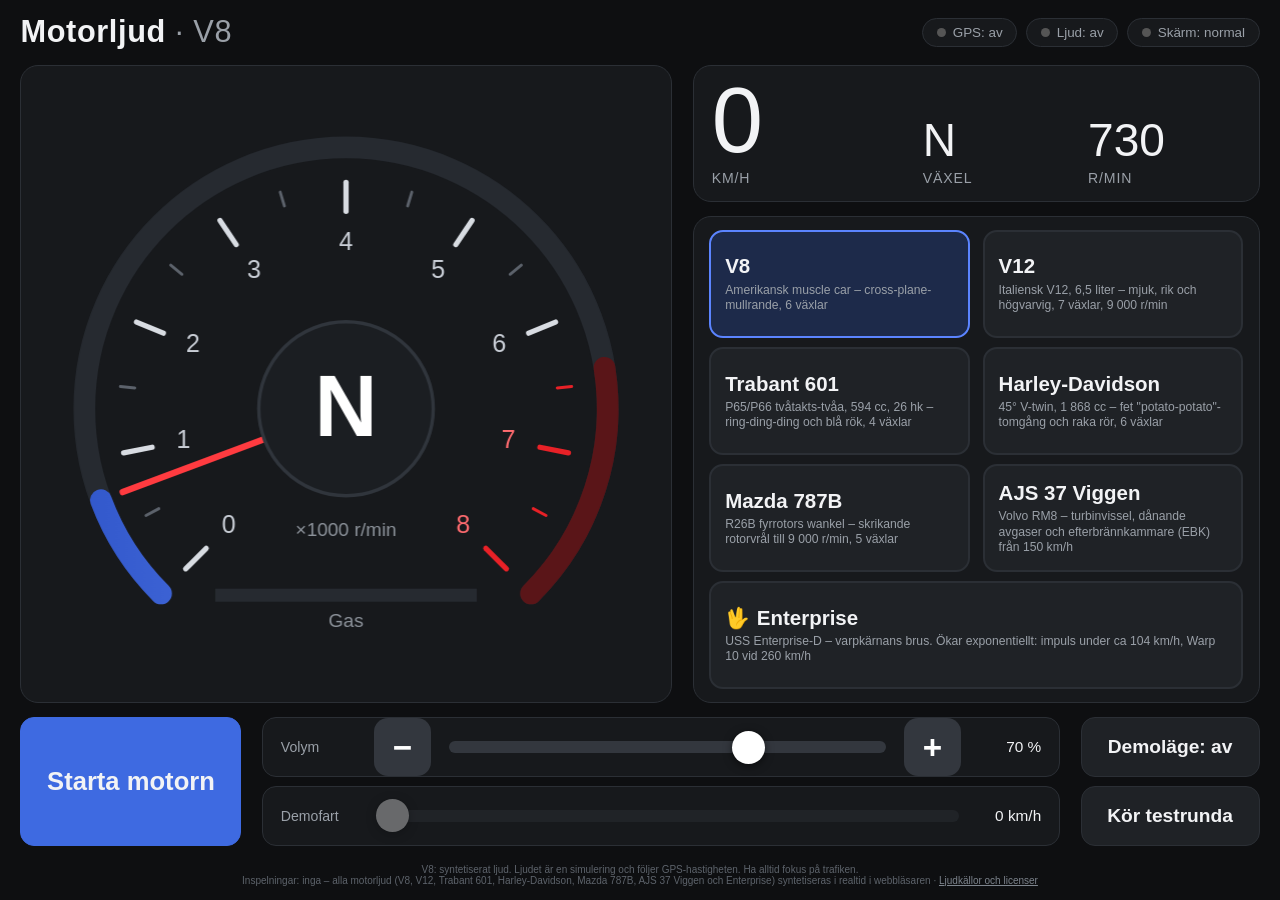
==== commit a6e829e7: "Trabant 601: v9-ljud (närmare referensen, mjukare varvning)" ====
--- a/index.html
+++ b/index.html
@@ -215,22 +215,33 @@
     // = a + x/tau + x²/k, x = varv över målvarvet (friktion + pumpförluster). Anpassad till referensinspelningen: en blipp till
     // ca 1 500 r/min når halvvägs efter ca 1,3 s och tomgång efter ca 3 s. revDownCoupled: med kopplingen i följer varvet vägen mjukt.
     revDown:{a:110, tau:4, k:8000}, revDownCoupled:0.15,
-    pulseTau:0.00035, noiseMix:0.22, noiseTau:0.0014, variance:0, misfire:0,
-    knock:0.1, knockFreq:1600,
+    // v8: inställd mot referensvideon (Rwg1geTDOb8) med objektiva mått per avsnitt (tomgång, gaspådrag, topp, fri nedvarvning):
+    // spektrum i tersband, resonanstoppar, brus/ton-förhållande, smällarnas form och täthet, nivåer. Inget ljud från inspelningen används.
+    // Tomgången i referensen: brusiga smällar på 20–30 ms (flera småpulser) ca 5 gånger/s ovanpå en jämn matta ca 14 dB under –
+    // inga helt tysta takter. Därför: blast (smällkedja per tändning), missA (svag förbränning i stället för tystnad),
+    // missDec/missAdec (glesare smällar och djupare luckor vid fri nedvarvning).
+    pulseTau:0.00035, noiseMix:0.3, noiseTau:0.004, variance:0, misfire:0,
+    knock:0.03, knockFreq:1600,
     banks:1, bankDetune:1,
-    res:[[110,1.0,0.35],[480,9,0.5],[670,10,0.55],[1130,8,1.6],[1380,8,1.5]], direct:0.35,
+    // kroppsresonanser uppmätta i referensen (frekvens, Q ur -3 dB-bredd; förstärkning anpassad så att topparnas höjd stämmer)
+    res:[[110,1.0,0.22],[258,7,0.64],[486,20,0.5],[683,45,2.2],[1140,14,1.8],[1397,28,0.47],[1957,30,2.93],[2522,40,1.16],[3352,40,0.8],[4658,60,1.03]], direct:0.35,
     pipeMs:1.04, pipeFb:-0.5, pipeDamp:0.2,
-    lpLow:2500, lpHigh:4500, driveLow:1.6, driveHigh:3.2,
+    // v9: under gas var v8 för kraftigt (+18 dB över tomgång, hårt mättat). Nu ca +10 dB som referensens varvning (+6…+11 dB):
+    // loadAtt dämpar nivån med lasten, mindre mättnad (driveHigh), mindre plåt och rasp under gas. Tomgången (last 0) är oförändrad.
+    lpLow:5000, lpHigh:7000, driveLow:1.6, driveHigh:1.1, loadAtt:1.9,
     pops:0.3, popMinRpm:1300, intake:0.04, intakeFc:1200, mech:0.012, mechFreq:2400,
-    two:{scavBase:0.33, scavLoad:0.62, scavRpm:0.25, missThr:0.38, missK:1.4, missOver:0.35, missIdle:0.25, missLoad:0.22, missBoost:0.5, ampVar:0.6, tJit:0.22, tJitLoad:0.5,
-         hzF:1050, hzVar:0.12, hzQ:7, hzTau:0.0012, hzImp:4, hzGain:0.9,
-         weakIdle:0.6, raspF:2100, raspQ:1.2, raspTau:0.02, raspIdleX:1.0, raspG:0.32, raspLoad:0.6, floorF:1500, floorQ:0.7, floorG:0.03},
-    ring:{f:[1650,2550],q:14,gain:0.2,tau:0.004},
-    // plate = "plåtighet" under gas: tunna plåtmoder (oharmoniska, smala, ringer kort per puls), studs/skrammel från lös plåt
-    // (1–2 efterslag 2–7 ms efter pulsen) med asymmetrisk klippning, och en nasal burkton ~1,1 kHz. Allt skalas med last och varv,
-    // så tomgång (last 0) och gaslyft påverkas inte.
-    plate:{f:[1730,2270,2910,3320,4640], q:[28,32,26,30,24], tau:0.006, gain:0.9, imp:6, noise:0.2, rattle:0.6, clip:0.2,
+    two:{scavBase:0.33, scavLoad:0.62, scavRpm:0.25, missThr:0.38, missK:1.4, missOver:0.35, missIdle:0.29, missLoad:0.22, missBoost:0.5, ampVar:0.6, tJit:0.22, tJitLoad:0.5,
+         hzF:1050, hzVar:0.12, hzQ:7, hzTau:0.0012, hzImp:4, hzGain:1.64,
+         weakIdle:0.3, raspF:2100, raspQ:1.2, raspTau:0.02, raspIdleX:1.0, raspG:0.196, raspLoad:0.2, floorF:1500, floorQ:0.7, floorG:0.109,
+         mainK:0.19, blast:{att:0.003, dec:0.0232, rate:770, imp:0.935, noise:0.78, bip:0.05},
+         missA:0.3, missAln:0.5, missDec:0.8, missAdec:0.6},
+    ring:{f:[1957,3352],q:30,gain:0.2,tau:0.004},
+    // plate = "plåtighet" under gas: plåtmoder på referensens toppar (1957 Hz dubblerad, 2522, 3352, 4658 Hz), studs/skrammel från lös plåt
+    // med asymmetrisk klippning, och en nasal burkton ~1,1 kHz. Allt skalas med last och varv, så tomgång och gaslyft påverkas inte.
+    plate:{f:[1957,2522,1962,4658,3352], q:[30,40,30,60,40], tau:0.006, gain:0.8, imp:6, noise:0.2, rattle:0.6, clip:0.4,
            nasF:1150, nasQ:2.5, nasG:0.9},
+    // post = slut-EQ anpassad (minsta kvadrat) till skillnaden i tersbandsspektrum mot referensen
+    post:[['ls',133,2.5,-0.6],['pk',284,1.24,-8.5],['pk',2376,2.26,-10],['pk',3989,1.49,5.2],['hs',6999,0.91,-5.2]],
     turbo:null, fan:{k:0.38, q:9, gain:0.008}, tracks:0, wind:0.05, gain:3.0
   },
   harley: {
@@ -295,6 +306,14 @@
   function bp(f,q,sr){ return bpCoef({x1:0,x2:0,y1:0,y2:0},f,q,sr); }
   function run(s,x){ const y=s.b0*x+s.b2*s.x2-s.a1*s.y1-s.a2*s.y2; s.x2=s.x1; s.x1=x; s.y2=s.y1; s.y1=y; return y; }
   function onePoleK(fc,sr){ return 1-Math.exp(-TAU*fc/sr); }
+  // allmän biquad (RBJ): peaking ('pk') och high-/lowshelf ('hs'/'ls'), används av Trabantens slut-EQ (c.post)
+  function bq(type,f,q,db,sr){ const A=Math.pow(10,db/40), w=TAU*Math.min(f,sr*0.45)/sr, cw=Math.cos(w), sw=Math.sin(w), al=sw/(2*q); let b0,b1,b2,a0,a1,a2;
+    if(type==='pk'){ b0=1+al*A; b1=-2*cw; b2=1-al*A; a0=1+al/A; a1=-2*cw; a2=1-al/A; }
+    else { const sA=2*Math.sqrt(A)*al, s=type==='hs'?1:-1;
+      b0=A*((A+1)+s*(A-1)*cw+sA); b1=-2*s*A*((A-1)+s*(A+1)*cw); b2=A*((A+1)+s*(A-1)*cw-sA);
+      a0=(A+1)-s*(A-1)*cw+sA; a1=2*s*((A-1)-s*(A+1)*cw); a2=(A+1)-s*(A-1)*cw-sA; }
+    return {b0:b0/a0,b1:b1/a0,b2:b2/a0,a1:a1/a0,a2:a2/a0,x1:0,x2:0,y1:0,y2:0}; }
+  function run2(s,x){ const y=s.b0*x+s.b1*s.x1+s.b2*s.x2-s.a1*s.y1-s.a2*s.y2; s.x2=s.x1; s.x1=x; s.y2=s.y1; s.y1=y; return y; }
 
   // ---------- Inspelningsbaserad motor: granulär återgivning med varvtalskarta ----------
   // Källan är en inspelning där varvtalet är uppmätt var 10:e ms. Korta korn (Hann-fönster, 50 % överlapp)
@@ -412,11 +431,14 @@
       if(c.two){ const T=c.two, nf=c.fire.length; this.tsRes=new Float32Array(nf).fill(0.5); this.tsPend=new Int32Array(nf).fill(-1); this.tsAmp=new Float32Array(nf); this.tsBoost=new Uint8Array(nf);
         this.hzBp=bp(T.hzF,T.hzQ,sr); this.hzEnv=0; this.hzKick=0; this.dHz=Math.exp(-1/(T.hzTau*sr));
         // rasp: brusig avgasskur per tändning (10–20 ms) + konstant mekaniskt/fläktbrus, går förbi lågpassfiltret
-        this.rpBp=bp(T.raspF||2500,T.raspQ||0.7,sr); this.rpEnv=0; this.dRp=Math.exp(-1/((T.raspTau||0.01)*sr)); this.flBp=bp(T.floorF||2000,T.floorQ||0.5,sr); }
+        this.rpBp=bp(T.raspF||2500,T.raspQ||0.7,sr); this.rpEnv=0; this.dRp=Math.exp(-1/((T.raspTau||0.01)*sr)); this.flBp=bp(T.floorF||2000,T.floorQ||0.5,sr);
+        // (v8) blast: varje tändning blir en 20–30 ms brusig smällkedja (flera småpulser) i stället för ett enda klick
+        this.blT=0; this.blA=0; if(T.blast){ this.kBlA=1-Math.exp(-1/(T.blast.att*sr)); } }
       this.nasBp=null; this.plF=null;
       if(c.plate){ const P=c.plate; this.plF=P.f.map((f,i)=>bp(f,P.q[i],sr)); this.plEnv=0; this.plKick=0; this.dPl=Math.exp(-1/(P.tau*sr)); this.plReb=[-1,-1]; this.plRebA=[0,0];
         this.nasBp=bp(P.nasF,P.nasQ,sr); }
       this.plateOut=0;
+      this.postEq=c.post?[0,1].map(()=>c.post.map(e=>bq(e[0],e[1],e[2],e[3],sr))):null;
       this.lp1=[0,0]; this.lp2=[0,0]; this.dcx=[0,0]; this.dcy=[0,0];
       this.kR=1-Math.exp(-1/(c.inertia*sr)); this.kL=1-Math.exp(-1/(0.06*sr));
       if(c.revDown){ this.kRc=1-Math.exp(-1/((c.revDownCoupled||c.inertia)*sr)); }
@@ -528,11 +550,16 @@
       // extra bortfall: på tomgång (ibland två i rad) och under gas (fler på låga/mellanvarv, färre nära max)
       const pIdle=(T.missIdle||0)*(1-lp)*(1-Math.min(1,ln*4))*(1-rN)*(res>T.missThr?1:0.35);
       const pLoad=(T.missLoad||0)*Math.min(1,lp*2.5)*(1-0.65*rN);
-      const pMiss=Math.max(0,Math.min(0.92,Math.max(0,(res-T.missThr)*T.missK*(1-0.85*lp)+T.missOver*ln+pIdle)+pLoad));
+      // (v8) fri nedvarvning (friläge/frihjul, gasen släppt): glesa smällar med tysta luckor, som i referensen
+      const dec=(T.missDec && lp<0.05 && this.tRpm<this.rpm-30)?Math.min(1,(this.rpm-this.tRpm)/300):0;
+      const pMiss=Math.max(0,Math.min(0.92,Math.max(0,(res-T.missThr)*T.missK*(1-0.85*lp)+T.missOver*ln+pIdle+(dec?T.missDec*dec:0))+pLoad));
       const pop=()=>{ if(c.pops && ln>0.12 && this.rpm>c.popMinRpm && u()<c.pops*ln && !this.popPending){
           this.popPending=1; this.popDelay=Math.floor(this.sr*(0.003+0.012*u())); this.popAmp=0.5+0.9*u(); } };
       if(u()<pMiss){ // feltändning: en "död" takt som spolar ur cylindern -> nästa tändning blir ren och hård
-        this.tsRes[k]=res*(1-scav)*0.3; if(this.tsBoost) this.tsBoost[k]=1; pop(); return; }
+        this.tsRes[k]=res*(1-scav)*0.3; if(this.tsBoost) this.tsBoost[k]=1; pop();
+        if(T.missA){ // (v8) som i referensen: sällan helt tyst – en svag, utspädd förbränning i stället
+          const per=this.sr*60/Math.max(300,this.rpm)/2; this.tsPend[k]=Math.floor(u()*T.tJit*per); this.tsAmp[k]=T.missA*(0.5+u())*(0.7+0.6*lp)*(1-(T.missAln||0)*ln)*(1-(T.missAdec||0)*dec); }
+        return; }
       let a=(0.5+0.5*lp)*(1-0.4*ln)*(0.5+0.95*(1-res))*Math.max(0.15,1+T.ampVar*this.rnd());
       if(this.cylAmp) a*=this.cylAmp[k];
       // tändningen efter ett bortfall smäller hårdare även under gas (färsk, outspädd laddning)
@@ -545,7 +572,8 @@
     }
     twoInject(k,lp){
       const c=this.cfg, T=c.two, a=this.tsAmp[k], b=this.banks[0];
-      b.s1+=a*(1-this.cPulse); b.nEnv=Math.max(b.nEnv,a);
+      b.s1+=a*(T.mainK!=null?T.mainK:1)*(1-this.cPulse); b.nEnv=Math.max(b.nEnv,a);
+      if(T.blast) this.blT=Math.max(this.blT,a);
       if(c.knock) this.knockEnv=Math.max(this.knockEnv,a*c.knock*(0.6+0.6*lp));
       if(this.ringF) this.ringEnv=Math.max(this.ringEnv,a);
       if(this.rpBp) this.rpEnv=Math.max(this.rpEnv,a);
@@ -572,6 +600,8 @@
       const kLP=onePoleK(fc,sr);
       const drive=c.driveLow+(c.driveHigh-c.driveLow)*lp0;
       const lvl=(0.42+0.58*(0.45*rN0+0.55*lp0))*(1-0.4*ln0);
+      // (v9) loadAtt/lnAtt: dämpar nivån under gas resp. motorbroms (påverkar inte tomgång, där last = 0)
+      const att=c.loadAtt?1/(1+c.loadAtt*lp0+(c.lnAtt||0)*ln0):1;
       if(c.fan){ bpCoef(this.fanBp, 120+this.rpm*c.fan.k, c.fan.q, sr); }
       const fadeTarget=this.on?1:0, kF=1-Math.exp(-1/(0.12*sr));
       const spdMs=this.speed/3.6;
@@ -593,6 +623,7 @@
           this.ordAm[k]+= (1+0.3*this.rnd()-this.ordAm[k])*0.2; this.ordG[k]=OR.list[k][1]*roll*lvO*this.ordAm[k]*(f<25?f/25:1); } }
       // tvåtakts-rasp: längre utklingning på tomgång (blockvis)
       const dRpB=(c.two&&c.two.raspG)?Math.exp(-1/((c.two.raspTau||0.01)*(1+(c.two.raspIdleX||0)*(1-lp0)*(1-rN0))*sr)):0;
+      const dBl=(c.two&&c.two.blast)?Math.exp(-1/(c.two.blast.dec*Math.pow(c.idle/Math.max(c.idle,this.rpm),c.two.blast.rpmK||0.5)*sr)):0;
       for(let i=0;i<n;i++){
         if(c.revDown && this.tRpm<this.rpm){ // långsam nedvarvning
           if(this.coupled===true) this.rpm+=(this.tRpm-this.rpm)*this.kRc;
@@ -635,8 +666,11 @@
         this.pos=nxt>=1?nxt-1:nxt;
         if(this.popPending){ if(--this.popDelay<=0){ this.popPending=0; this.popEnv=this.popAmp; banks[0].s1+=this.popAmp*0.6*(1-this.cPulse);} }
 
-        let hzOut=0, twoBright=0;
+        let hzOut=0, twoBright=0, blN=0;
         if(c.two){ const P=this.tsPend; for(let k=0;k<nf;k++){ if(P[k]>=0 && P[k]--===0) this.twoInject(k,lp); }
+          if(dBl && (this.blT>1e-5||this.blA>1e-5)){ const BL=c.two.blast; this.blA+=(this.blT-this.blA)*this.kBlA; this.blT*=dBl;
+            if(this.rnd()*0.5+0.5<BL.rate*(0.7+0.6*rN)/sr) banks[0].s1+=this.blA*BL.imp*(0.25+0.75*(this.rnd()*0.5+0.5))*(1-this.cPulse)*((this.rnd()*0.5+0.5)<(BL.bip||0)*lp?-1:1);
+            blN=this.rnd()*this.blA*BL.noise; }
           const T2=c.two; if(T2.raspG){ twoBright=run(this.rpBp,this.rnd()*this.rpEnv)*T2.raspG*(1+T2.raspLoad*lp)*(0.7+0.5*rN)+run(this.flBp,this.rnd())*T2.floorG*(0.6+0.8*rN)*(0.7+0.6*lp); this.rpEnv*=dRpB; }
           if(this.hzEnv>1e-5||this.hzKick){ hzOut=run(this.hzBp,this.hzKick*c.two.hzImp+this.rnd()*this.hzEnv)*c.two.hzGain; this.hzKick=0; this.hzEnv*=this.dHz; } }
         let plS=0;
@@ -652,6 +686,7 @@
           B.s1*=this.cPulse; B.s2=B.s2*this.cPulse+B.s1;
           let x=B.s2*this.pNorm*(1-this.cPulse) + c.noiseMix*B.nEnv*this.rnd();
           if(hzOut && b===0) x+=hzOut;
+          if(blN && b===0) x+=blN;
           B.nEnv*=this.dNoise;
           // avgasrör: kamfilter med dämpad återkoppling
           const rd=B.buf[B.w];
@@ -714,8 +749,9 @@
           v=this.lp2[s]*0.8+this.lp1[s]*0.2;
           if(this.plateOut) v+=this.plateOut;  // plåtljudet går förbi lågpassfiltret
           v=Math.tanh(v*drive*0.9)/Math.sqrt(drive);
-          const y=v-this.dcx[s]+0.997*this.dcy[s]; this.dcx[s]=v; this.dcy[s]=y;
-          ch[s]=y*lvl*c.gain;
+          let y=v-this.dcx[s]+0.997*this.dcy[s]; this.dcx[s]=v; this.dcy[s]=y;
+          if(this.postEq){ const Q=this.postEq[s]; for(let e=0;e<Q.length;e++) y=run2(Q[e],y); }
+          ch[s]=y*lvl*c.gain*att;
         }
         let sv=0;
         if(sb && sw>0.0001){ this.sLp+=(sb[i]-this.sLp)*kS; const v=this.sLp; const d=v-this.sDc+0.995*this.sDy; this.sDc=v; this.sDy=d; sv=d*sLvl*sw*2.2; }
